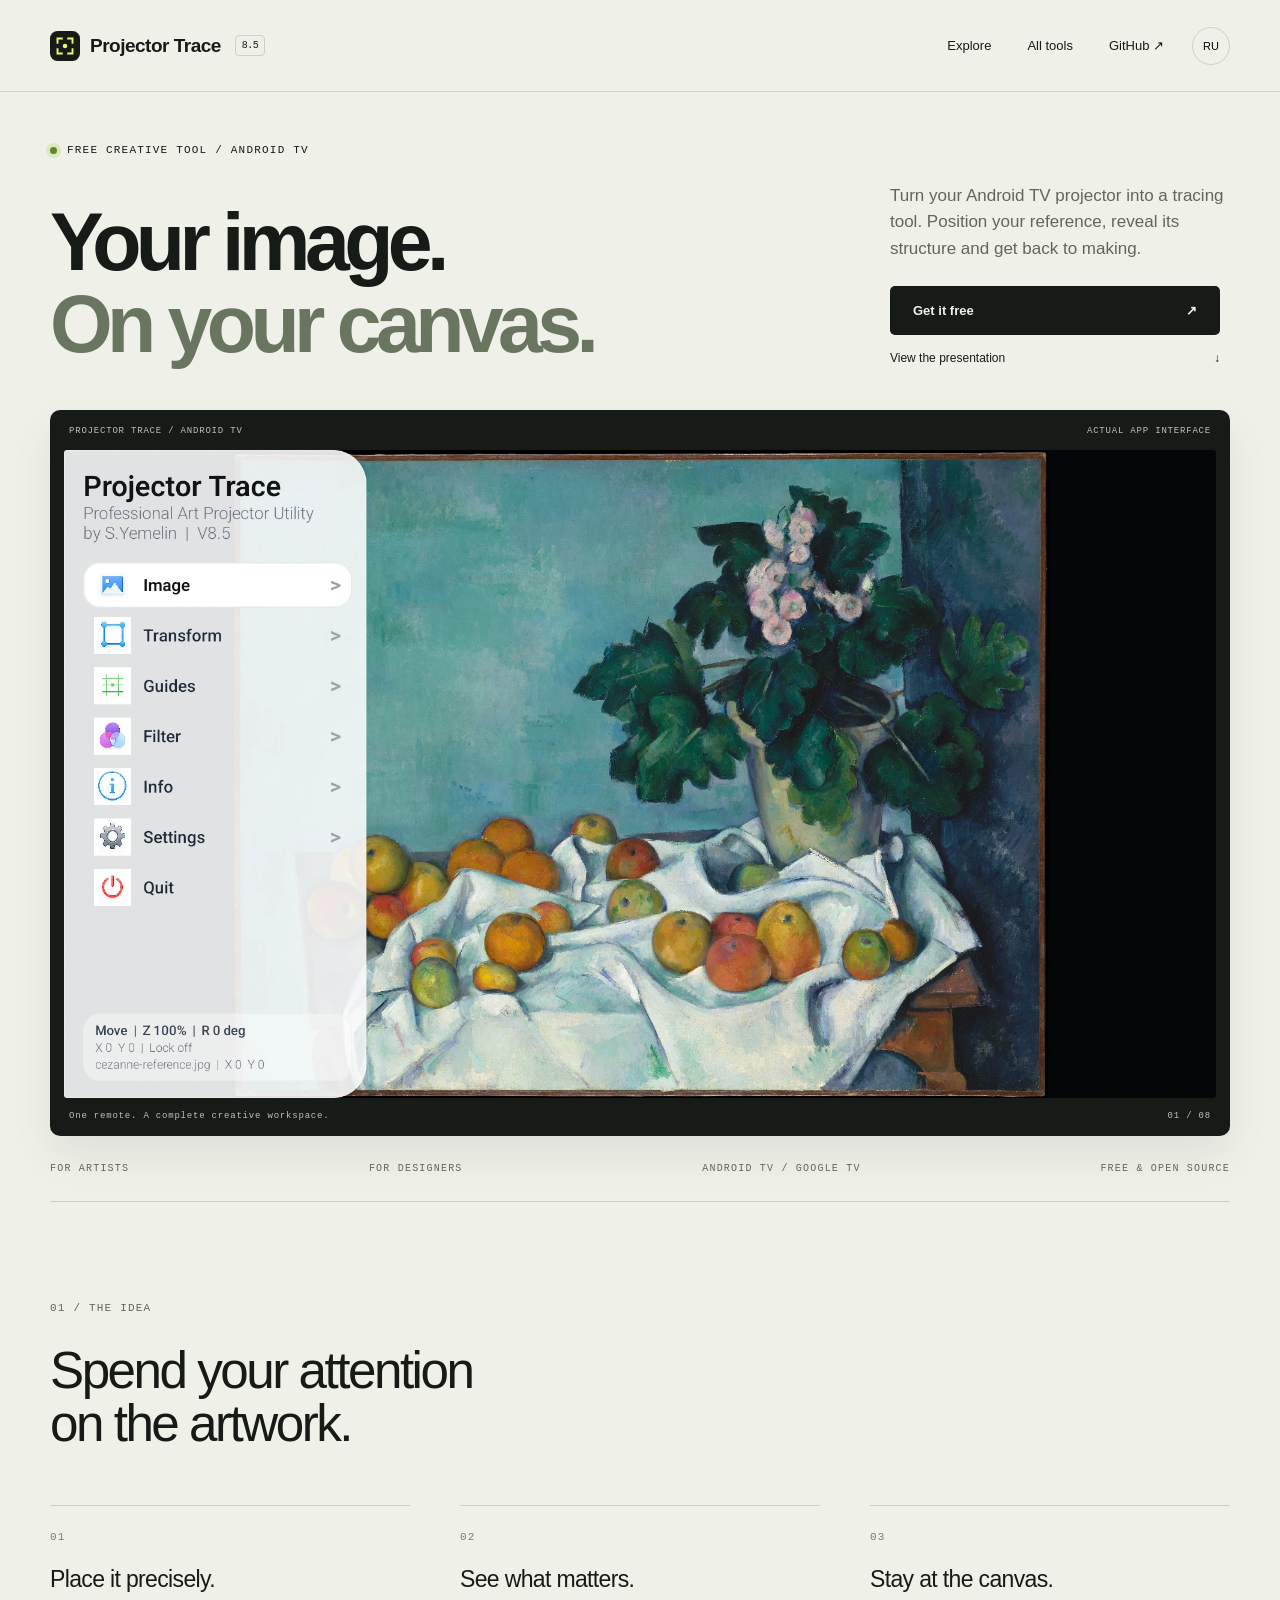
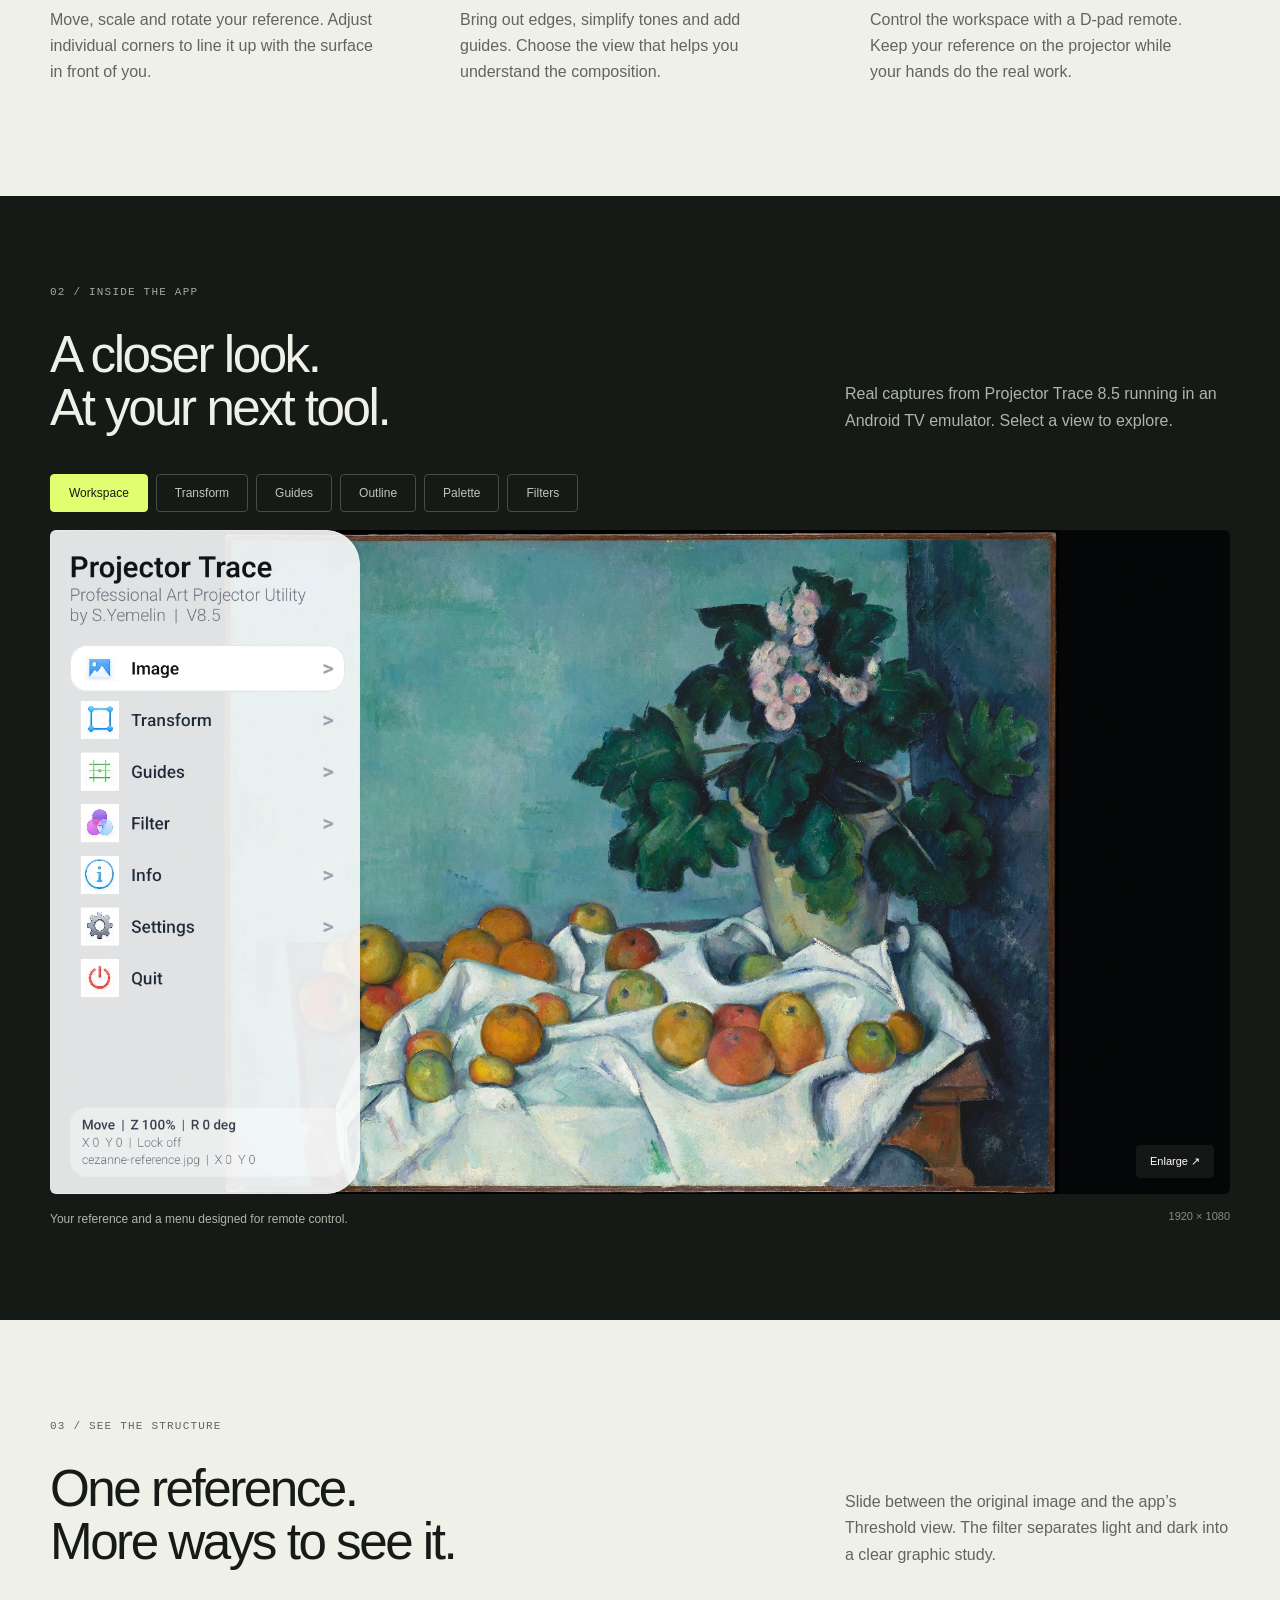
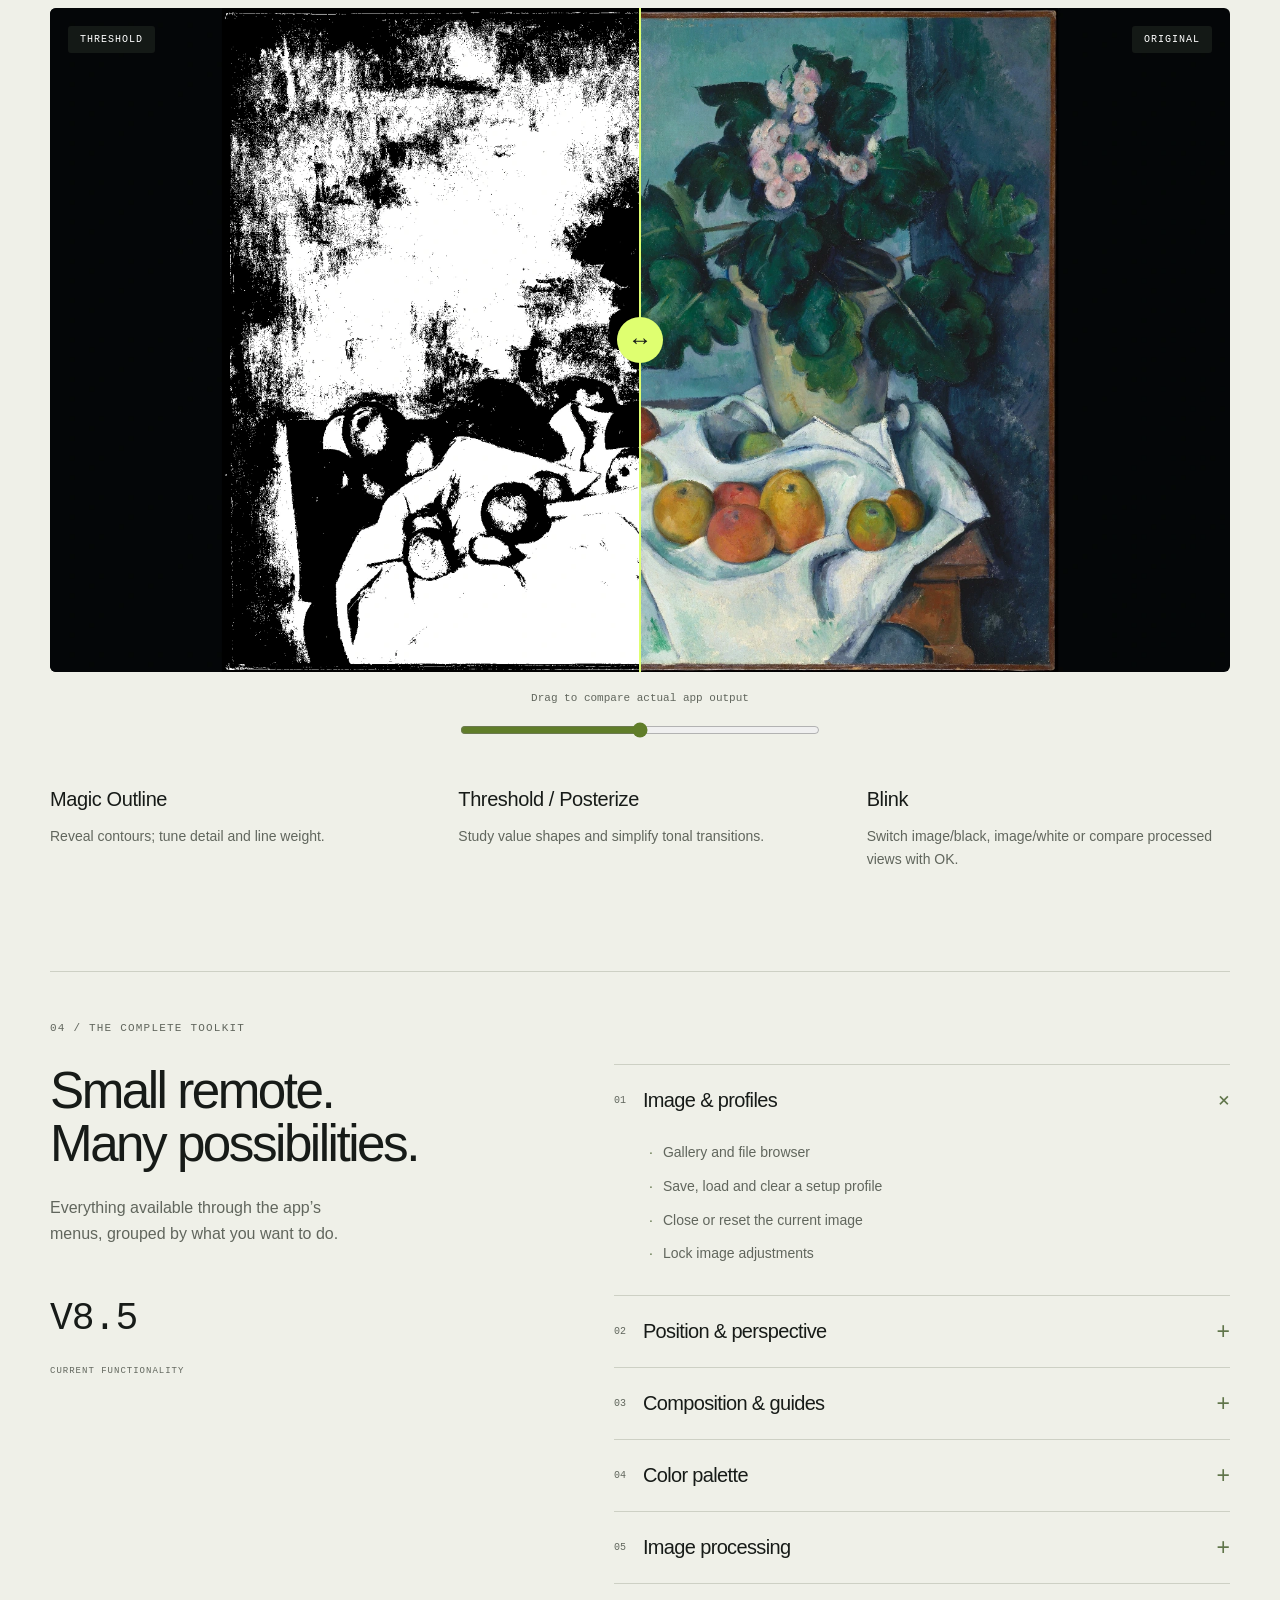
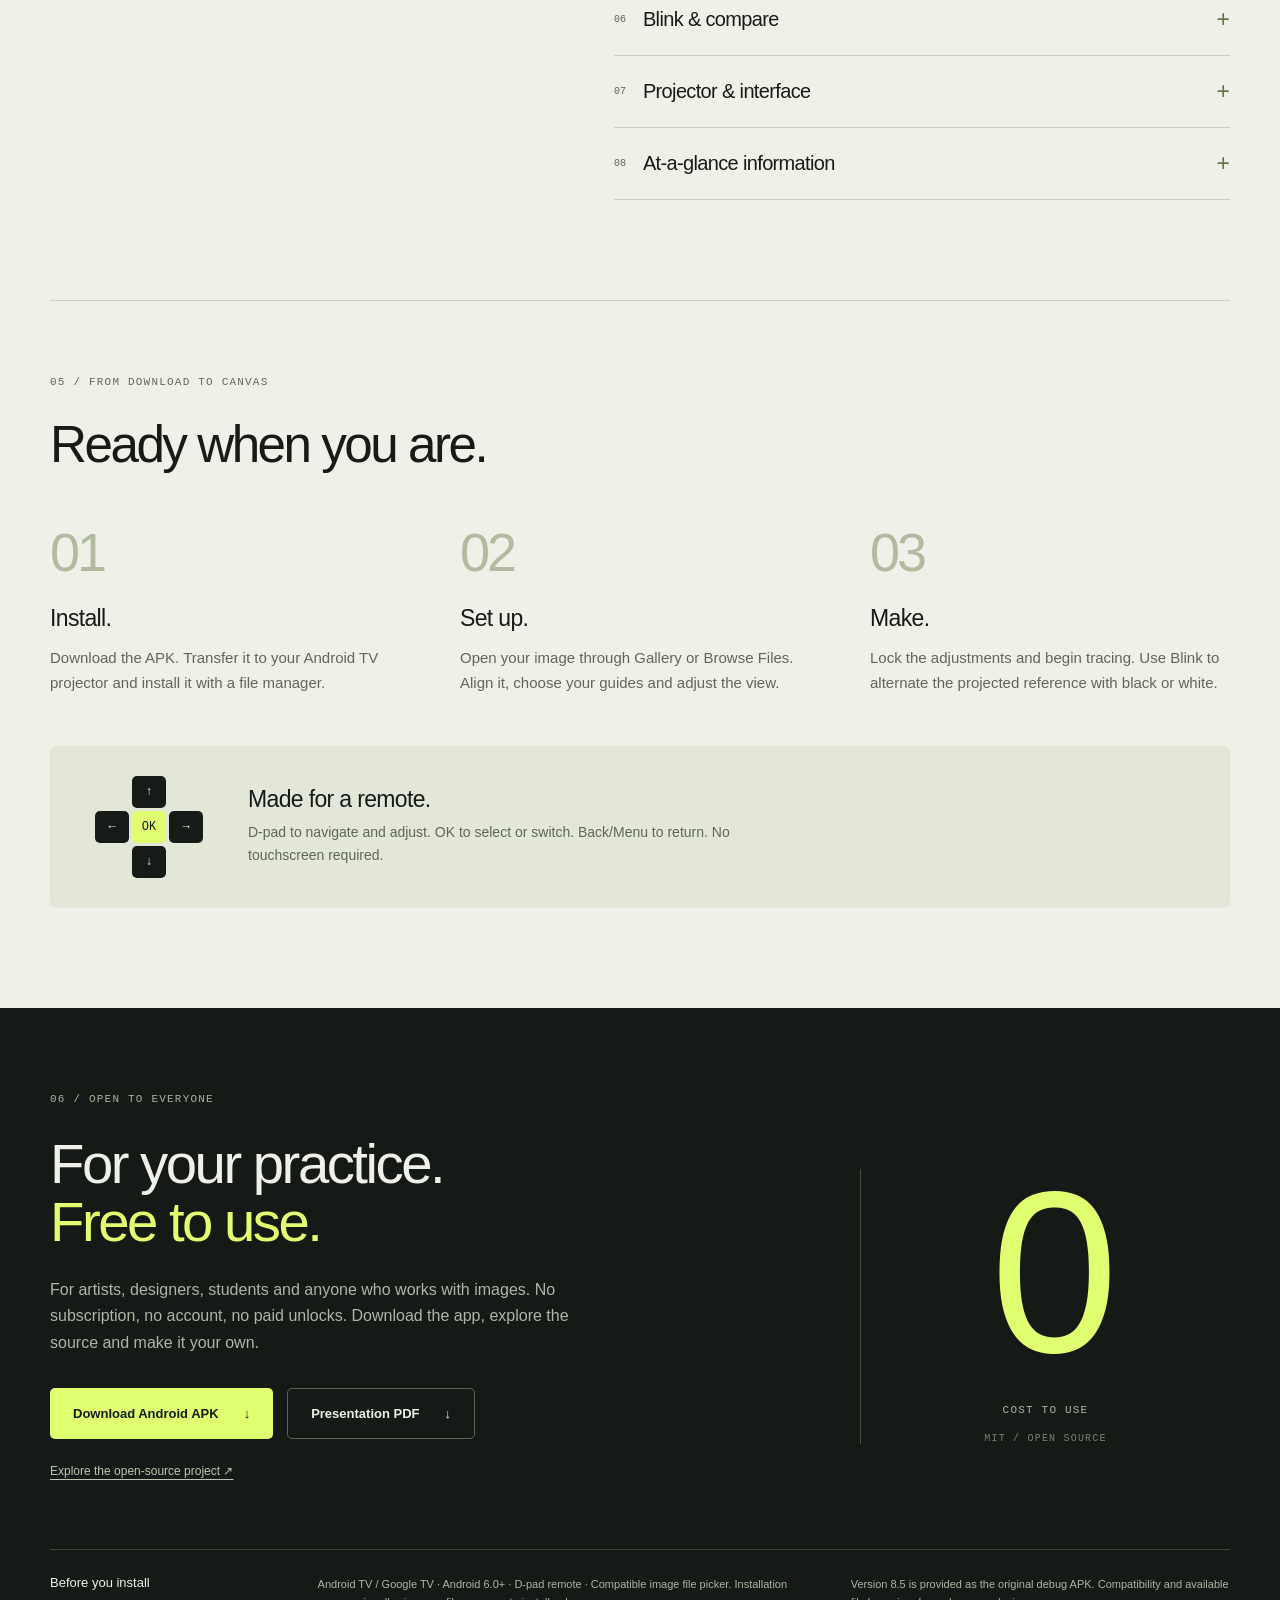
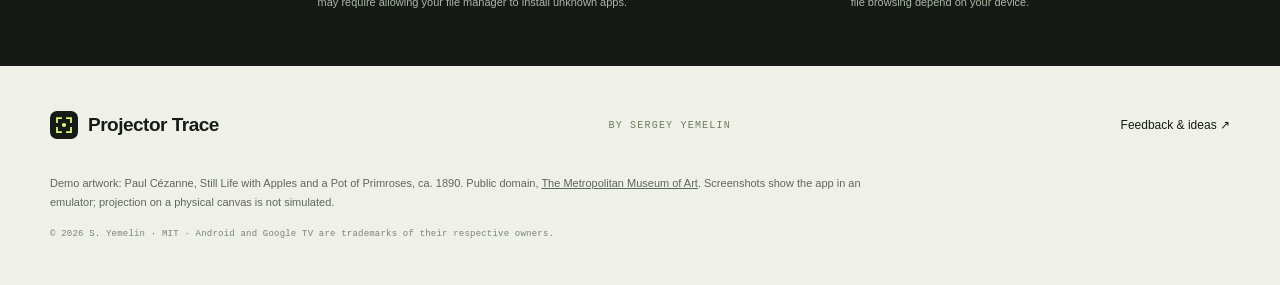
==== site/index.html @ f3d41a53 "Add bilingual visual website and 12-page presentation with real app screenshots" ====
<!doctype html><html lang="en"><head><meta charset="utf-8"><meta name="viewport" content="width=device-width,initial-scale=1"><title>Projector Trace — Your image. On your canvas.</title><meta name="description" content="A free, open-source Android TV projector app for artists and designers. Align images, reveal outlines and trace onto your canvas using a remote."><meta property="og:title" content="Projector Trace — Your image. On your canvas."><meta property="og:description" content="Free creative tools for your Android TV projector. Made for artists and designers."><meta property="og:image" content="https://yemelinart.github.io/ProjectorTrace/assets/social-cover.png"><meta property="og:type" content="website"><meta name="theme-color" content="#eff0e8"><link rel="icon" href="assets/mark.svg" type="image/svg+xml"><link rel="stylesheet" href="style.css"></head><body>
<a class="skip" href="#main">Skip to content</a>
<header class="nav"><a class="brand" href="#"><img src="assets/mark.svg" width="30" height="30" alt="">Projector Trace<span class="version">8.5</span></a><nav><a href="#workspace"><span lang="en">Explore</span><span lang="ru">Обзор</span></a><a href="#toolkit"><span lang="en">All tools</span><span lang="ru">Все функции</span></a><a href="https://github.com/yemelinart/ProjectorTrace">GitHub ↗</a></nav><button id="language" aria-label="Switch to Russian">RU</button></header>
<main id="main"><section class="hero wrap"><div class="eyebrow"><span class="dot"></span><span lang="en">FREE CREATIVE TOOL / ANDROID TV</span><span lang="ru">БЕСПЛАТНЫЙ ИНСТРУМЕНТ / ANDROID TV</span></div><div class="hero-copy"><h1><span lang="en">Your image.<br><em>On your canvas.</em></span><span lang="ru">Ваш референс.<br><em>На вашем холсте.</em></span></h1><div class="hero-side"><p><span lang="en">Turn your Android TV projector into a tracing tool. Position your reference, reveal its structure and get back to making.</span><span lang="ru">Превратите Android TV проектор в инструмент для переноса рисунка. Настройте референс, выделите его структуру и приступайте к работе.</span></p><a class="button primary" href="#download"><span lang="en">Get it free</span><span lang="ru">Скачать бесплатно</span> <span>↗</span></a><a class="text-link" href="Projector-Trace-Presentation.pdf"><span lang="en">View the presentation</span><span lang="ru">Смотреть презентацию</span> <span>↓</span></a></div></div><div class="hero-stage"><div class="stage-label"><span>PROJECTOR TRACE / ANDROID TV</span><span><span lang="en">ACTUAL APP INTERFACE</span><span lang="ru">НАСТОЯЩИЙ ИНТЕРФЕЙС</span></span></div><img class="hero-screen" src="assets/interface.webp" width="1920" height="1080" alt="Projector Trace interface showing a Cézanne reference painting and its remote-controlled menu"><div class="stage-foot"><span><span lang="en">One remote. A complete creative workspace.</span><span lang="ru">Один пульт. Все инструменты под рукой.</span></span><span>01 / 08</span></div></div><div class="strap"><span><span lang="en">FOR ARTISTS</span><span lang="ru">ДЛЯ ХУДОЖНИКОВ</span></span><span><span lang="en">FOR DESIGNERS</span><span lang="ru">ДЛЯ ДИЗАЙНЕРОВ</span></span><span>ANDROID TV / GOOGLE TV</span><span><span lang="en">FREE & OPEN SOURCE</span><span lang="ru">БЕСПЛАТНО И С ОТКРЫТЫМ КОДОМ</span></span></div></section>
<section class="manifesto wrap"><div class="section-label">01 / <span lang="en">THE IDEA</span><span lang="ru">ИДЕЯ</span></div><h2><span lang="en">Spend your attention<br>on the artwork.</span><span lang="ru">Больше внимания<br>вашей работе.</span></h2><div class="value-grid"><article><span class="small-index">01</span><h3><span lang="en">Place it precisely.</span><span lang="ru">Точное положение.</span></h3><p><span lang="en">Move, scale and rotate your reference. Adjust individual corners to line it up with the surface in front of you.</span><span lang="ru">Перемещайте, масштабируйте и поворачивайте референс. Настраивайте каждый угол, совмещая изображение с рабочей поверхностью.</span></p></article><article><span class="small-index">02</span><h3><span lang="en">See what matters.</span><span lang="ru">Видеть главное.</span></h3><p><span lang="en">Bring out edges, simplify tones and add guides. Choose the view that helps you understand the composition.</span><span lang="ru">Выделяйте контуры, упрощайте тона, добавляйте направляющие. Выбирайте вид, который помогает разобрать композицию.</span></p></article><article><span class="small-index">03</span><h3><span lang="en">Stay at the canvas.</span><span lang="ru">Оставайтесь у холста.</span></h3><p><span lang="en">Control the workspace with a D-pad remote. Keep your reference on the projector while your hands do the real work.</span><span lang="ru">Управляйте приложением обычным пультом. Референс остаётся на проекторе, а ваши руки создают работу.</span></p></article></div></section>
<section id="workspace" class="dark-section"><div class="wrap"><div class="section-label">02 / <span lang="en">INSIDE THE APP</span><span lang="ru">ВНУТРИ ПРИЛОЖЕНИЯ</span></div><div class="section-heading"><h2><span lang="en">A closer look.<br>At your next tool.</span><span lang="ru">Ваш новый инструмент.<br>Крупным планом.</span></h2><p><span lang="en">Real captures from Projector Trace 8.5 running in an Android TV emulator. Select a view to explore.</span><span lang="ru">Настоящие экраны Projector Trace 8.5 в Android TV эмуляторе. Выберите режим для просмотра.</span></p></div><div class="screen-tabs" role="group" aria-label="Application screenshots"><button data-screen="interface" class="active"><span lang="en">Workspace</span><span lang="ru">Интерфейс</span></button><button data-screen="transform-menu"><span lang="en">Transform</span><span lang="ru">Трансформация</span></button><button data-screen="guides"><span lang="en">Guides</span><span lang="ru">Направляющие</span></button><button data-screen="outline"><span lang="en">Outline</span><span lang="ru">Контуры</span></button><button data-screen="palette"><span lang="en">Palette</span><span lang="ru">Палитра</span></button><button data-screen="filter-menu"><span lang="en">Filters</span><span lang="ru">Фильтры</span></button></div><button class="screen-expand" aria-label="Enlarge application screenshot"><img id="workspace-screen" src="assets/interface.webp" width="1920" height="1080" loading="lazy" alt="Projector Trace main interface"><span class="expand-label"><span lang="en">Enlarge</span><span lang="ru">Увеличить</span> ↗</span></button><div class="screen-caption"><p id="screen-description"><span lang="en">Your reference and a menu designed for remote control.</span><span lang="ru">Референс и меню для управления пультом.</span></p><span>1920 × 1080</span></div></div></section>
<section class="compare-section wrap"><div class="section-label">03 / <span lang="en">SEE THE STRUCTURE</span><span lang="ru">УВИДЕТЬ СТРУКТУРУ</span></div><div class="section-heading"><h2><span lang="en">One reference.<br>More ways to see it.</span><span lang="ru">Один референс.<br>Больше способов увидеть.</span></h2><p><span lang="en">Slide between the original image and the app’s Threshold view. The filter separates light and dark into a clear graphic study.</span><span lang="ru">Сравните оригинал и режим Threshold. Фильтр разделяет светлое и тёмное, превращая референс в графическую основу.</span></p></div><div class="comparison" id="comparison"><img src="assets/original.webp" width="1920" height="1080" loading="lazy" alt="Original reference in Projector Trace"><div class="comparison-overlay"><img src="assets/threshold.webp" width="1920" height="1080" loading="lazy" alt="The same reference with the app's threshold filter"></div><div class="comparison-line"><span>↔</span></div><div class="compare-label left">THRESHOLD</div><div class="compare-label right"><span lang="en">ORIGINAL</span><span lang="ru">ОРИГИНАЛ</span></div></div><label class="slider-label" for="compare-range"><span lang="en">Drag to compare actual app output</span><span lang="ru">Передвиньте ползунок, чтобы сравнить результат в приложении</span></label><input id="compare-range" type="range" min="0" max="100" value="50" aria-label="Compare threshold and original image"><div class="compare-notes"><p><strong>Magic Outline</strong><br><span lang="en">Reveal contours; tune detail and line weight.</span><span lang="ru">Выделяйте контуры, регулируйте детализацию и толщину.</span></p><p><strong>Threshold / Posterize</strong><br><span lang="en">Study value shapes and simplify tonal transitions.</span><span lang="ru">Изучайте тональные пятна и упрощайте переходы.</span></p><p><strong>Blink</strong><br><span lang="en">Switch image/black, image/white or compare processed views with OK.</span><span lang="ru">Переключайте изображение/чёрный, изображение/белый или варианты обработки кнопкой OK.</span></p></div></section>
<section id="toolkit" class="toolkit wrap"><div class="section-label">04 / <span lang="en">THE COMPLETE TOOLKIT</span><span lang="ru">ПОЛНЫЙ НАБОР ИНСТРУМЕНТОВ</span></div><div class="toolkit-layout"><div class="toolkit-intro"><h2><span lang="en">Small remote.<br>Many possibilities.</span><span lang="ru">Небольшой пульт.<br>Много возможностей.</span></h2><p><span lang="en">Everything available through the app’s menus, grouped by what you want to do.</span><span lang="ru">Все функции, доступные через меню приложения, сгруппированы по задачам.</span></p><div class="edition">V8.5<br><span><span lang="en">CURRENT FUNCTIONALITY</span><span lang="ru">ВОЗМОЖНОСТИ ТЕКУЩЕЙ ВЕРСИИ</span></span></div></div><div class="feature-list"><details class="feature-group" open><summary><span class="num">01</span><h3><span lang="en">Image & profiles</span><span lang="ru">Изображения и профили</span></h3><span class="plus" aria-hidden="true">+</span></summary><ul><li><span lang="en">Gallery and file browser</span><span lang="ru">Галерея и файловый браузер</span></li><li><span lang="en">Save, load and clear a setup profile</span><span lang="ru">Сохранение, загрузка и удаление профиля</span></li><li><span lang="en">Close or reset the current image</span><span lang="ru">Закрытие и сброс изображения</span></li><li><span lang="en">Lock image adjustments</span><span lang="ru">Блокировка настроек изображения</span></li></ul></details><details class="feature-group" ><summary><span class="num">02</span><h3><span lang="en">Position & perspective</span><span lang="ru">Положение и перспектива</span></h3><span class="plus" aria-hidden="true">+</span></summary><ul><li><span lang="en">Move and zoom</span><span lang="ru">Перемещение и масштаб</span></li><li><span lang="en">Rotate with adjustable rotation step</span><span lang="ru">Поворот с настраиваемым шагом</span></li><li><span lang="en">Fit image to the projection area</span><span lang="ru">Вписывание изображения в область проекции</span></li><li><span lang="en">Distort: adjust individual image corners</span><span lang="ru">Перспектива: отдельная настройка углов</span></li><li><span lang="en">Flip horizontally or vertically</span><span lang="ru">Отражение по горизонтали и вертикали</span></li><li><span lang="en">Reset transformations</span><span lang="ru">Сброс трансформаций</span></li></ul></details><details class="feature-group" ><summary><span class="num">03</span><h3><span lang="en">Composition & guides</span><span lang="ru">Композиция и направляющие</span></h3><span class="plus" aria-hidden="true">+</span></summary><ul><li><span lang="en">Grid with adjustable size and color</span><span lang="ru">Сетка с настройкой размера и цвета</span></li><li><span lang="en">Rulers and center cross</span><span lang="ru">Линейки и перекрестие центра</span></li><li><span lang="en">Canvas frame: presets, custom ratio and color</span><span lang="ru">Рамка холста: форматы, пропорции и цвет</span></li><li><span lang="en">Crop with individually adjustable edges</span><span lang="ru">Обрезка с настройкой каждой стороны</span></li><li><span lang="en">Guide shapes with color and rotation</span><span lang="ru">Фигуры с настройкой цвета и поворота</span></li><li><span lang="en">Corner guides: position and color</span><span lang="ru">Угловые направляющие: положение и цвет</span></li><li><span lang="en">Reset guides or crop independently</span><span lang="ru">Отдельный сброс направляющих и обрезки</span></li></ul></details><details class="feature-group" ><summary><span class="num">04</span><h3><span lang="en">Color palette</span><span lang="ru">Цветовая палитра</span></h3><span class="plus" aria-hidden="true">+</span></summary><ul><li><span lang="en">Extract a palette from the reference</span><span lang="ru">Палитра по цветам референса</span></li><li><span lang="en">Adjust color count and palette mode</span><span lang="ru">Настройка числа цветов и режима</span></li><li><span lang="en">Move and resize the palette</span><span lang="ru">Перемещение и масштаб палитры</span></li><li><span lang="en">Show or hide the palette</span><span lang="ru">Включение и скрытие палитры</span></li></ul></details><details class="feature-group" ><summary><span class="num">05</span><h3><span lang="en">Image processing</span><span lang="ru">Обработка изображения</span></h3><span class="plus" aria-hidden="true">+</span></summary><ul><li><span lang="en">Paint with adjustable detail</span><span lang="ru">Paint: упрощение с настройкой деталей</span></li><li><span lang="en">Magic Outline: detail and line weight</span><span lang="ru">Magic Outline: детализация и толщина линий</span></li><li><span lang="en">Threshold with adjustable level</span><span lang="ru">Threshold: порог чёрного и белого</span></li><li><span lang="en">Channel Mixer</span><span lang="ru">Микшер цветовых каналов</span></li><li><span lang="en">Posterize with adjustable level</span><span lang="ru">Постеризация с настройкой уровня</span></li><li><span lang="en">Opacity and blending mode</span><span lang="ru">Прозрачность и режим наложения</span></li><li><span lang="en">Brightness and contrast</span><span lang="ru">Яркость и контраст</span></li><li><span lang="en">Edge / Outline: strength, thickness, detail, smoothing</span><span lang="ru">Edge / Outline: сила, толщина, детали, сглаживание</span></li><li><span lang="en">Sharpness and noise reduction</span><span lang="ru">Резкость и подавление шума</span></li><li><span lang="en">Lines with adjustable strength</span><span lang="ru">Линии с настройкой интенсивности</span></li><li><span lang="en">Invert and adjustable blur</span><span lang="ru">Инверсия и настраиваемое размытие</span></li><li><span lang="en">Reset all filters</span><span lang="ru">Сброс всех фильтров</span></li></ul></details><details class="feature-group" ><summary><span class="num">06</span><h3><span lang="en">Blink & compare</span><span lang="ru">Blink и сравнение</span></h3><span class="plus" aria-hidden="true">+</span></summary><ul><li><span lang="en">Image / Black</span><span lang="ru">Изображение / чёрный экран</span></li><li><span lang="en">Image / White</span><span lang="ru">Изображение / белый экран</span></li><li><span lang="en">Compare filtered, original, outline and black-and-white views</span><span lang="ru">Сравнение обработки, оригинала, контуров и чёрно-белого вида</span></li><li><span lang="en">Switch with OK when menus and tools are closed</span><span lang="ru">Переключение кнопкой OK при закрытых меню и инструментах</span></li></ul></details><details class="feature-group" ><summary><span class="num">07</span><h3><span lang="en">Projector & interface</span><span lang="ru">Проектор и интерфейс</span></h3><span class="plus" aria-hidden="true">+</span></summary><ul><li><span lang="en">Projector orientation modes</span><span lang="ru">Режимы ориентации проектора</span></li><li><span lang="en">Menu size and screen position</span><span lang="ru">Размер и положение меню</span></li><li><span lang="en">Menu auto-hide or always visible</span><span lang="ru">Автоскрытие или постоянное отображение меню</span></li><li><span lang="en">Keep screen awake</span><span lang="ru">Поддержание активного экрана</span></li><li><span lang="en">D-pad, OK and Back/Menu control</span><span lang="ru">Управление D-pad, OK и Back/Menu</span></li></ul></details><details class="feature-group" ><summary><span class="num">08</span><h3><span lang="en">At-a-glance information</span><span lang="ru">Информация о работе</span></h3><span class="plus" aria-hidden="true">+</span></summary><ul><li><span lang="en">File name and image dimensions</span><span lang="ru">Имя файла и размер изображения</span></li><li><span lang="en">Current scale and active filters</span><span lang="ru">Масштаб и активные фильтры</span></li><li><span lang="en">Current mode and lock status</span><span lang="ru">Текущий режим и статус блокировки</span></li><li><span lang="en">App version and author information</span><span lang="ru">Версия приложения и информация об авторе</span></li></ul></details></div></div></section>
<section class="workflow wrap"><div class="section-label">05 / <span lang="en">FROM DOWNLOAD TO CANVAS</span><span lang="ru">ОТ УСТАНОВКИ К ХОЛСТУ</span></div><h2><span lang="en">Ready when you are.</span><span lang="ru">Начните с вашего изображения.</span></h2><div class="steps"><article><span>01</span><h3><span lang="en">Install.</span><span lang="ru">Установите.</span></h3><p><span lang="en">Download the APK. Transfer it to your Android TV projector and install it with a file manager.</span><span lang="ru">Скачайте APK, перенесите на Android TV проектор и установите через файловый менеджер.</span></p></article><article><span>02</span><h3><span lang="en">Set up.</span><span lang="ru">Настройте.</span></h3><p><span lang="en">Open your image through Gallery or Browse Files. Align it, choose your guides and adjust the view.</span><span lang="ru">Откройте изображение через Gallery или Browse Files. Совместите его с холстом, выберите направляющие и обработку.</span></p></article><article><span>03</span><h3><span lang="en">Make.</span><span lang="ru">Создавайте.</span></h3><p><span lang="en">Lock the adjustments and begin tracing. Use Blink to alternate the projected reference with black or white.</span><span lang="ru">Заблокируйте настройки и переносите рисунок. Через Blink чередуйте референс с чёрным или белым экраном.</span></p></article></div><div class="remote-strip"><div class="dpad" aria-hidden="true"><i>↑</i><i>←</i><i>OK</i><i>→</i><i>↓</i></div><div><h3><span lang="en">Made for a remote.</span><span lang="ru">Создано для пульта.</span></h3><p><span lang="en">D-pad to navigate and adjust. OK to select or switch. Back/Menu to return. No touchscreen required.</span><span lang="ru">Стрелки — навигация и настройка. OK — выбор и переключение. Back/Menu — возврат. Сенсорный экран не нужен.</span></p></div></div></section>
<section id="download" class="download-section"><div class="wrap"><div class="section-label">06 / <span lang="en">OPEN TO EVERYONE</span><span lang="ru">ДОСТУПНО КАЖДОМУ</span></div><div class="download-grid"><div><h2><span lang="en">For your practice.<br><em>Free to use.</em></span><span lang="ru">Для вашего творчества.<br><em>Бесплатно.</em></span></h2><p><span lang="en">For artists, designers, students and anyone who works with images. No subscription, no account, no paid unlocks. Download the app, explore the source and make it your own.</span><span lang="ru">Для художников, дизайнеров, студентов и всех, кто работает с изображениями. Без подписки, аккаунта и платной разблокировки. Скачивайте приложение, изучайте код и адаптируйте под себя.</span></p><div class="download-actions"><a class="button lime" href="https://github.com/yemelinart/ProjectorTrace/releases/download/v8.5/ProjectorTrace-V8.5.apk"><span lang="en">Download Android APK</span><span lang="ru">Скачать Android APK</span> <span>↓</span></a><a class="button outline" href="Projector-Trace-Presentation.pdf"><span lang="en">Presentation PDF</span><span lang="ru">Презентация PDF</span> <span>↓</span></a></div><a class="source-link" href="https://github.com/yemelinart/ProjectorTrace"><span lang="en">Explore the open-source project</span><span lang="ru">Открыть исходный код</span> ↗</a></div><div class="zero"><span>0</span><p><span lang="en">COST TO USE</span><span lang="ru">СТОИМОСТЬ ИСПОЛЬЗОВАНИЯ</span></p><div>MIT / OPEN SOURCE</div></div></div><div class="install-note"><strong><span lang="en">Before you install</span><span lang="ru">Перед установкой</span></strong><p><span lang="en">Android TV / Google TV · Android 6.0+ · D-pad remote · Compatible image file picker. Installation may require allowing your file manager to install unknown apps.</span><span lang="ru">Android TV / Google TV · Android 6.0+ · D-pad пульт · Совместимый файловый браузер. Для установки может потребоваться разрешение на установку неизвестных приложений.</span></p><p><span lang="en">Version 8.5 is provided as the original debug APK. Compatibility and available file browsing depend on your device.</span><span lang="ru">Версия 8.5 доступна как оригинальный debug APK. Совместимость и возможности выбора файлов зависят от устройства.</span></p></div></div></section>
</main><footer class="wrap"><div class="footer-top"><a class="brand" href="#"><img src="assets/mark.svg" width="28" height="28" alt="">Projector Trace</a><span>BY SERGEY YEMELIN</span><a href="https://github.com/yemelinart/ProjectorTrace/issues"><span lang="en">Feedback & ideas</span><span lang="ru">Отзывы и идеи</span> ↗</a></div><p><span lang="en">Demo artwork: Paul Cézanne, Still Life with Apples and a Pot of Primroses, ca. 1890. Public domain,</span><span lang="ru">Картина в демонстрации: Поль Сезанн, «Натюрморт с яблоками и горшком примул», около 1890. Общественное достояние,</span> <a href="https://www.metmuseum.org/art/collection/search/435882">The Metropolitan Museum of Art</a>. <span lang="en">Screenshots show the app in an emulator; projection on a physical canvas is not simulated.</span><span lang="ru">Скриншоты сняты в эмуляторе; проекция на физический холст не имитируется.</span></p><p class="tiny">© 2026 S. Yemelin · MIT · Android and Google TV are trademarks of their respective owners.</p></footer>
<dialog id="lightbox"><button id="close-lightbox" aria-label="Close enlarged screenshot">×</button><img src="assets/interface.webp" alt="Enlarged Projector Trace screenshot"></dialog><script src="app.js"></script></body></html>
---- site/style.css ----
:root{--paper:#eff0e8;--ink:#171b18;--muted:#61665d;--line:#cdd0c4;--acid:#dfff70;--dark:#151a17}*{box-sizing:border-box}html{scroll-behavior:smooth;scroll-padding-top:95px}body{margin:0;background:var(--paper);color:var(--ink);font-family:Arial,Helvetica,sans-serif;-webkit-font-smoothing:antialiased}html[lang=en] [lang=ru],html[lang=ru] [lang=en]{display:none}a{color:inherit;text-decoration:none}button,input{font:inherit}button,a,input{ -webkit-tap-highlight-color:transparent}button{cursor:pointer}img{display:block;max-width:100%}button:focus-visible,a:focus-visible,summary:focus-visible,input:focus-visible{outline:3px solid #4e7214;outline-offset:5px}.wrap{width:min(1320px,calc(100% - 100px));margin:auto}.nav{height:92px;display:flex;align-items:center;justify-content:space-between;padding:0 50px;border-bottom:1px solid var(--line);gap:28px;background:var(--paper)}.brand{font-size:19px;font-weight:700;display:flex;align-items:center;gap:10px;letter-spacing:-.5px}.version{font:10px monospace;border:1px solid var(--line);padding:4px 6px;border-radius:4px;margin-left:4px}.nav nav{display:flex;gap:36px;margin-left:auto;font-size:13px}.nav nav a:hover,.text-link:hover{text-decoration:underline;text-underline-offset:5px}#language{background:none;border:1px solid var(--line);border-radius:50%;width:38px;height:38px;font-size:11px}.eyebrow,.section-label,.stage-label,.stage-foot,.strap,.small-index,.edition,.zero p,.zero div,.footer-top>span,.tiny{font-family:monospace;font-size:11px;letter-spacing:1.2px}.eyebrow{display:flex;align-items:center;gap:10px;padding:52px 0 27px}.dot{height:7px;width:7px;background:#63852c;border-radius:50%;box-shadow:0 0 0 4px #dce8bf}.hero-copy{display:grid;grid-template-columns:1.65fr 1fr;gap:55px;align-items:end;margin-bottom:45px}h1{font-size:clamp(48px,6.3vw,94px);line-height:1.01;letter-spacing:-5.6px;margin:0;font-weight:600}h1 em,h2 em{font-style:normal;color:#69755f}.hero-side{max-width:340px;justify-self:end}.hero-side p{font-size:17px;line-height:1.55;margin:0 0 24px}.button{display:inline-flex;gap:25px;align-items:center;justify-content:space-between;padding:17px 23px;font-weight:600;font-size:13px;border-radius:5px;transition:transform .2s,background .2s}.button:hover{transform:translateY(-2px)}.primary{background:var(--ink);color:var(--paper);width:100%;max-width:330px}.text-link{display:flex;align-items:center;justify-content:space-between;padding:16px 0 0;font-size:12px;max-width:330px}.hero-stage{background:var(--ink);padding:14px;border-radius:10px;box-shadow:0 20px 40px #171b1812}.stage-label,.stage-foot{color:#bcc3b9;display:flex;justify-content:space-between;align-items:center;padding:2px 5px 14px;font-size:9px;letter-spacing:.8px}.stage-foot{padding:13px 5px 1px}.hero-screen{width:100%;height:auto;border-radius:3px}.strap{display:flex;justify-content:space-between;gap:20px;border-bottom:1px solid var(--line);padding:27px 0;color:var(--muted);font-size:10px}.manifesto{padding:100px 0 110px}.section-label{color:var(--muted);margin-bottom:30px}.manifesto h2,h2{font-size:clamp(36px,4vw,59px);line-height:1.04;letter-spacing:-2.5px;font-weight:500;margin:0}.value-grid{display:grid;grid-template-columns:repeat(3,1fr);gap:50px;margin-top:54px}.value-grid article{border-top:1px solid var(--line);padding-top:20px}.small-index{color:#758366}h3{font-size:23px;font-weight:500;letter-spacing:-.65px;margin:22px 0 14px}p{font-size:16px;line-height:1.65;color:var(--muted);margin:0}.value-grid p{max-width:335px}.dark-section{background:var(--dark);color:var(--paper);padding:90px 0}.dark-section .section-label{color:#a1ac9c}.section-heading{display:grid;grid-template-columns:1.3fr 1fr;gap:70px;align-items:end;margin-bottom:40px}.section-heading p{max-width:385px;justify-self:end}.dark-section p{color:#adb7a8}.screen-tabs{display:flex;gap:8px;flex-wrap:wrap;margin-bottom:18px}.screen-tabs button{padding:11px 18px;border:1px solid #455043;color:#bfc7bb;background:transparent;border-radius:4px;font-size:12px}.screen-tabs button.active{background:var(--acid);color:var(--ink);border-color:var(--acid)}.screen-expand{padding:0;border:0;background:#090c0a;width:100%;position:relative;border-radius:6px;overflow:hidden;display:block}.screen-expand img{width:100%;height:auto}.expand-label{position:absolute;bottom:16px;right:16px;color:white;background:#171b18d9;font-size:11px;padding:10px 14px;border-radius:4px}.screen-caption{display:flex;justify-content:space-between;gap:20px;margin-top:16px;font-size:11px;color:#84917d}.screen-caption p{font-size:12px}.compare-section{padding:100px 0}.comparison{position:relative;width:100%;overflow:hidden;border-radius:6px;background:#080b09;--split:50%}.comparison>img{width:100%;height:auto}.comparison-overlay{position:absolute;inset:0;clip-path:inset(0 calc(100% - var(--split)) 0 0)}.comparison-overlay img{width:100%;height:100%}.comparison-line{position:absolute;top:0;bottom:0;left:var(--split);width:2px;background:var(--acid);transform:translateX(-1px);pointer-events:none}.comparison-line span{position:absolute;left:50%;top:50%;transform:translate(-50%,-50%);background:var(--acid);color:var(--ink);width:46px;height:46px;border-radius:50%;display:grid;place-items:center;font-size:24px}.compare-label{position:absolute;top:18px;padding:8px 12px;font:10px monospace;letter-spacing:1px;background:#171b18e8;color:#fff;border-radius:3px}.compare-label.left{left:18px}.compare-label.right{right:18px}.slider-label{display:block;font:11px monospace;text-align:center;margin-top:20px;color:var(--muted)}#compare-range{display:block;width:min(360px,100%);margin:18px auto 0;accent-color:#607d29;cursor:ew-resize}.compare-notes{display:grid;grid-template-columns:repeat(3,1fr);gap:45px;margin-top:45px}.compare-notes p{font-size:14px}.compare-notes strong{display:inline-block;color:var(--ink);margin-bottom:9px;font-weight:500;font-size:20px;letter-spacing:-.4px}.toolkit{padding:50px 0 100px;border-top:1px solid var(--line)}.toolkit-layout{display:grid;grid-template-columns:1fr 1.3fr;gap:90px}.toolkit-intro p{margin-top:24px;max-width:300px}.edition{margin-top:50px;font-size:38px;letter-spacing:-1px}.edition span{display:inline-block;font-size:9px;letter-spacing:1px;color:var(--muted);margin-top:13px}.feature-group{border-top:1px solid var(--line)}.feature-group:last-child{border-bottom:1px solid var(--line)}summary{display:flex;align-items:center;gap:17px;list-style:none;padding:22px 0;cursor:pointer}summary::-webkit-details-marker{display:none}summary .num{font:10px monospace;color:var(--muted)}summary h3{margin:0;font-size:20px}.plus{margin-left:auto;font-size:23px;font-weight:300;color:#60754a}details[open] .plus{transform:rotate(45deg)}.feature-group ul{list-style:none;margin:0;padding:0 0 24px 35px;columns:1}.feature-group li{font-size:14px;color:var(--muted);line-height:1.55;padding:6px 0 6px 14px;position:relative}.feature-group li:before{content:'·';position:absolute;left:0;color:#60754a}.workflow{padding:75px 0 100px;border-top:1px solid var(--line)}.steps{display:grid;grid-template-columns:repeat(3,1fr);gap:50px;margin:50px 0}.steps article>span{font-size:54px;color:#b2bb9f;letter-spacing:-3px}.steps p{font-size:15px}.remote-strip{background:#e3e7d7;border-radius:7px;padding:30px 45px;display:flex;align-items:center;gap:45px}.remote-strip h3{margin:0 0 8px}.remote-strip p{font-size:14px;max-width:550px}.dpad{display:grid;grid-template-columns:repeat(3,34px);grid-template-rows:repeat(3,32px);flex-shrink:0;gap:3px}.dpad i{font:12px monospace;background:var(--ink);color:var(--paper);border-radius:5px;display:grid;place-items:center}.dpad i:nth-child(1){grid-column:2}.dpad i:nth-child(2){grid-column:1;grid-row:2}.dpad i:nth-child(3){grid-column:2;grid-row:2;background:var(--acid);color:var(--ink)}.dpad i:nth-child(4){grid-column:3;grid-row:2}.dpad i:nth-child(5){grid-column:2;grid-row:3}.download-section{padding:85px 0 55px;background:var(--dark);color:var(--paper)}.download-section .section-label{color:#a6b49b}.download-grid{display:grid;grid-template-columns:2fr 1fr;gap:70px;align-items:center}.download-grid h2{font-size:clamp(40px,4.4vw,65px)}.download-grid h2 em{color:var(--acid)}.download-grid p{margin-top:25px;max-width:550px;color:#acb7a6}.download-actions{display:flex;gap:14px;flex-wrap:wrap;margin:32px 0 22px}.lime{background:var(--acid);color:var(--ink)}.outline{border:1px solid #58674f;color:var(--paper)}.source-link{font-size:12px;color:#b9c6b0;text-decoration:underline;text-underline-offset:4px}.zero{text-align:center;border-left:1px solid #40503c}.zero>span{font-size:230px;line-height:.9;letter-spacing:-18px;color:var(--acid);font-weight:400}.zero p{margin:25px 0 14px;font-size:11px}.zero div{font-size:10px;color:#748469}.install-note{display:grid;grid-template-columns:.6fr 1.3fr 1fr;gap:40px;margin-top:70px;padding-top:25px;border-top:1px solid #374333}.install-note strong{font-size:13px;font-weight:500}.install-note p{font-size:11px;color:#abb6a5;line-height:1.65}footer{padding:45px 0 35px!important}.footer-top{display:flex;align-items:center;justify-content:space-between;gap:20px;margin-bottom:35px}.footer-top>span{color:#6f7b62;font-size:10px}.footer-top>a:last-child{font-size:12px}footer p{font-size:11px;max-width:850px;line-height:1.7}footer p a{text-decoration:underline}.tiny{font-size:9px;margin-top:15px;letter-spacing:.2px;color:#7b8473}dialog{border:1px solid #495644;background:#121713;padding:8px;max-width:94vw;width:1500px;border-radius:8px}dialog::backdrop{background:#050905e8}dialog img{width:100%}#close-lightbox{position:absolute;top:16px;right:16px;width:38px;height:38px;border:1px solid #fff5;background:#151a17e6;color:#fff;font-size:24px;border-radius:50%}.skip{position:absolute;top:-60px;left:20px;background:var(--acid);padding:10px;z-index:100}.skip:focus{top:10px}html[lang=ru] h1{font-size:clamp(43px,5.4vw,79px);letter-spacing:-3px}html[lang=ru] .download-grid h2{font-size:clamp(36px,4vw,57px)}@media(min-width:1500px){.nav{padding:0 calc((100% - 1320px)/2)}}@media(max-width:1000px){.wrap{width:calc(100% - 56px)}.nav{padding:0 28px}.hero-copy{gap:30px;grid-template-columns:1.5fr 1fr}h1{letter-spacing:-3px}.hero-side p{font-size:15px}.value-grid,.steps{gap:25px}.toolkit-layout{gap:40px}.section-heading{gap:30px}.strap{font-size:8px;letter-spacing:.5px}.download-grid{gap:25px}.zero>span{font-size:190px}.install-note{gap:25px}.nav nav{gap:20px}}@media(max-width:700px){.wrap{width:calc(100% - 36px)}.nav{height:72px;padding:0 18px;gap:10px}.brand{font-size:16px;gap:7px}.version{display:none}.nav nav{gap:15px;font-size:11px}.nav nav a:first-child,.nav nav a:nth-child(2){display:none}#language{width:33px;height:33px}.eyebrow{padding:35px 0 24px;font-size:9px;letter-spacing:.8px}.hero-copy{grid-template-columns:1fr;gap:26px;margin-bottom:30px}h1{font-size:clamp(40px,10vw,65px);letter-spacing:-2.7px}html[lang=ru] h1{font-size:clamp(35px,9vw,59px);letter-spacing:-2px}.hero-side{max-width:100%;justify-self:start}.hero-side p{font-size:15px;margin-bottom:20px;max-width:440px}.primary{max-width:none}.text-link{max-width:none}.hero-stage{padding:7px;border-radius:6px}.stage-label,.stage-foot{font-size:6px;letter-spacing:.3px;padding:3px 2px 8px}.stage-foot{padding:8px 2px 3px}.strap{display:grid;grid-template-columns:1fr 1fr;gap:12px;padding:20px 0;font-size:8px}.strap>span:nth-child(even){text-align:right}.manifesto{padding:60px 0}.section-label{font-size:9px;margin-bottom:23px}h2{font-size:37px;letter-spacing:-1.7px}.value-grid{grid-template-columns:1fr;gap:26px;margin-top:35px}.value-grid article{padding-top:15px}.value-grid h3{font-size:21px;margin:13px 0 9px}.value-grid p{font-size:14px;max-width:100%}.dark-section{padding:55px 0}.section-heading{grid-template-columns:1fr;gap:20px;margin-bottom:25px}.section-heading p{max-width:100%;justify-self:start;font-size:14px}.screen-tabs{gap:6px}.screen-tabs button{font-size:11px;padding:9px 12px}.expand-label{font-size:8px;bottom:8px;right:8px;padding:6px 9px}.screen-caption{margin-top:12px}.screen-caption p{font-size:10px}.screen-caption>span{display:none}.compare-section{padding:60px 0}.compare-label{font-size:7px;top:8px;padding:5px 7px}.compare-label.left{left:8px}.compare-label.right{right:8px}.comparison-line span{width:30px;height:30px;font-size:19px}.slider-label{font-size:9px;line-height:1.6}.compare-notes{grid-template-columns:1fr;gap:20px;margin-top:28px}.compare-notes p{font-size:13px}.compare-notes strong{font-size:18px;margin-bottom:5px}.toolkit{padding:40px 0 60px}.toolkit-layout{grid-template-columns:1fr;gap:30px}.edition{display:none}.toolkit-intro p{max-width:none;font-size:14px;margin-top:17px}summary h3{font-size:18px}summary{padding:19px 0}.feature-group li{font-size:13px}.workflow{padding:50px 0 60px}.steps{grid-template-columns:1fr;gap:28px;margin:35px 0}.steps article{display:grid;grid-template-columns:50px 1fr;column-gap:18px}.steps article>span{font-size:34px;grid-row:1/3;letter-spacing:-2px}.steps h3{margin:0 0 8px;font-size:21px}.steps p{font-size:14px}.remote-strip{padding:24px 18px;gap:22px;align-items:start}.dpad{transform:scale(.8);transform-origin:top left;width:88px;margin-right:-15px}.remote-strip h3{font-size:19px}.remote-strip p{font-size:12px}.download-section{padding:55px 0 35px}.download-grid{grid-template-columns:1fr}.download-grid h2,html[lang=ru] .download-grid h2{font-size:37px;letter-spacing:-1.8px}.download-grid p{font-size:14px;margin-top:20px}.zero{display:none}.download-actions{gap:10px;margin:25px 0 22px}.download-actions .button{font-size:12px;padding:15px 18px;flex:1;white-space:nowrap}.install-note{grid-template-columns:1fr;gap:12px;margin-top:40px}.install-note p{font-size:11px}.footer-top{flex-wrap:wrap;gap:18px;margin-bottom:25px}.footer-top>span{font-size:8px}.footer-top>a:last-child{width:100%}footer p{font-size:10px}footer .tiny{font-size:8px}dialog{max-width:98vw;padding:4px}}@media(prefers-reduced-motion:reduce){html{scroll-behavior:auto}*{transition:none!important}}
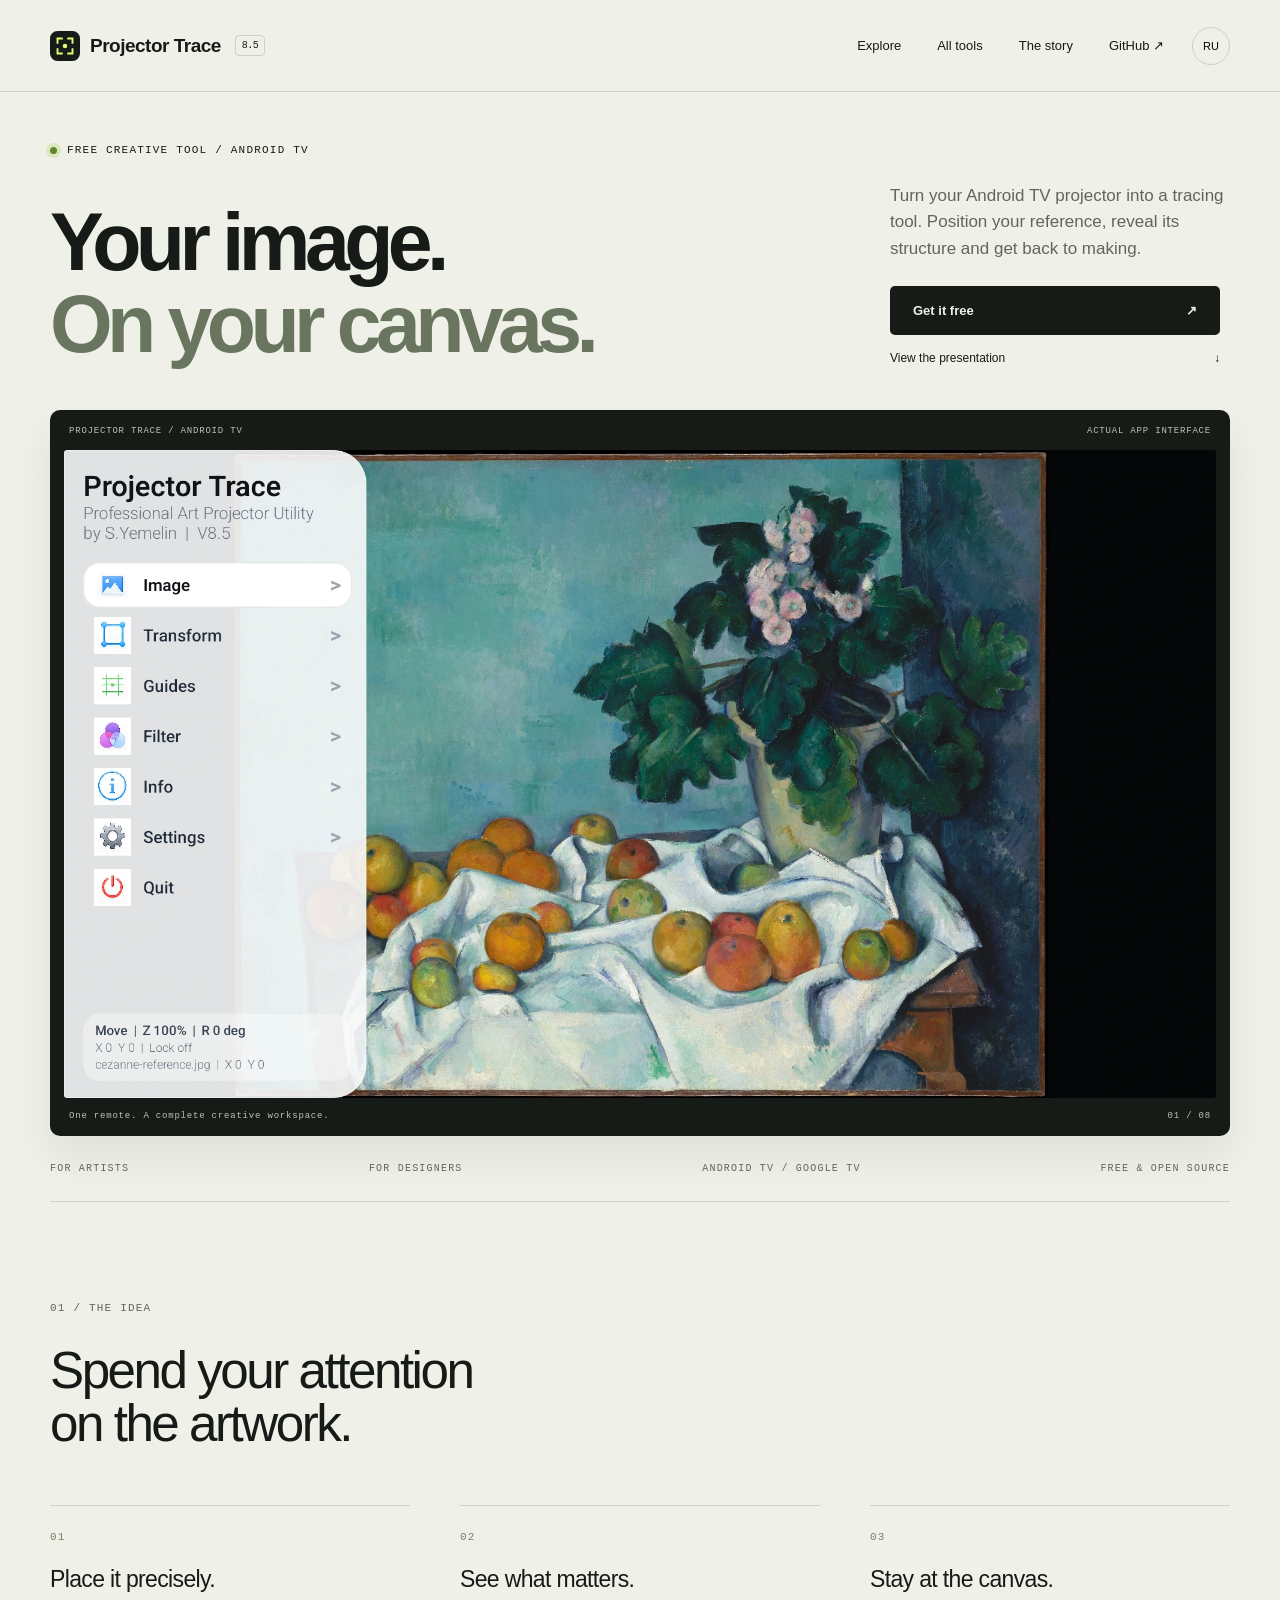
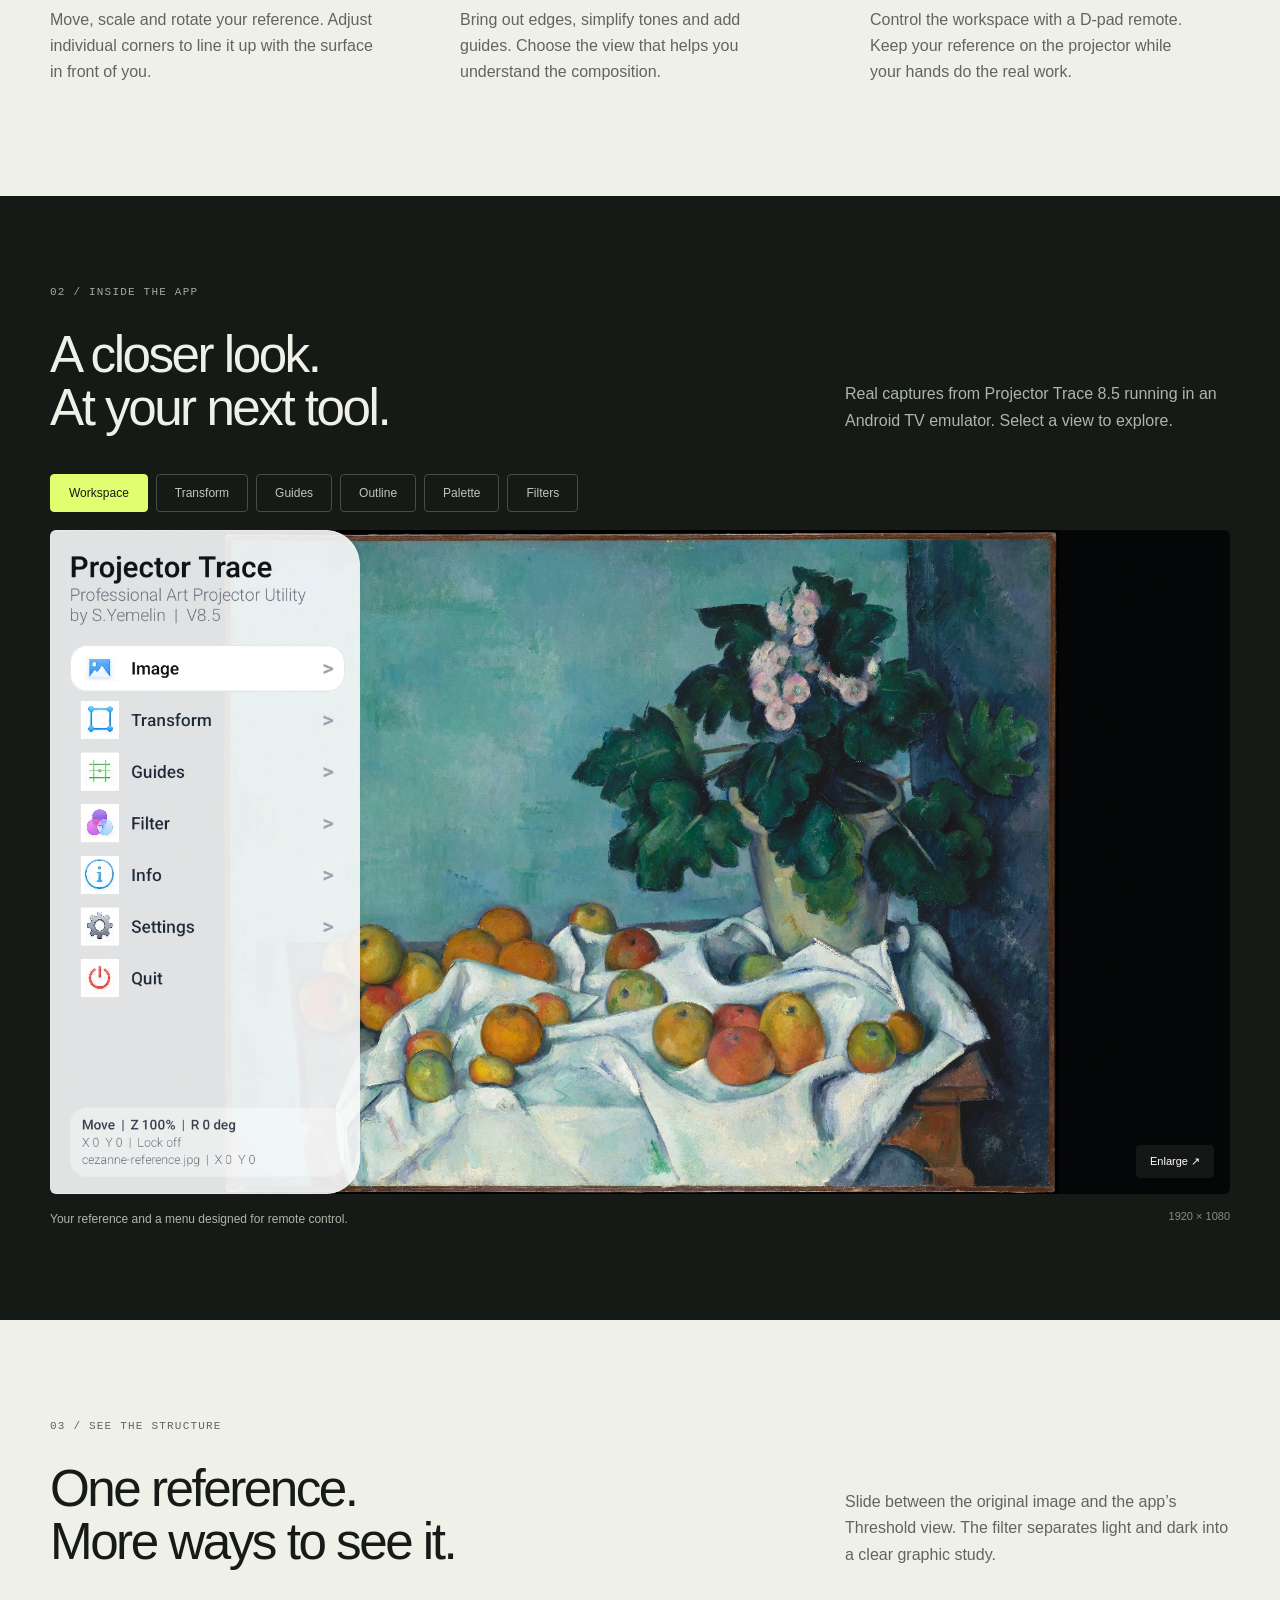
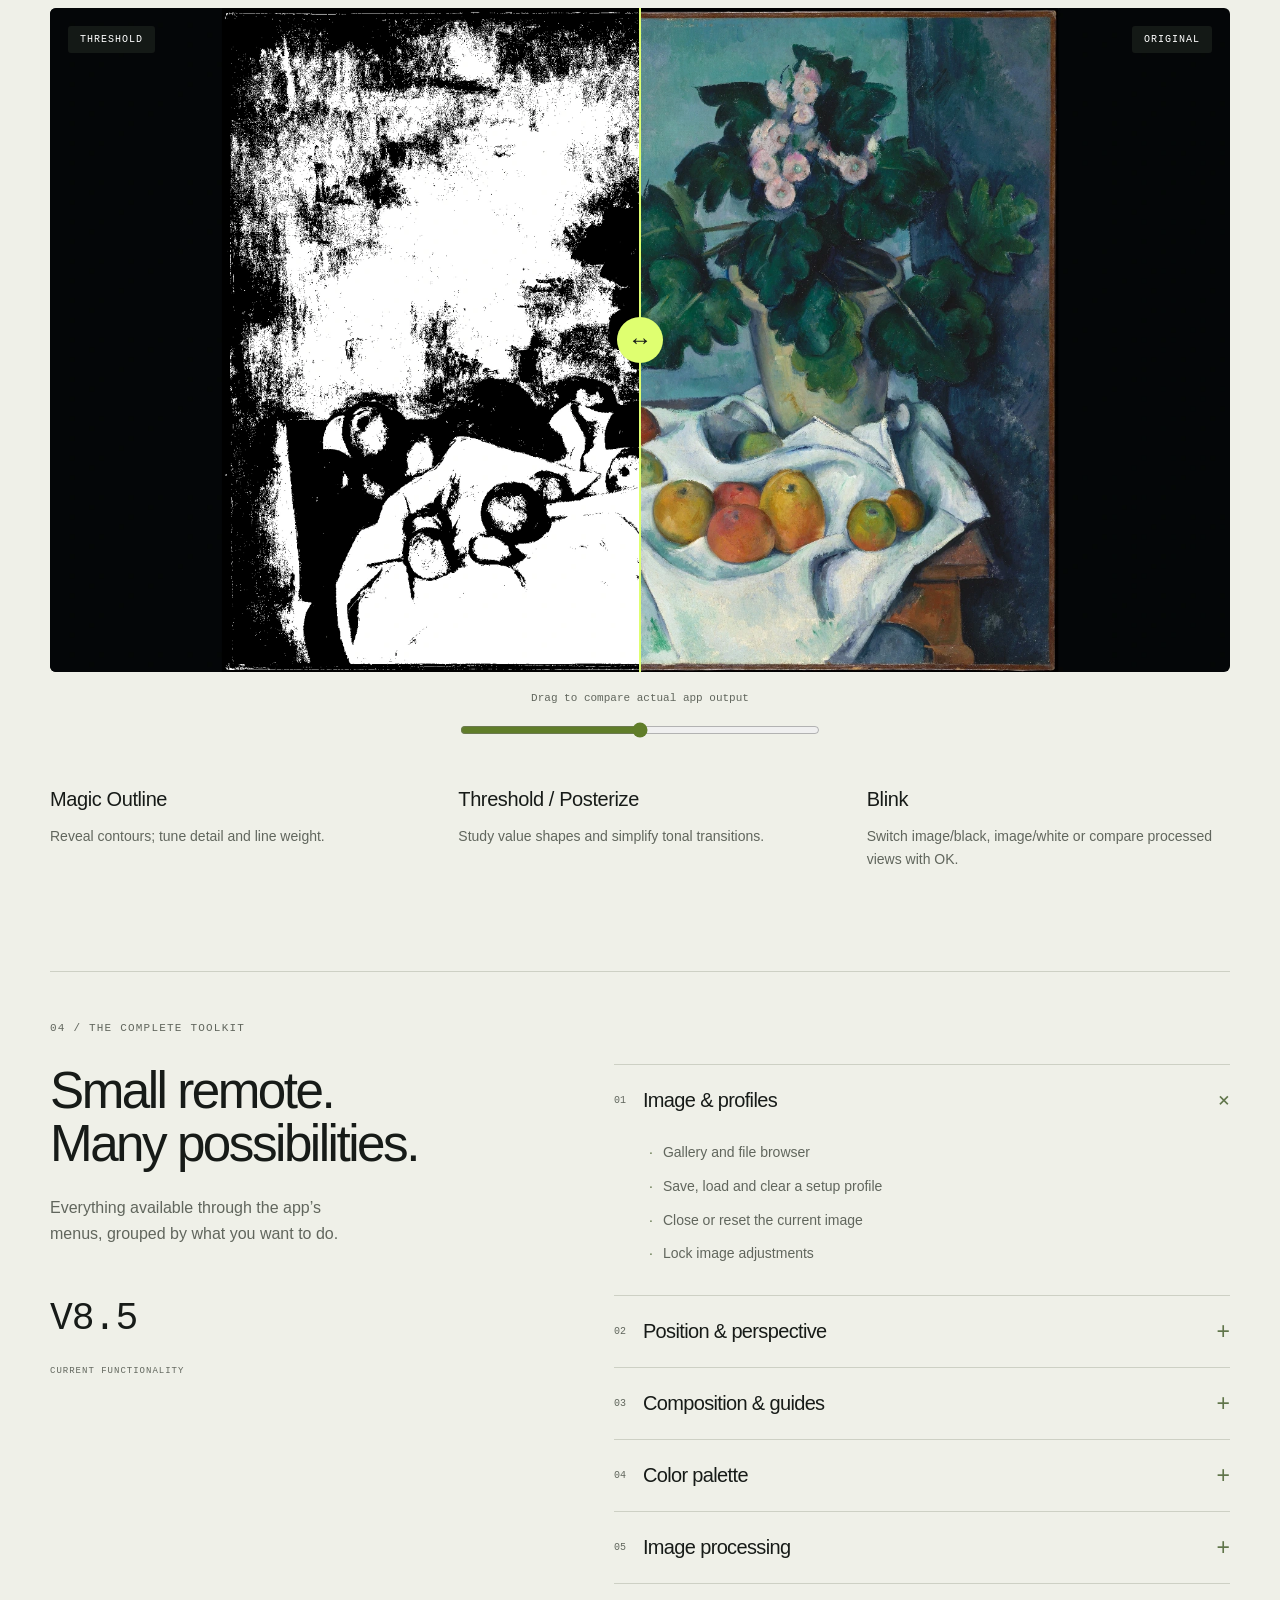
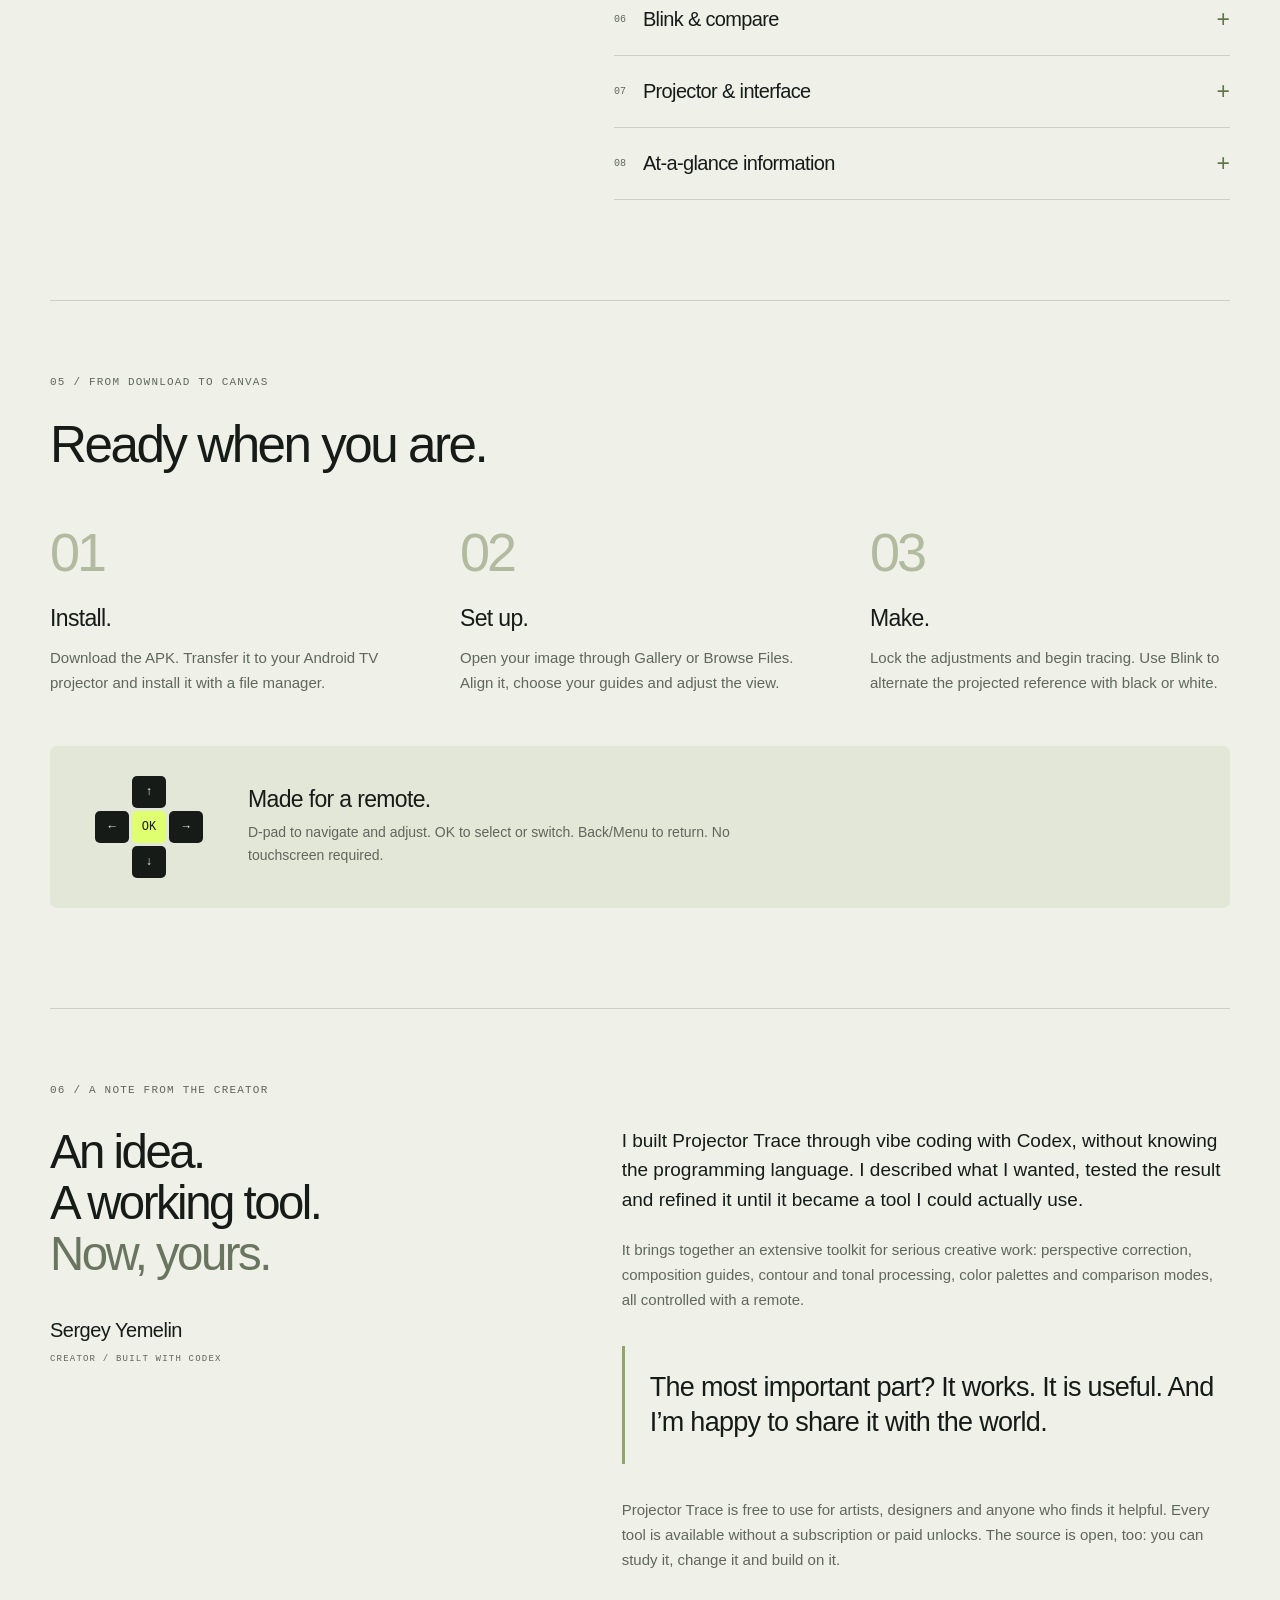
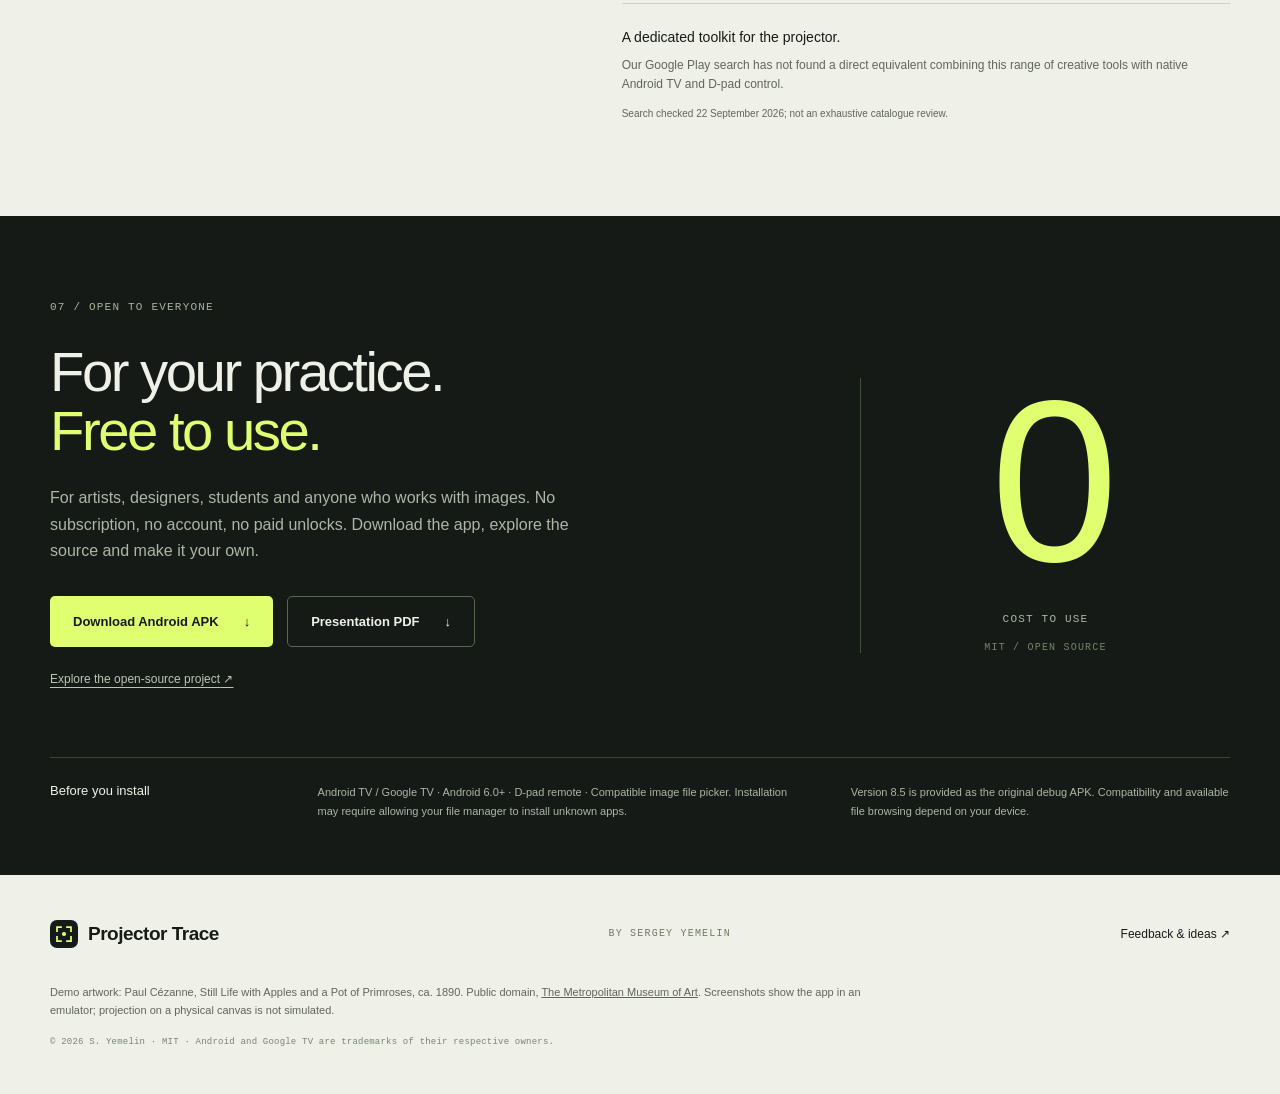
==== commit 3037f0ef: "Add creator story and free-use positioning in English and Russian" ====
--- a/site/index.html
+++ b/site/index.html
@@ -1,12 +1,13 @@
 <!doctype html><html lang="en"><head><meta charset="utf-8"><meta name="viewport" content="width=device-width,initial-scale=1"><title>Projector Trace — Your image. On your canvas.</title><meta name="description" content="A free, open-source Android TV projector app for artists and designers. Align images, reveal outlines and trace onto your canvas using a remote."><meta property="og:title" content="Projector Trace — Your image. On your canvas."><meta property="og:description" content="Free creative tools for your Android TV projector. Made for artists and designers."><meta property="og:image" content="https://yemelinart.github.io/ProjectorTrace/assets/social-cover.png"><meta property="og:type" content="website"><meta name="theme-color" content="#eff0e8"><link rel="icon" href="assets/mark.svg" type="image/svg+xml"><link rel="stylesheet" href="style.css"></head><body>
 <a class="skip" href="#main">Skip to content</a>
-<header class="nav"><a class="brand" href="#"><img src="assets/mark.svg" width="30" height="30" alt="">Projector Trace<span class="version">8.5</span></a><nav><a href="#workspace"><span lang="en">Explore</span><span lang="ru">Обзор</span></a><a href="#toolkit"><span lang="en">All tools</span><span lang="ru">Все функции</span></a><a href="https://github.com/yemelinart/ProjectorTrace">GitHub ↗</a></nav><button id="language" aria-label="Switch to Russian">RU</button></header>
+<header class="nav"><a class="brand" href="#"><img src="assets/mark.svg" width="30" height="30" alt="">Projector Trace<span class="version">8.5</span></a><nav><a href="#workspace"><span lang="en">Explore</span><span lang="ru">Обзор</span></a><a href="#toolkit"><span lang="en">All tools</span><span lang="ru">Все функции</span></a><a class="story-nav" href="#story"><span lang="en">The story</span><span lang="ru">От автора</span></a><a href="https://github.com/yemelinart/ProjectorTrace">GitHub ↗</a></nav><button id="language" aria-label="Switch to Russian">RU</button></header>
 <main id="main"><section class="hero wrap"><div class="eyebrow"><span class="dot"></span><span lang="en">FREE CREATIVE TOOL / ANDROID TV</span><span lang="ru">БЕСПЛАТНЫЙ ИНСТРУМЕНТ / ANDROID TV</span></div><div class="hero-copy"><h1><span lang="en">Your image.<br><em>On your canvas.</em></span><span lang="ru">Ваш референс.<br><em>На вашем холсте.</em></span></h1><div class="hero-side"><p><span lang="en">Turn your Android TV projector into a tracing tool. Position your reference, reveal its structure and get back to making.</span><span lang="ru">Превратите Android TV проектор в инструмент для переноса рисунка. Настройте референс, выделите его структуру и приступайте к работе.</span></p><a class="button primary" href="#download"><span lang="en">Get it free</span><span lang="ru">Скачать бесплатно</span> <span>↗</span></a><a class="text-link" href="Projector-Trace-Presentation.pdf"><span lang="en">View the presentation</span><span lang="ru">Смотреть презентацию</span> <span>↓</span></a></div></div><div class="hero-stage"><div class="stage-label"><span>PROJECTOR TRACE / ANDROID TV</span><span><span lang="en">ACTUAL APP INTERFACE</span><span lang="ru">НАСТОЯЩИЙ ИНТЕРФЕЙС</span></span></div><img class="hero-screen" src="assets/interface.webp" width="1920" height="1080" alt="Projector Trace interface showing a Cézanne reference painting and its remote-controlled menu"><div class="stage-foot"><span><span lang="en">One remote. A complete creative workspace.</span><span lang="ru">Один пульт. Все инструменты под рукой.</span></span><span>01 / 08</span></div></div><div class="strap"><span><span lang="en">FOR ARTISTS</span><span lang="ru">ДЛЯ ХУДОЖНИКОВ</span></span><span><span lang="en">FOR DESIGNERS</span><span lang="ru">ДЛЯ ДИЗАЙНЕРОВ</span></span><span>ANDROID TV / GOOGLE TV</span><span><span lang="en">FREE & OPEN SOURCE</span><span lang="ru">БЕСПЛАТНО И С ОТКРЫТЫМ КОДОМ</span></span></div></section>
 <section class="manifesto wrap"><div class="section-label">01 / <span lang="en">THE IDEA</span><span lang="ru">ИДЕЯ</span></div><h2><span lang="en">Spend your attention<br>on the artwork.</span><span lang="ru">Больше внимания<br>вашей работе.</span></h2><div class="value-grid"><article><span class="small-index">01</span><h3><span lang="en">Place it precisely.</span><span lang="ru">Точное положение.</span></h3><p><span lang="en">Move, scale and rotate your reference. Adjust individual corners to line it up with the surface in front of you.</span><span lang="ru">Перемещайте, масштабируйте и поворачивайте референс. Настраивайте каждый угол, совмещая изображение с рабочей поверхностью.</span></p></article><article><span class="small-index">02</span><h3><span lang="en">See what matters.</span><span lang="ru">Видеть главное.</span></h3><p><span lang="en">Bring out edges, simplify tones and add guides. Choose the view that helps you understand the composition.</span><span lang="ru">Выделяйте контуры, упрощайте тона, добавляйте направляющие. Выбирайте вид, который помогает разобрать композицию.</span></p></article><article><span class="small-index">03</span><h3><span lang="en">Stay at the canvas.</span><span lang="ru">Оставайтесь у холста.</span></h3><p><span lang="en">Control the workspace with a D-pad remote. Keep your reference on the projector while your hands do the real work.</span><span lang="ru">Управляйте приложением обычным пультом. Референс остаётся на проекторе, а ваши руки создают работу.</span></p></article></div></section>
 <section id="workspace" class="dark-section"><div class="wrap"><div class="section-label">02 / <span lang="en">INSIDE THE APP</span><span lang="ru">ВНУТРИ ПРИЛОЖЕНИЯ</span></div><div class="section-heading"><h2><span lang="en">A closer look.<br>At your next tool.</span><span lang="ru">Ваш новый инструмент.<br>Крупным планом.</span></h2><p><span lang="en">Real captures from Projector Trace 8.5 running in an Android TV emulator. Select a view to explore.</span><span lang="ru">Настоящие экраны Projector Trace 8.5 в Android TV эмуляторе. Выберите режим для просмотра.</span></p></div><div class="screen-tabs" role="group" aria-label="Application screenshots"><button data-screen="interface" class="active"><span lang="en">Workspace</span><span lang="ru">Интерфейс</span></button><button data-screen="transform-menu"><span lang="en">Transform</span><span lang="ru">Трансформация</span></button><button data-screen="guides"><span lang="en">Guides</span><span lang="ru">Направляющие</span></button><button data-screen="outline"><span lang="en">Outline</span><span lang="ru">Контуры</span></button><button data-screen="palette"><span lang="en">Palette</span><span lang="ru">Палитра</span></button><button data-screen="filter-menu"><span lang="en">Filters</span><span lang="ru">Фильтры</span></button></div><button class="screen-expand" aria-label="Enlarge application screenshot"><img id="workspace-screen" src="assets/interface.webp" width="1920" height="1080" loading="lazy" alt="Projector Trace main interface"><span class="expand-label"><span lang="en">Enlarge</span><span lang="ru">Увеличить</span> ↗</span></button><div class="screen-caption"><p id="screen-description"><span lang="en">Your reference and a menu designed for remote control.</span><span lang="ru">Референс и меню для управления пультом.</span></p><span>1920 × 1080</span></div></div></section>
 <section class="compare-section wrap"><div class="section-label">03 / <span lang="en">SEE THE STRUCTURE</span><span lang="ru">УВИДЕТЬ СТРУКТУРУ</span></div><div class="section-heading"><h2><span lang="en">One reference.<br>More ways to see it.</span><span lang="ru">Один референс.<br>Больше способов увидеть.</span></h2><p><span lang="en">Slide between the original image and the app’s Threshold view. The filter separates light and dark into a clear graphic study.</span><span lang="ru">Сравните оригинал и режим Threshold. Фильтр разделяет светлое и тёмное, превращая референс в графическую основу.</span></p></div><div class="comparison" id="comparison"><img src="assets/original.webp" width="1920" height="1080" loading="lazy" alt="Original reference in Projector Trace"><div class="comparison-overlay"><img src="assets/threshold.webp" width="1920" height="1080" loading="lazy" alt="The same reference with the app's threshold filter"></div><div class="comparison-line"><span>↔</span></div><div class="compare-label left">THRESHOLD</div><div class="compare-label right"><span lang="en">ORIGINAL</span><span lang="ru">ОРИГИНАЛ</span></div></div><label class="slider-label" for="compare-range"><span lang="en">Drag to compare actual app output</span><span lang="ru">Передвиньте ползунок, чтобы сравнить результат в приложении</span></label><input id="compare-range" type="range" min="0" max="100" value="50" aria-label="Compare threshold and original image"><div class="compare-notes"><p><strong>Magic Outline</strong><br><span lang="en">Reveal contours; tune detail and line weight.</span><span lang="ru">Выделяйте контуры, регулируйте детализацию и толщину.</span></p><p><strong>Threshold / Posterize</strong><br><span lang="en">Study value shapes and simplify tonal transitions.</span><span lang="ru">Изучайте тональные пятна и упрощайте переходы.</span></p><p><strong>Blink</strong><br><span lang="en">Switch image/black, image/white or compare processed views with OK.</span><span lang="ru">Переключайте изображение/чёрный, изображение/белый или варианты обработки кнопкой OK.</span></p></div></section>
 <section id="toolkit" class="toolkit wrap"><div class="section-label">04 / <span lang="en">THE COMPLETE TOOLKIT</span><span lang="ru">ПОЛНЫЙ НАБОР ИНСТРУМЕНТОВ</span></div><div class="toolkit-layout"><div class="toolkit-intro"><h2><span lang="en">Small remote.<br>Many possibilities.</span><span lang="ru">Небольшой пульт.<br>Много возможностей.</span></h2><p><span lang="en">Everything available through the app’s menus, grouped by what you want to do.</span><span lang="ru">Все функции, доступные через меню приложения, сгруппированы по задачам.</span></p><div class="edition">V8.5<br><span><span lang="en">CURRENT FUNCTIONALITY</span><span lang="ru">ВОЗМОЖНОСТИ ТЕКУЩЕЙ ВЕРСИИ</span></span></div></div><div class="feature-list"><details class="feature-group" open><summary><span class="num">01</span><h3><span lang="en">Image & profiles</span><span lang="ru">Изображения и профили</span></h3><span class="plus" aria-hidden="true">+</span></summary><ul><li><span lang="en">Gallery and file browser</span><span lang="ru">Галерея и файловый браузер</span></li><li><span lang="en">Save, load and clear a setup profile</span><span lang="ru">Сохранение, загрузка и удаление профиля</span></li><li><span lang="en">Close or reset the current image</span><span lang="ru">Закрытие и сброс изображения</span></li><li><span lang="en">Lock image adjustments</span><span lang="ru">Блокировка настроек изображения</span></li></ul></details><details class="feature-group" ><summary><span class="num">02</span><h3><span lang="en">Position & perspective</span><span lang="ru">Положение и перспектива</span></h3><span class="plus" aria-hidden="true">+</span></summary><ul><li><span lang="en">Move and zoom</span><span lang="ru">Перемещение и масштаб</span></li><li><span lang="en">Rotate with adjustable rotation step</span><span lang="ru">Поворот с настраиваемым шагом</span></li><li><span lang="en">Fit image to the projection area</span><span lang="ru">Вписывание изображения в область проекции</span></li><li><span lang="en">Distort: adjust individual image corners</span><span lang="ru">Перспектива: отдельная настройка углов</span></li><li><span lang="en">Flip horizontally or vertically</span><span lang="ru">Отражение по горизонтали и вертикали</span></li><li><span lang="en">Reset transformations</span><span lang="ru">Сброс трансформаций</span></li></ul></details><details class="feature-group" ><summary><span class="num">03</span><h3><span lang="en">Composition & guides</span><span lang="ru">Композиция и направляющие</span></h3><span class="plus" aria-hidden="true">+</span></summary><ul><li><span lang="en">Grid with adjustable size and color</span><span lang="ru">Сетка с настройкой размера и цвета</span></li><li><span lang="en">Rulers and center cross</span><span lang="ru">Линейки и перекрестие центра</span></li><li><span lang="en">Canvas frame: presets, custom ratio and color</span><span lang="ru">Рамка холста: форматы, пропорции и цвет</span></li><li><span lang="en">Crop with individually adjustable edges</span><span lang="ru">Обрезка с настройкой каждой стороны</span></li><li><span lang="en">Guide shapes with color and rotation</span><span lang="ru">Фигуры с настройкой цвета и поворота</span></li><li><span lang="en">Corner guides: position and color</span><span lang="ru">Угловые направляющие: положение и цвет</span></li><li><span lang="en">Reset guides or crop independently</span><span lang="ru">Отдельный сброс направляющих и обрезки</span></li></ul></details><details class="feature-group" ><summary><span class="num">04</span><h3><span lang="en">Color palette</span><span lang="ru">Цветовая палитра</span></h3><span class="plus" aria-hidden="true">+</span></summary><ul><li><span lang="en">Extract a palette from the reference</span><span lang="ru">Палитра по цветам референса</span></li><li><span lang="en">Adjust color count and palette mode</span><span lang="ru">Настройка числа цветов и режима</span></li><li><span lang="en">Move and resize the palette</span><span lang="ru">Перемещение и масштаб палитры</span></li><li><span lang="en">Show or hide the palette</span><span lang="ru">Включение и скрытие палитры</span></li></ul></details><details class="feature-group" ><summary><span class="num">05</span><h3><span lang="en">Image processing</span><span lang="ru">Обработка изображения</span></h3><span class="plus" aria-hidden="true">+</span></summary><ul><li><span lang="en">Paint with adjustable detail</span><span lang="ru">Paint: упрощение с настройкой деталей</span></li><li><span lang="en">Magic Outline: detail and line weight</span><span lang="ru">Magic Outline: детализация и толщина линий</span></li><li><span lang="en">Threshold with adjustable level</span><span lang="ru">Threshold: порог чёрного и белого</span></li><li><span lang="en">Channel Mixer</span><span lang="ru">Микшер цветовых каналов</span></li><li><span lang="en">Posterize with adjustable level</span><span lang="ru">Постеризация с настройкой уровня</span></li><li><span lang="en">Opacity and blending mode</span><span lang="ru">Прозрачность и режим наложения</span></li><li><span lang="en">Brightness and contrast</span><span lang="ru">Яркость и контраст</span></li><li><span lang="en">Edge / Outline: strength, thickness, detail, smoothing</span><span lang="ru">Edge / Outline: сила, толщина, детали, сглаживание</span></li><li><span lang="en">Sharpness and noise reduction</span><span lang="ru">Резкость и подавление шума</span></li><li><span lang="en">Lines with adjustable strength</span><span lang="ru">Линии с настройкой интенсивности</span></li><li><span lang="en">Invert and adjustable blur</span><span lang="ru">Инверсия и настраиваемое размытие</span></li><li><span lang="en">Reset all filters</span><span lang="ru">Сброс всех фильтров</span></li></ul></details><details class="feature-group" ><summary><span class="num">06</span><h3><span lang="en">Blink & compare</span><span lang="ru">Blink и сравнение</span></h3><span class="plus" aria-hidden="true">+</span></summary><ul><li><span lang="en">Image / Black</span><span lang="ru">Изображение / чёрный экран</span></li><li><span lang="en">Image / White</span><span lang="ru">Изображение / белый экран</span></li><li><span lang="en">Compare filtered, original, outline and black-and-white views</span><span lang="ru">Сравнение обработки, оригинала, контуров и чёрно-белого вида</span></li><li><span lang="en">Switch with OK when menus and tools are closed</span><span lang="ru">Переключение кнопкой OK при закрытых меню и инструментах</span></li></ul></details><details class="feature-group" ><summary><span class="num">07</span><h3><span lang="en">Projector & interface</span><span lang="ru">Проектор и интерфейс</span></h3><span class="plus" aria-hidden="true">+</span></summary><ul><li><span lang="en">Projector orientation modes</span><span lang="ru">Режимы ориентации проектора</span></li><li><span lang="en">Menu size and screen position</span><span lang="ru">Размер и положение меню</span></li><li><span lang="en">Menu auto-hide or always visible</span><span lang="ru">Автоскрытие или постоянное отображение меню</span></li><li><span lang="en">Keep screen awake</span><span lang="ru">Поддержание активного экрана</span></li><li><span lang="en">D-pad, OK and Back/Menu control</span><span lang="ru">Управление D-pad, OK и Back/Menu</span></li></ul></details><details class="feature-group" ><summary><span class="num">08</span><h3><span lang="en">At-a-glance information</span><span lang="ru">Информация о работе</span></h3><span class="plus" aria-hidden="true">+</span></summary><ul><li><span lang="en">File name and image dimensions</span><span lang="ru">Имя файла и размер изображения</span></li><li><span lang="en">Current scale and active filters</span><span lang="ru">Масштаб и активные фильтры</span></li><li><span lang="en">Current mode and lock status</span><span lang="ru">Текущий режим и статус блокировки</span></li><li><span lang="en">App version and author information</span><span lang="ru">Версия приложения и информация об авторе</span></li></ul></details></div></div></section>
 <section class="workflow wrap"><div class="section-label">05 / <span lang="en">FROM DOWNLOAD TO CANVAS</span><span lang="ru">ОТ УСТАНОВКИ К ХОЛСТУ</span></div><h2><span lang="en">Ready when you are.</span><span lang="ru">Начните с вашего изображения.</span></h2><div class="steps"><article><span>01</span><h3><span lang="en">Install.</span><span lang="ru">Установите.</span></h3><p><span lang="en">Download the APK. Transfer it to your Android TV projector and install it with a file manager.</span><span lang="ru">Скачайте APK, перенесите на Android TV проектор и установите через файловый менеджер.</span></p></article><article><span>02</span><h3><span lang="en">Set up.</span><span lang="ru">Настройте.</span></h3><p><span lang="en">Open your image through Gallery or Browse Files. Align it, choose your guides and adjust the view.</span><span lang="ru">Откройте изображение через Gallery или Browse Files. Совместите его с холстом, выберите направляющие и обработку.</span></p></article><article><span>03</span><h3><span lang="en">Make.</span><span lang="ru">Создавайте.</span></h3><p><span lang="en">Lock the adjustments and begin tracing. Use Blink to alternate the projected reference with black or white.</span><span lang="ru">Заблокируйте настройки и переносите рисунок. Через Blink чередуйте референс с чёрным или белым экраном.</span></p></article></div><div class="remote-strip"><div class="dpad" aria-hidden="true"><i>↑</i><i>←</i><i>OK</i><i>→</i><i>↓</i></div><div><h3><span lang="en">Made for a remote.</span><span lang="ru">Создано для пульта.</span></h3><p><span lang="en">D-pad to navigate and adjust. OK to select or switch. Back/Menu to return. No touchscreen required.</span><span lang="ru">Стрелки — навигация и настройка. OK — выбор и переключение. Back/Menu — возврат. Сенсорный экран не нужен.</span></p></div></div></section>
-<section id="download" class="download-section"><div class="wrap"><div class="section-label">06 / <span lang="en">OPEN TO EVERYONE</span><span lang="ru">ДОСТУПНО КАЖДОМУ</span></div><div class="download-grid"><div><h2><span lang="en">For your practice.<br><em>Free to use.</em></span><span lang="ru">Для вашего творчества.<br><em>Бесплатно.</em></span></h2><p><span lang="en">For artists, designers, students and anyone who works with images. No subscription, no account, no paid unlocks. Download the app, explore the source and make it your own.</span><span lang="ru">Для художников, дизайнеров, студентов и всех, кто работает с изображениями. Без подписки, аккаунта и платной разблокировки. Скачивайте приложение, изучайте код и адаптируйте под себя.</span></p><div class="download-actions"><a class="button lime" href="https://github.com/yemelinart/ProjectorTrace/releases/download/v8.5/ProjectorTrace-V8.5.apk"><span lang="en">Download Android APK</span><span lang="ru">Скачать Android APK</span> <span>↓</span></a><a class="button outline" href="Projector-Trace-Presentation.pdf"><span lang="en">Presentation PDF</span><span lang="ru">Презентация PDF</span> <span>↓</span></a></div><a class="source-link" href="https://github.com/yemelinart/ProjectorTrace"><span lang="en">Explore the open-source project</span><span lang="ru">Открыть исходный код</span> ↗</a></div><div class="zero"><span>0</span><p><span lang="en">COST TO USE</span><span lang="ru">СТОИМОСТЬ ИСПОЛЬЗОВАНИЯ</span></p><div>MIT / OPEN SOURCE</div></div></div><div class="install-note"><strong><span lang="en">Before you install</span><span lang="ru">Перед установкой</span></strong><p><span lang="en">Android TV / Google TV · Android 6.0+ · D-pad remote · Compatible image file picker. Installation may require allowing your file manager to install unknown apps.</span><span lang="ru">Android TV / Google TV · Android 6.0+ · D-pad пульт · Совместимый файловый браузер. Для установки может потребоваться разрешение на установку неизвестных приложений.</span></p><p><span lang="en">Version 8.5 is provided as the original debug APK. Compatibility and available file browsing depend on your device.</span><span lang="ru">Версия 8.5 доступна как оригинальный debug APK. Совместимость и возможности выбора файлов зависят от устройства.</span></p></div></div></section>
+<section id="story" class="creator-section wrap"><div class="section-label">06 / <span lang="en">A NOTE FROM THE CREATOR</span><span lang="ru">ОТ АВТОРА</span></div><div class="creator-grid"><div class="creator-heading"><h2><span lang="en">An idea.<br>A working tool.<br><em>Now, yours.</em></span><span lang="ru">Идея.<br>Рабочий инструмент.<br><em>Теперь — для всех.</em></span></h2><div class="creator-signature"><strong>Sergey Yemelin</strong><span><span lang="en">CREATOR / BUILT WITH CODEX</span><span lang="ru">АВТОР / СОЗДАНО С CODEX</span></span></div></div><div class="creator-copy"><p class="creator-lead"><span lang="en">I built Projector Trace through vibe coding with Codex, without knowing the programming language. I described what I wanted, tested the result and refined it until it became a tool I could actually use.</span><span lang="ru">Я создал Projector Trace через вайб-кодинг с Codex, не зная языка программирования. Описывал, что хочу получить, проверял результат и дорабатывал его, пока идея не стала инструментом, которым можно пользоваться.</span></p><p><span lang="en">It brings together an extensive toolkit for serious creative work: perspective correction, composition guides, contour and tonal processing, color palettes and comparison modes, all controlled with a remote.</span><span lang="ru">В нём собран обширный инструментарий для профессиональной творческой работы: коррекция перспективы, композиционные направляющие, обработка контуров и тонов, цветовые палитры и режимы сравнения. Всё это управляется пультом.</span></p><blockquote><span lang="en">The most important part? It works. It is useful. And I’m happy to share it with the world.</span><span lang="ru">Главное — оно работает. Оно полезно. И я рад поделиться им с миром.</span></blockquote><p><span lang="en">Projector Trace is free to use for artists, designers and anyone who finds it helpful. Every tool is available without a subscription or paid unlocks. The source is open, too: you can study it, change it and build on it.</span><span lang="ru">Projector Trace доступен для бесплатного пользования художникам, дизайнерам и всем, кому он пригодится. Все инструменты доступны без подписки и платной разблокировки. Исходный код тоже открыт: его можно изучать, изменять и развивать.</span></p><div class="distinctive-note"><strong><span lang="en">A dedicated toolkit for the projector.</span><span lang="ru">Специализированный инструмент для проектора.</span></strong><p><span lang="en">Our Google Play search has not found a direct equivalent combining this range of creative tools with native Android TV and D-pad control.</span><span lang="ru">В ходе поиска в Google Play прямого аналога с таким сочетанием творческих инструментов, поддержкой Android TV и управлением D-pad пультом пока не найдено.</span></p><small><span lang="en">Search checked 22 September 2026; not an exhaustive catalogue review.</span><span lang="ru">Поиск проверен 22 сентября 2026 года; это не полный аудит каталога.</span></small></div></div></div></section>
+<section id="download" class="download-section"><div class="wrap"><div class="section-label">07 / <span lang="en">OPEN TO EVERYONE</span><span lang="ru">ДОСТУПНО КАЖДОМУ</span></div><div class="download-grid"><div><h2><span lang="en">For your practice.<br><em>Free to use.</em></span><span lang="ru">Для вашего творчества.<br><em>Бесплатно.</em></span></h2><p><span lang="en">For artists, designers, students and anyone who works with images. No subscription, no account, no paid unlocks. Download the app, explore the source and make it your own.</span><span lang="ru">Для художников, дизайнеров, студентов и всех, кто работает с изображениями. Без подписки, аккаунта и платной разблокировки. Скачивайте приложение, изучайте код и адаптируйте под себя.</span></p><div class="download-actions"><a class="button lime" href="https://github.com/yemelinart/ProjectorTrace/releases/download/v8.5/ProjectorTrace-V8.5.apk"><span lang="en">Download Android APK</span><span lang="ru">Скачать Android APK</span> <span>↓</span></a><a class="button outline" href="Projector-Trace-Presentation.pdf"><span lang="en">Presentation PDF</span><span lang="ru">Презентация PDF</span> <span>↓</span></a></div><a class="source-link" href="https://github.com/yemelinart/ProjectorTrace"><span lang="en">Explore the open-source project</span><span lang="ru">Открыть исходный код</span> ↗</a></div><div class="zero"><span>0</span><p><span lang="en">COST TO USE</span><span lang="ru">СТОИМОСТЬ ИСПОЛЬЗОВАНИЯ</span></p><div>MIT / OPEN SOURCE</div></div></div><div class="install-note"><strong><span lang="en">Before you install</span><span lang="ru">Перед установкой</span></strong><p><span lang="en">Android TV / Google TV · Android 6.0+ · D-pad remote · Compatible image file picker. Installation may require allowing your file manager to install unknown apps.</span><span lang="ru">Android TV / Google TV · Android 6.0+ · D-pad пульт · Совместимый файловый браузер. Для установки может потребоваться разрешение на установку неизвестных приложений.</span></p><p><span lang="en">Version 8.5 is provided as the original debug APK. Compatibility and available file browsing depend on your device.</span><span lang="ru">Версия 8.5 доступна как оригинальный debug APK. Совместимость и возможности выбора файлов зависят от устройства.</span></p></div></div></section>
 </main><footer class="wrap"><div class="footer-top"><a class="brand" href="#"><img src="assets/mark.svg" width="28" height="28" alt="">Projector Trace</a><span>BY SERGEY YEMELIN</span><a href="https://github.com/yemelinart/ProjectorTrace/issues"><span lang="en">Feedback & ideas</span><span lang="ru">Отзывы и идеи</span> ↗</a></div><p><span lang="en">Demo artwork: Paul Cézanne, Still Life with Apples and a Pot of Primroses, ca. 1890. Public domain,</span><span lang="ru">Картина в демонстрации: Поль Сезанн, «Натюрморт с яблоками и горшком примул», около 1890. Общественное достояние,</span> <a href="https://www.metmuseum.org/art/collection/search/435882">The Metropolitan Museum of Art</a>. <span lang="en">Screenshots show the app in an emulator; projection on a physical canvas is not simulated.</span><span lang="ru">Скриншоты сняты в эмуляторе; проекция на физический холст не имитируется.</span></p><p class="tiny">© 2026 S. Yemelin · MIT · Android and Google TV are trademarks of their respective owners.</p></footer>
 <dialog id="lightbox"><button id="close-lightbox" aria-label="Close enlarged screenshot">×</button><img src="assets/interface.webp" alt="Enlarged Projector Trace screenshot"></dialog><script src="app.js"></script></body></html>
--- a/site/style.css
+++ b/site/style.css
@@ -1 +1,3 @@
 :root{--paper:#eff0e8;--ink:#171b18;--muted:#61665d;--line:#cdd0c4;--acid:#dfff70;--dark:#151a17}*{box-sizing:border-box}html{scroll-behavior:smooth;scroll-padding-top:95px}body{margin:0;background:var(--paper);color:var(--ink);font-family:Arial,Helvetica,sans-serif;-webkit-font-smoothing:antialiased}html[lang=en] [lang=ru],html[lang=ru] [lang=en]{display:none}a{color:inherit;text-decoration:none}button,input{font:inherit}button,a,input{ -webkit-tap-highlight-color:transparent}button{cursor:pointer}img{display:block;max-width:100%}button:focus-visible,a:focus-visible,summary:focus-visible,input:focus-visible{outline:3px solid #4e7214;outline-offset:5px}.wrap{width:min(1320px,calc(100% - 100px));margin:auto}.nav{height:92px;display:flex;align-items:center;justify-content:space-between;padding:0 50px;border-bottom:1px solid var(--line);gap:28px;background:var(--paper)}.brand{font-size:19px;font-weight:700;display:flex;align-items:center;gap:10px;letter-spacing:-.5px}.version{font:10px monospace;border:1px solid var(--line);padding:4px 6px;border-radius:4px;margin-left:4px}.nav nav{display:flex;gap:36px;margin-left:auto;font-size:13px}.nav nav a:hover,.text-link:hover{text-decoration:underline;text-underline-offset:5px}#language{background:none;border:1px solid var(--line);border-radius:50%;width:38px;height:38px;font-size:11px}.eyebrow,.section-label,.stage-label,.stage-foot,.strap,.small-index,.edition,.zero p,.zero div,.footer-top>span,.tiny{font-family:monospace;font-size:11px;letter-spacing:1.2px}.eyebrow{display:flex;align-items:center;gap:10px;padding:52px 0 27px}.dot{height:7px;width:7px;background:#63852c;border-radius:50%;box-shadow:0 0 0 4px #dce8bf}.hero-copy{display:grid;grid-template-columns:1.65fr 1fr;gap:55px;align-items:end;margin-bottom:45px}h1{font-size:clamp(48px,6.3vw,94px);line-height:1.01;letter-spacing:-5.6px;margin:0;font-weight:600}h1 em,h2 em{font-style:normal;color:#69755f}.hero-side{max-width:340px;justify-self:end}.hero-side p{font-size:17px;line-height:1.55;margin:0 0 24px}.button{display:inline-flex;gap:25px;align-items:center;justify-content:space-between;padding:17px 23px;font-weight:600;font-size:13px;border-radius:5px;transition:transform .2s,background .2s}.button:hover{transform:translateY(-2px)}.primary{background:var(--ink);color:var(--paper);width:100%;max-width:330px}.text-link{display:flex;align-items:center;justify-content:space-between;padding:16px 0 0;font-size:12px;max-width:330px}.hero-stage{background:var(--ink);padding:14px;border-radius:10px;box-shadow:0 20px 40px #171b1812}.stage-label,.stage-foot{color:#bcc3b9;display:flex;justify-content:space-between;align-items:center;padding:2px 5px 14px;font-size:9px;letter-spacing:.8px}.stage-foot{padding:13px 5px 1px}.hero-screen{width:100%;height:auto;border-radius:3px}.strap{display:flex;justify-content:space-between;gap:20px;border-bottom:1px solid var(--line);padding:27px 0;color:var(--muted);font-size:10px}.manifesto{padding:100px 0 110px}.section-label{color:var(--muted);margin-bottom:30px}.manifesto h2,h2{font-size:clamp(36px,4vw,59px);line-height:1.04;letter-spacing:-2.5px;font-weight:500;margin:0}.value-grid{display:grid;grid-template-columns:repeat(3,1fr);gap:50px;margin-top:54px}.value-grid article{border-top:1px solid var(--line);padding-top:20px}.small-index{color:#758366}h3{font-size:23px;font-weight:500;letter-spacing:-.65px;margin:22px 0 14px}p{font-size:16px;line-height:1.65;color:var(--muted);margin:0}.value-grid p{max-width:335px}.dark-section{background:var(--dark);color:var(--paper);padding:90px 0}.dark-section .section-label{color:#a1ac9c}.section-heading{display:grid;grid-template-columns:1.3fr 1fr;gap:70px;align-items:end;margin-bottom:40px}.section-heading p{max-width:385px;justify-self:end}.dark-section p{color:#adb7a8}.screen-tabs{display:flex;gap:8px;flex-wrap:wrap;margin-bottom:18px}.screen-tabs button{padding:11px 18px;border:1px solid #455043;color:#bfc7bb;background:transparent;border-radius:4px;font-size:12px}.screen-tabs button.active{background:var(--acid);color:var(--ink);border-color:var(--acid)}.screen-expand{padding:0;border:0;background:#090c0a;width:100%;position:relative;border-radius:6px;overflow:hidden;display:block}.screen-expand img{width:100%;height:auto}.expand-label{position:absolute;bottom:16px;right:16px;color:white;background:#171b18d9;font-size:11px;padding:10px 14px;border-radius:4px}.screen-caption{display:flex;justify-content:space-between;gap:20px;margin-top:16px;font-size:11px;color:#84917d}.screen-caption p{font-size:12px}.compare-section{padding:100px 0}.comparison{position:relative;width:100%;overflow:hidden;border-radius:6px;background:#080b09;--split:50%}.comparison>img{width:100%;height:auto}.comparison-overlay{position:absolute;inset:0;clip-path:inset(0 calc(100% - var(--split)) 0 0)}.comparison-overlay img{width:100%;height:100%}.comparison-line{position:absolute;top:0;bottom:0;left:var(--split);width:2px;background:var(--acid);transform:translateX(-1px);pointer-events:none}.comparison-line span{position:absolute;left:50%;top:50%;transform:translate(-50%,-50%);background:var(--acid);color:var(--ink);width:46px;height:46px;border-radius:50%;display:grid;place-items:center;font-size:24px}.compare-label{position:absolute;top:18px;padding:8px 12px;font:10px monospace;letter-spacing:1px;background:#171b18e8;color:#fff;border-radius:3px}.compare-label.left{left:18px}.compare-label.right{right:18px}.slider-label{display:block;font:11px monospace;text-align:center;margin-top:20px;color:var(--muted)}#compare-range{display:block;width:min(360px,100%);margin:18px auto 0;accent-color:#607d29;cursor:ew-resize}.compare-notes{display:grid;grid-template-columns:repeat(3,1fr);gap:45px;margin-top:45px}.compare-notes p{font-size:14px}.compare-notes strong{display:inline-block;color:var(--ink);margin-bottom:9px;font-weight:500;font-size:20px;letter-spacing:-.4px}.toolkit{padding:50px 0 100px;border-top:1px solid var(--line)}.toolkit-layout{display:grid;grid-template-columns:1fr 1.3fr;gap:90px}.toolkit-intro p{margin-top:24px;max-width:300px}.edition{margin-top:50px;font-size:38px;letter-spacing:-1px}.edition span{display:inline-block;font-size:9px;letter-spacing:1px;color:var(--muted);margin-top:13px}.feature-group{border-top:1px solid var(--line)}.feature-group:last-child{border-bottom:1px solid var(--line)}summary{display:flex;align-items:center;gap:17px;list-style:none;padding:22px 0;cursor:pointer}summary::-webkit-details-marker{display:none}summary .num{font:10px monospace;color:var(--muted)}summary h3{margin:0;font-size:20px}.plus{margin-left:auto;font-size:23px;font-weight:300;color:#60754a}details[open] .plus{transform:rotate(45deg)}.feature-group ul{list-style:none;margin:0;padding:0 0 24px 35px;columns:1}.feature-group li{font-size:14px;color:var(--muted);line-height:1.55;padding:6px 0 6px 14px;position:relative}.feature-group li:before{content:'·';position:absolute;left:0;color:#60754a}.workflow{padding:75px 0 100px;border-top:1px solid var(--line)}.steps{display:grid;grid-template-columns:repeat(3,1fr);gap:50px;margin:50px 0}.steps article>span{font-size:54px;color:#b2bb9f;letter-spacing:-3px}.steps p{font-size:15px}.remote-strip{background:#e3e7d7;border-radius:7px;padding:30px 45px;display:flex;align-items:center;gap:45px}.remote-strip h3{margin:0 0 8px}.remote-strip p{font-size:14px;max-width:550px}.dpad{display:grid;grid-template-columns:repeat(3,34px);grid-template-rows:repeat(3,32px);flex-shrink:0;gap:3px}.dpad i{font:12px monospace;background:var(--ink);color:var(--paper);border-radius:5px;display:grid;place-items:center}.dpad i:nth-child(1){grid-column:2}.dpad i:nth-child(2){grid-column:1;grid-row:2}.dpad i:nth-child(3){grid-column:2;grid-row:2;background:var(--acid);color:var(--ink)}.dpad i:nth-child(4){grid-column:3;grid-row:2}.dpad i:nth-child(5){grid-column:2;grid-row:3}.download-section{padding:85px 0 55px;background:var(--dark);color:var(--paper)}.download-section .section-label{color:#a6b49b}.download-grid{display:grid;grid-template-columns:2fr 1fr;gap:70px;align-items:center}.download-grid h2{font-size:clamp(40px,4.4vw,65px)}.download-grid h2 em{color:var(--acid)}.download-grid p{margin-top:25px;max-width:550px;color:#acb7a6}.download-actions{display:flex;gap:14px;flex-wrap:wrap;margin:32px 0 22px}.lime{background:var(--acid);color:var(--ink)}.outline{border:1px solid #58674f;color:var(--paper)}.source-link{font-size:12px;color:#b9c6b0;text-decoration:underline;text-underline-offset:4px}.zero{text-align:center;border-left:1px solid #40503c}.zero>span{font-size:230px;line-height:.9;letter-spacing:-18px;color:var(--acid);font-weight:400}.zero p{margin:25px 0 14px;font-size:11px}.zero div{font-size:10px;color:#748469}.install-note{display:grid;grid-template-columns:.6fr 1.3fr 1fr;gap:40px;margin-top:70px;padding-top:25px;border-top:1px solid #374333}.install-note strong{font-size:13px;font-weight:500}.install-note p{font-size:11px;color:#abb6a5;line-height:1.65}footer{padding:45px 0 35px!important}.footer-top{display:flex;align-items:center;justify-content:space-between;gap:20px;margin-bottom:35px}.footer-top>span{color:#6f7b62;font-size:10px}.footer-top>a:last-child{font-size:12px}footer p{font-size:11px;max-width:850px;line-height:1.7}footer p a{text-decoration:underline}.tiny{font-size:9px;margin-top:15px;letter-spacing:.2px;color:#7b8473}dialog{border:1px solid #495644;background:#121713;padding:8px;max-width:94vw;width:1500px;border-radius:8px}dialog::backdrop{background:#050905e8}dialog img{width:100%}#close-lightbox{position:absolute;top:16px;right:16px;width:38px;height:38px;border:1px solid #fff5;background:#151a17e6;color:#fff;font-size:24px;border-radius:50%}.skip{position:absolute;top:-60px;left:20px;background:var(--acid);padding:10px;z-index:100}.skip:focus{top:10px}html[lang=ru] h1{font-size:clamp(43px,5.4vw,79px);letter-spacing:-3px}html[lang=ru] .download-grid h2{font-size:clamp(36px,4vw,57px)}@media(min-width:1500px){.nav{padding:0 calc((100% - 1320px)/2)}}@media(max-width:1000px){.wrap{width:calc(100% - 56px)}.nav{padding:0 28px}.hero-copy{gap:30px;grid-template-columns:1.5fr 1fr}h1{letter-spacing:-3px}.hero-side p{font-size:15px}.value-grid,.steps{gap:25px}.toolkit-layout{gap:40px}.section-heading{gap:30px}.strap{font-size:8px;letter-spacing:.5px}.download-grid{gap:25px}.zero>span{font-size:190px}.install-note{gap:25px}.nav nav{gap:20px}}@media(max-width:700px){.wrap{width:calc(100% - 36px)}.nav{height:72px;padding:0 18px;gap:10px}.brand{font-size:16px;gap:7px}.version{display:none}.nav nav{gap:15px;font-size:11px}.nav nav a:first-child,.nav nav a:nth-child(2){display:none}#language{width:33px;height:33px}.eyebrow{padding:35px 0 24px;font-size:9px;letter-spacing:.8px}.hero-copy{grid-template-columns:1fr;gap:26px;margin-bottom:30px}h1{font-size:clamp(40px,10vw,65px);letter-spacing:-2.7px}html[lang=ru] h1{font-size:clamp(35px,9vw,59px);letter-spacing:-2px}.hero-side{max-width:100%;justify-self:start}.hero-side p{font-size:15px;margin-bottom:20px;max-width:440px}.primary{max-width:none}.text-link{max-width:none}.hero-stage{padding:7px;border-radius:6px}.stage-label,.stage-foot{font-size:6px;letter-spacing:.3px;padding:3px 2px 8px}.stage-foot{padding:8px 2px 3px}.strap{display:grid;grid-template-columns:1fr 1fr;gap:12px;padding:20px 0;font-size:8px}.strap>span:nth-child(even){text-align:right}.manifesto{padding:60px 0}.section-label{font-size:9px;margin-bottom:23px}h2{font-size:37px;letter-spacing:-1.7px}.value-grid{grid-template-columns:1fr;gap:26px;margin-top:35px}.value-grid article{padding-top:15px}.value-grid h3{font-size:21px;margin:13px 0 9px}.value-grid p{font-size:14px;max-width:100%}.dark-section{padding:55px 0}.section-heading{grid-template-columns:1fr;gap:20px;margin-bottom:25px}.section-heading p{max-width:100%;justify-self:start;font-size:14px}.screen-tabs{gap:6px}.screen-tabs button{font-size:11px;padding:9px 12px}.expand-label{font-size:8px;bottom:8px;right:8px;padding:6px 9px}.screen-caption{margin-top:12px}.screen-caption p{font-size:10px}.screen-caption>span{display:none}.compare-section{padding:60px 0}.compare-label{font-size:7px;top:8px;padding:5px 7px}.compare-label.left{left:8px}.compare-label.right{right:8px}.comparison-line span{width:30px;height:30px;font-size:19px}.slider-label{font-size:9px;line-height:1.6}.compare-notes{grid-template-columns:1fr;gap:20px;margin-top:28px}.compare-notes p{font-size:13px}.compare-notes strong{font-size:18px;margin-bottom:5px}.toolkit{padding:40px 0 60px}.toolkit-layout{grid-template-columns:1fr;gap:30px}.edition{display:none}.toolkit-intro p{max-width:none;font-size:14px;margin-top:17px}summary h3{font-size:18px}summary{padding:19px 0}.feature-group li{font-size:13px}.workflow{padding:50px 0 60px}.steps{grid-template-columns:1fr;gap:28px;margin:35px 0}.steps article{display:grid;grid-template-columns:50px 1fr;column-gap:18px}.steps article>span{font-size:34px;grid-row:1/3;letter-spacing:-2px}.steps h3{margin:0 0 8px;font-size:21px}.steps p{font-size:14px}.remote-strip{padding:24px 18px;gap:22px;align-items:start}.dpad{transform:scale(.8);transform-origin:top left;width:88px;margin-right:-15px}.remote-strip h3{font-size:19px}.remote-strip p{font-size:12px}.download-section{padding:55px 0 35px}.download-grid{grid-template-columns:1fr}.download-grid h2,html[lang=ru] .download-grid h2{font-size:37px;letter-spacing:-1.8px}.download-grid p{font-size:14px;margin-top:20px}.zero{display:none}.download-actions{gap:10px;margin:25px 0 22px}.download-actions .button{font-size:12px;padding:15px 18px;flex:1;white-space:nowrap}.install-note{grid-template-columns:1fr;gap:12px;margin-top:40px}.install-note p{font-size:11px}.footer-top{flex-wrap:wrap;gap:18px;margin-bottom:25px}.footer-top>span{font-size:8px}.footer-top>a:last-child{width:100%}footer p{font-size:10px}footer .tiny{font-size:8px}dialog{max-width:98vw;padding:4px}}@media(prefers-reduced-motion:reduce){html{scroll-behavior:auto}*{transition:none!important}}
+
+.creator-section{padding:75px 0 95px;border-top:1px solid var(--line)}.creator-grid{display:grid;grid-template-columns:1fr 1.25fr;gap:85px}.creator-heading h2{font-size:clamp(36px,3.7vw,54px);line-height:1.08}.creator-signature{margin-top:40px;display:flex;flex-direction:column;gap:12px}.creator-signature strong{font-size:20px;font-weight:500;letter-spacing:-.5px}.creator-signature>span{font:9px monospace;letter-spacing:1.2px;color:var(--muted)}.creator-copy>p{margin-bottom:24px;font-size:15px}.creator-copy .creator-lead{color:var(--ink);font-size:19px;line-height:1.55}.creator-copy blockquote{margin:34px 0;padding:24px 0 24px 25px;border-left:3px solid #91a56b;font-size:27px;line-height:1.3;letter-spacing:-.7px}.distinctive-note{padding-top:24px;margin-top:30px;border-top:1px solid var(--line)}.distinctive-note strong{font-size:14px;font-weight:500}.distinctive-note p{font-size:12px;margin-top:10px;line-height:1.6}.distinctive-note small{display:block;font-size:10px;line-height:1.5;color:var(--muted);margin-top:12px}@media(max-width:1000px){.creator-grid{gap:40px}}@media(max-width:700px){.creator-section{padding:50px 0 60px}.creator-grid{grid-template-columns:1fr;gap:30px}.creator-heading h2{font-size:36px;letter-spacing:-1.6px}.creator-signature{margin-top:24px}.creator-copy .creator-lead{font-size:17px}.creator-copy>p{font-size:14px}.creator-copy blockquote{font-size:24px;padding-left:20px;margin:27px 0}.nav nav .story-nav{display:none}}
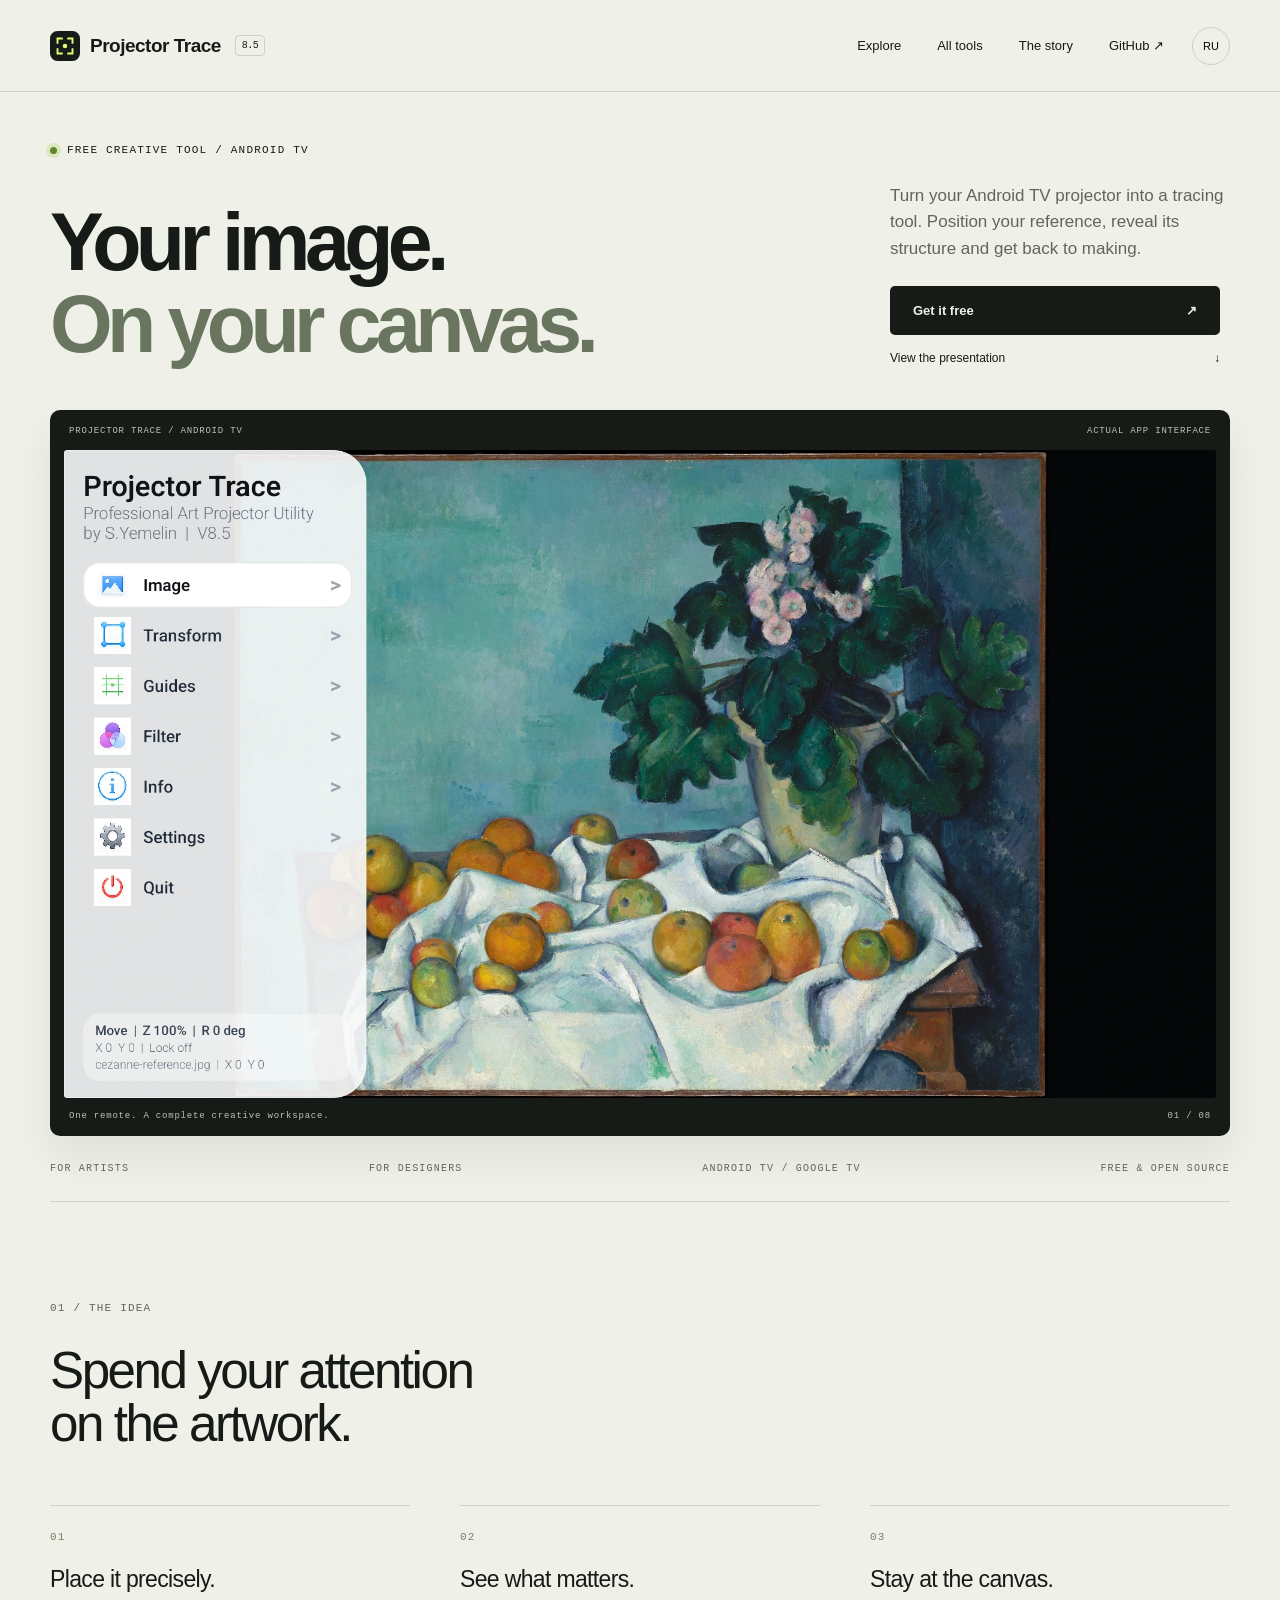
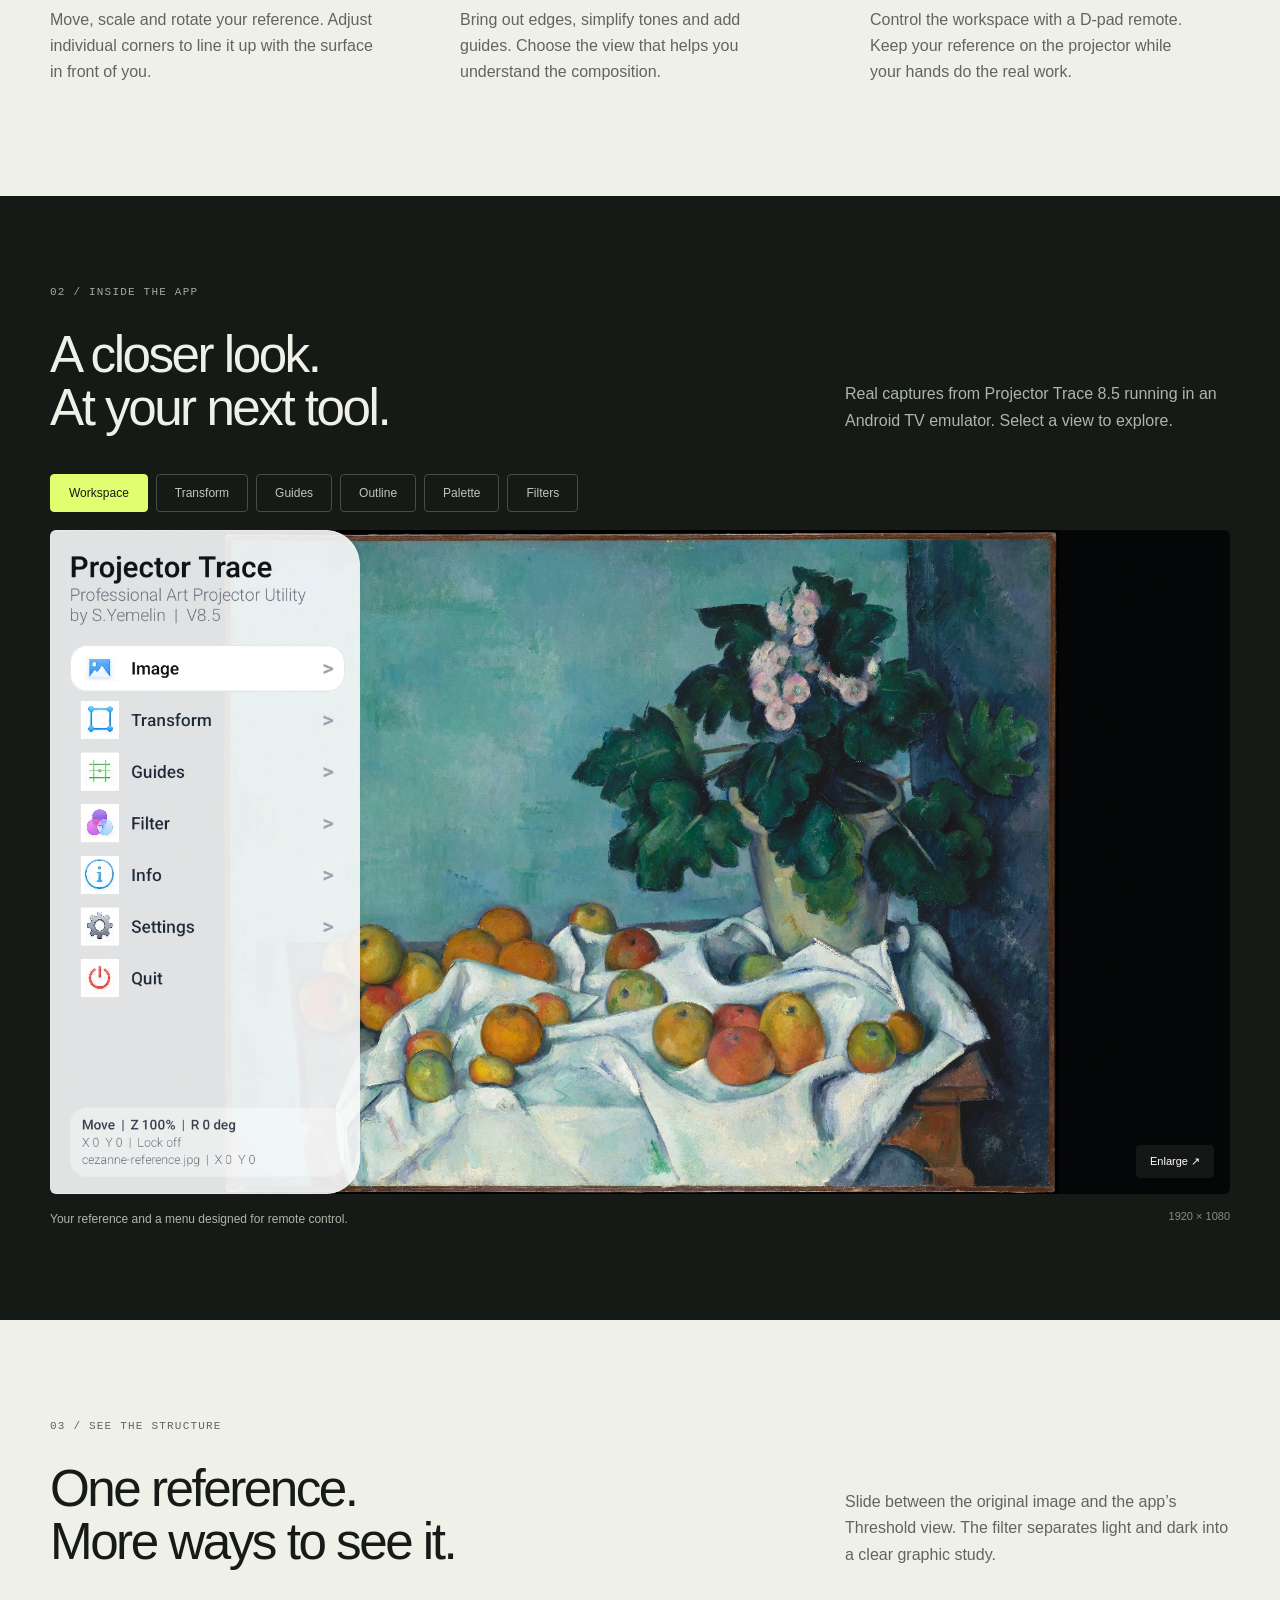
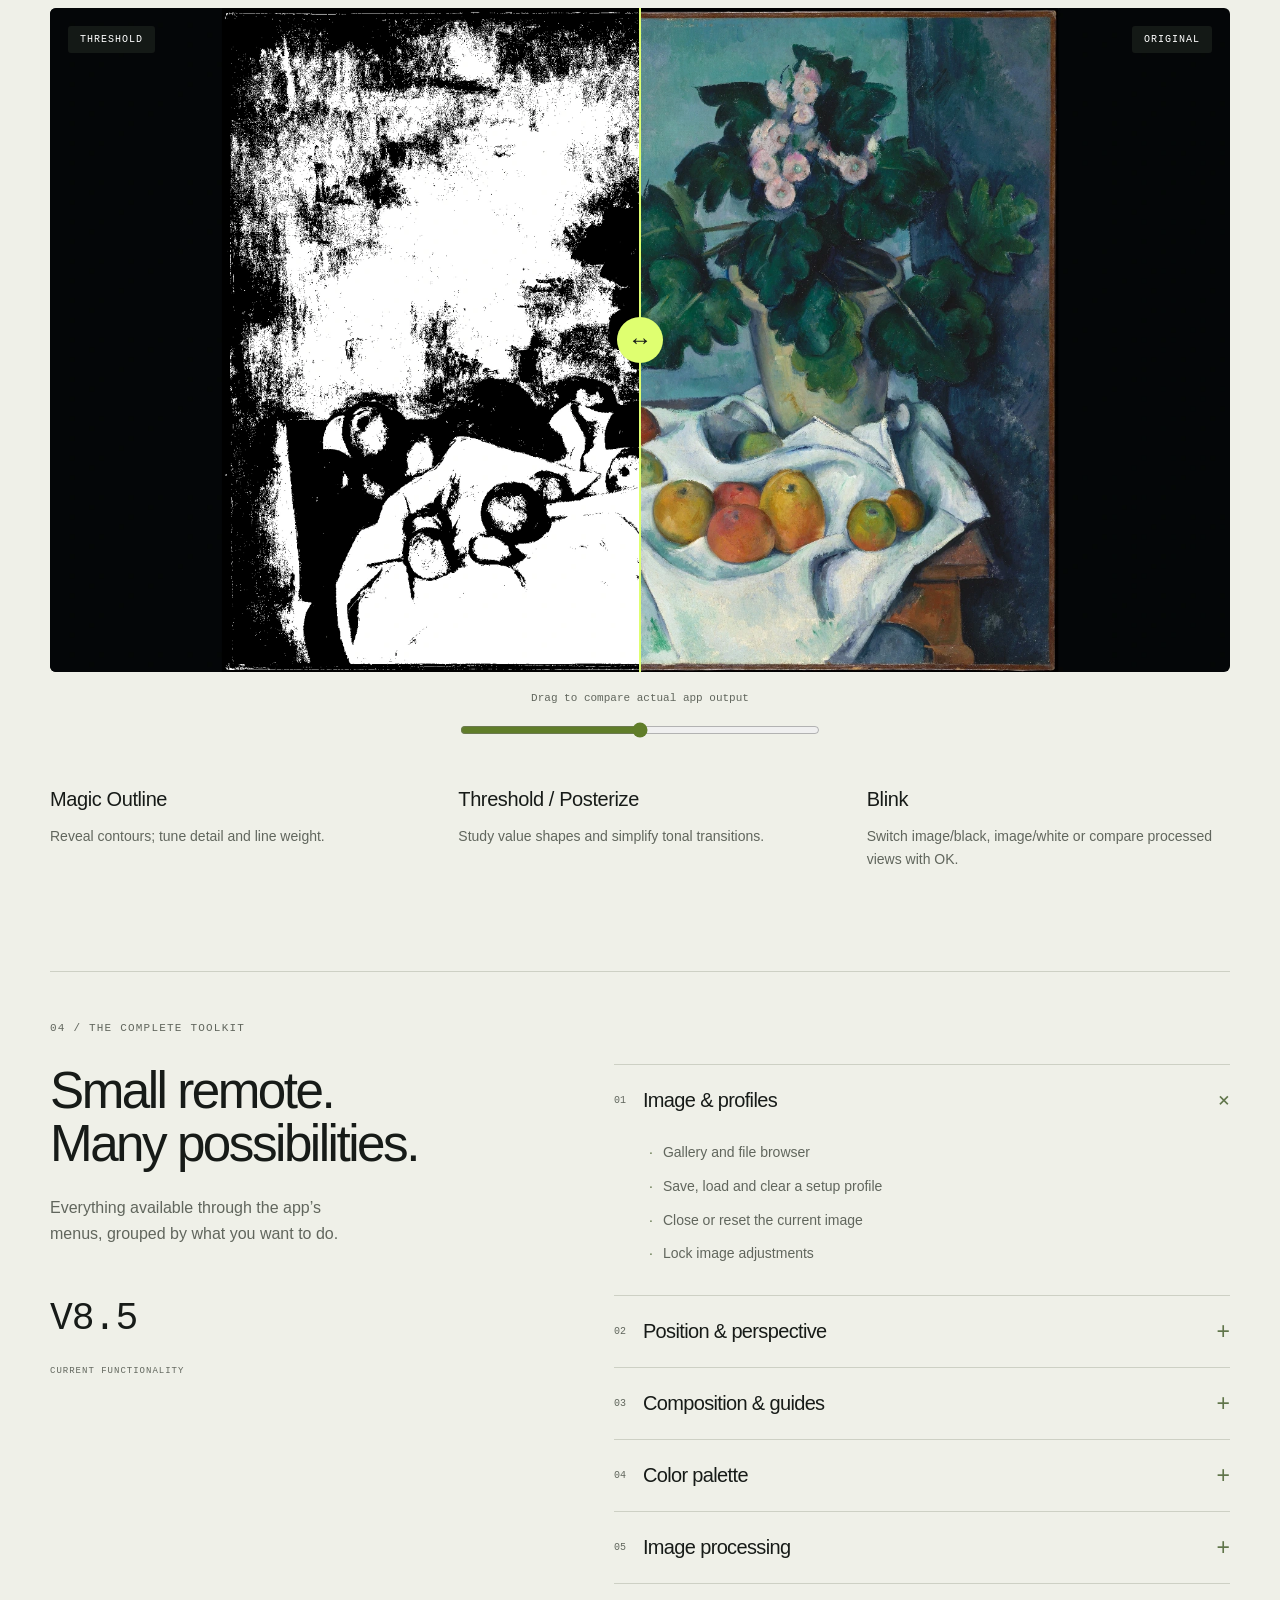
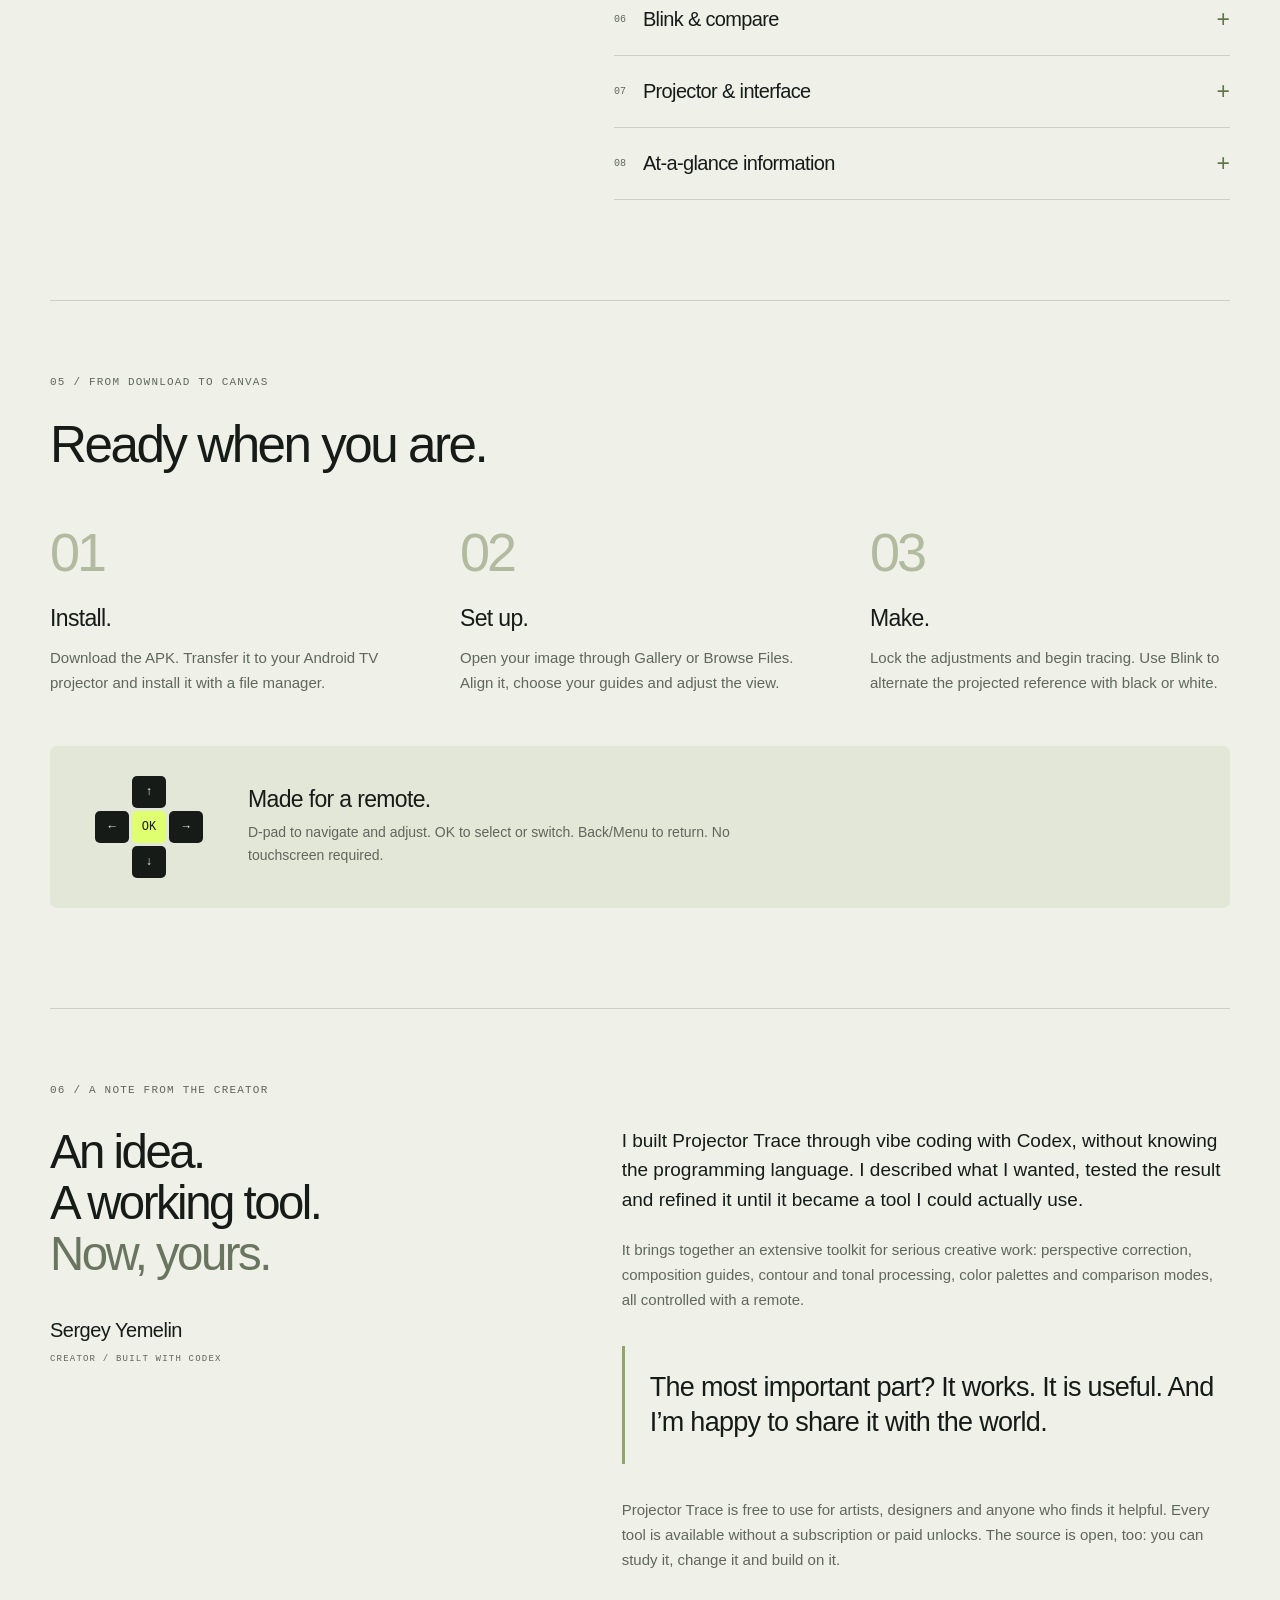
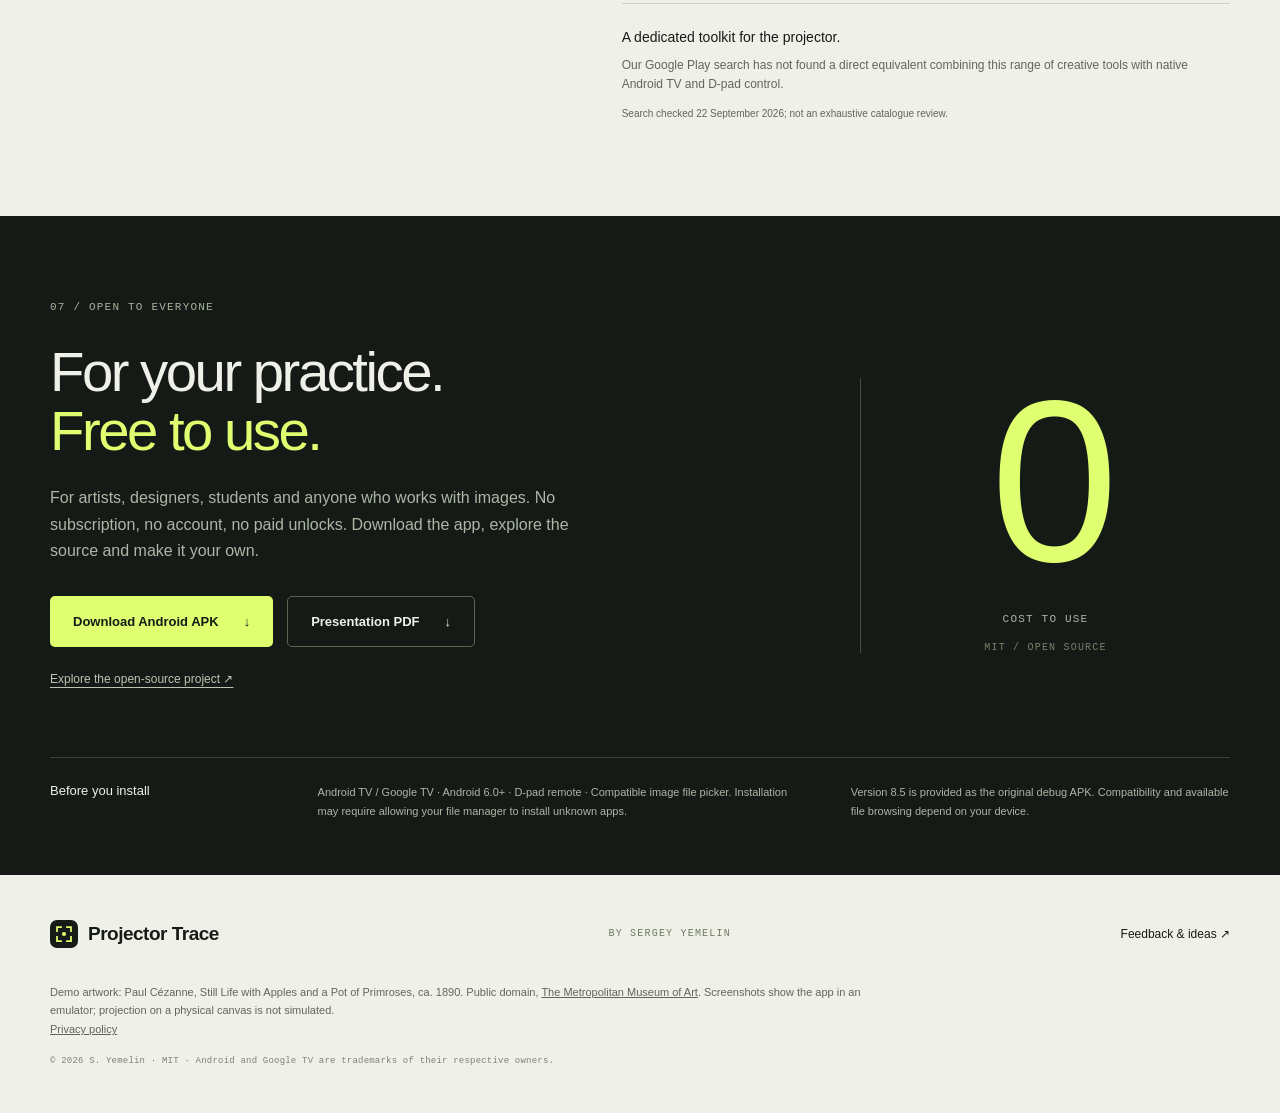
==== commit 996c92dd: "Harden image processing and TV navigation for 8.5.1 candidate" ====
--- a/site/index.html
+++ b/site/index.html
@@ -9,5 +9,5 @@
 <section class="workflow wrap"><div class="section-label">05 / <span lang="en">FROM DOWNLOAD TO CANVAS</span><span lang="ru">ОТ УСТАНОВКИ К ХОЛСТУ</span></div><h2><span lang="en">Ready when you are.</span><span lang="ru">Начните с вашего изображения.</span></h2><div class="steps"><article><span>01</span><h3><span lang="en">Install.</span><span lang="ru">Установите.</span></h3><p><span lang="en">Download the APK. Transfer it to your Android TV projector and install it with a file manager.</span><span lang="ru">Скачайте APK, перенесите на Android TV проектор и установите через файловый менеджер.</span></p></article><article><span>02</span><h3><span lang="en">Set up.</span><span lang="ru">Настройте.</span></h3><p><span lang="en">Open your image through Gallery or Browse Files. Align it, choose your guides and adjust the view.</span><span lang="ru">Откройте изображение через Gallery или Browse Files. Совместите его с холстом, выберите направляющие и обработку.</span></p></article><article><span>03</span><h3><span lang="en">Make.</span><span lang="ru">Создавайте.</span></h3><p><span lang="en">Lock the adjustments and begin tracing. Use Blink to alternate the projected reference with black or white.</span><span lang="ru">Заблокируйте настройки и переносите рисунок. Через Blink чередуйте референс с чёрным или белым экраном.</span></p></article></div><div class="remote-strip"><div class="dpad" aria-hidden="true"><i>↑</i><i>←</i><i>OK</i><i>→</i><i>↓</i></div><div><h3><span lang="en">Made for a remote.</span><span lang="ru">Создано для пульта.</span></h3><p><span lang="en">D-pad to navigate and adjust. OK to select or switch. Back/Menu to return. No touchscreen required.</span><span lang="ru">Стрелки — навигация и настройка. OK — выбор и переключение. Back/Menu — возврат. Сенсорный экран не нужен.</span></p></div></div></section>
 <section id="story" class="creator-section wrap"><div class="section-label">06 / <span lang="en">A NOTE FROM THE CREATOR</span><span lang="ru">ОТ АВТОРА</span></div><div class="creator-grid"><div class="creator-heading"><h2><span lang="en">An idea.<br>A working tool.<br><em>Now, yours.</em></span><span lang="ru">Идея.<br>Рабочий инструмент.<br><em>Теперь — для всех.</em></span></h2><div class="creator-signature"><strong>Sergey Yemelin</strong><span><span lang="en">CREATOR / BUILT WITH CODEX</span><span lang="ru">АВТОР / СОЗДАНО С CODEX</span></span></div></div><div class="creator-copy"><p class="creator-lead"><span lang="en">I built Projector Trace through vibe coding with Codex, without knowing the programming language. I described what I wanted, tested the result and refined it until it became a tool I could actually use.</span><span lang="ru">Я создал Projector Trace через вайб-кодинг с Codex, не зная языка программирования. Описывал, что хочу получить, проверял результат и дорабатывал его, пока идея не стала инструментом, которым можно пользоваться.</span></p><p><span lang="en">It brings together an extensive toolkit for serious creative work: perspective correction, composition guides, contour and tonal processing, color palettes and comparison modes, all controlled with a remote.</span><span lang="ru">В нём собран обширный инструментарий для профессиональной творческой работы: коррекция перспективы, композиционные направляющие, обработка контуров и тонов, цветовые палитры и режимы сравнения. Всё это управляется пультом.</span></p><blockquote><span lang="en">The most important part? It works. It is useful. And I’m happy to share it with the world.</span><span lang="ru">Главное — оно работает. Оно полезно. И я рад поделиться им с миром.</span></blockquote><p><span lang="en">Projector Trace is free to use for artists, designers and anyone who finds it helpful. Every tool is available without a subscription or paid unlocks. The source is open, too: you can study it, change it and build on it.</span><span lang="ru">Projector Trace доступен для бесплатного пользования художникам, дизайнерам и всем, кому он пригодится. Все инструменты доступны без подписки и платной разблокировки. Исходный код тоже открыт: его можно изучать, изменять и развивать.</span></p><div class="distinctive-note"><strong><span lang="en">A dedicated toolkit for the projector.</span><span lang="ru">Специализированный инструмент для проектора.</span></strong><p><span lang="en">Our Google Play search has not found a direct equivalent combining this range of creative tools with native Android TV and D-pad control.</span><span lang="ru">В ходе поиска в Google Play прямого аналога с таким сочетанием творческих инструментов, поддержкой Android TV и управлением D-pad пультом пока не найдено.</span></p><small><span lang="en">Search checked 22 September 2026; not an exhaustive catalogue review.</span><span lang="ru">Поиск проверен 22 сентября 2026 года; это не полный аудит каталога.</span></small></div></div></div></section>
 <section id="download" class="download-section"><div class="wrap"><div class="section-label">07 / <span lang="en">OPEN TO EVERYONE</span><span lang="ru">ДОСТУПНО КАЖДОМУ</span></div><div class="download-grid"><div><h2><span lang="en">For your practice.<br><em>Free to use.</em></span><span lang="ru">Для вашего творчества.<br><em>Бесплатно.</em></span></h2><p><span lang="en">For artists, designers, students and anyone who works with images. No subscription, no account, no paid unlocks. Download the app, explore the source and make it your own.</span><span lang="ru">Для художников, дизайнеров, студентов и всех, кто работает с изображениями. Без подписки, аккаунта и платной разблокировки. Скачивайте приложение, изучайте код и адаптируйте под себя.</span></p><div class="download-actions"><a class="button lime" href="https://github.com/yemelinart/ProjectorTrace/releases/download/v8.5/ProjectorTrace-V8.5.apk"><span lang="en">Download Android APK</span><span lang="ru">Скачать Android APK</span> <span>↓</span></a><a class="button outline" href="Projector-Trace-Presentation.pdf"><span lang="en">Presentation PDF</span><span lang="ru">Презентация PDF</span> <span>↓</span></a></div><a class="source-link" href="https://github.com/yemelinart/ProjectorTrace"><span lang="en">Explore the open-source project</span><span lang="ru">Открыть исходный код</span> ↗</a></div><div class="zero"><span>0</span><p><span lang="en">COST TO USE</span><span lang="ru">СТОИМОСТЬ ИСПОЛЬЗОВАНИЯ</span></p><div>MIT / OPEN SOURCE</div></div></div><div class="install-note"><strong><span lang="en">Before you install</span><span lang="ru">Перед установкой</span></strong><p><span lang="en">Android TV / Google TV · Android 6.0+ · D-pad remote · Compatible image file picker. Installation may require allowing your file manager to install unknown apps.</span><span lang="ru">Android TV / Google TV · Android 6.0+ · D-pad пульт · Совместимый файловый браузер. Для установки может потребоваться разрешение на установку неизвестных приложений.</span></p><p><span lang="en">Version 8.5 is provided as the original debug APK. Compatibility and available file browsing depend on your device.</span><span lang="ru">Версия 8.5 доступна как оригинальный debug APK. Совместимость и возможности выбора файлов зависят от устройства.</span></p></div></div></section>
-</main><footer class="wrap"><div class="footer-top"><a class="brand" href="#"><img src="assets/mark.svg" width="28" height="28" alt="">Projector Trace</a><span>BY SERGEY YEMELIN</span><a href="https://github.com/yemelinart/ProjectorTrace/issues"><span lang="en">Feedback & ideas</span><span lang="ru">Отзывы и идеи</span> ↗</a></div><p><span lang="en">Demo artwork: Paul Cézanne, Still Life with Apples and a Pot of Primroses, ca. 1890. Public domain,</span><span lang="ru">Картина в демонстрации: Поль Сезанн, «Натюрморт с яблоками и горшком примул», около 1890. Общественное достояние,</span> <a href="https://www.metmuseum.org/art/collection/search/435882">The Metropolitan Museum of Art</a>. <span lang="en">Screenshots show the app in an emulator; projection on a physical canvas is not simulated.</span><span lang="ru">Скриншоты сняты в эмуляторе; проекция на физический холст не имитируется.</span></p><p class="tiny">© 2026 S. Yemelin · MIT · Android and Google TV are trademarks of their respective owners.</p></footer>
+</main><footer class="wrap"><div class="footer-top"><a class="brand" href="#"><img src="assets/mark.svg" width="28" height="28" alt="">Projector Trace</a><span>BY SERGEY YEMELIN</span><a href="https://github.com/yemelinart/ProjectorTrace/issues"><span lang="en">Feedback & ideas</span><span lang="ru">Отзывы и идеи</span> ↗</a></div><p><span lang="en">Demo artwork: Paul Cézanne, Still Life with Apples and a Pot of Primroses, ca. 1890. Public domain,</span><span lang="ru">Картина в демонстрации: Поль Сезанн, «Натюрморт с яблоками и горшком примул», около 1890. Общественное достояние,</span> <a href="https://www.metmuseum.org/art/collection/search/435882">The Metropolitan Museum of Art</a>. <span lang="en">Screenshots show the app in an emulator; projection on a physical canvas is not simulated.</span><span lang="ru">Скриншоты сняты в эмуляторе; проекция на физический холст не имитируется.</span></p><p><a href="privacy.html"><span lang="en">Privacy policy</span><span lang="ru">Политика конфиденциальности</span></a></p><p class="tiny">© 2026 S. Yemelin · MIT · Android and Google TV are trademarks of their respective owners.</p></footer>
 <dialog id="lightbox"><button id="close-lightbox" aria-label="Close enlarged screenshot">×</button><img src="assets/interface.webp" alt="Enlarged Projector Trace screenshot"></dialog><script src="app.js"></script></body></html>
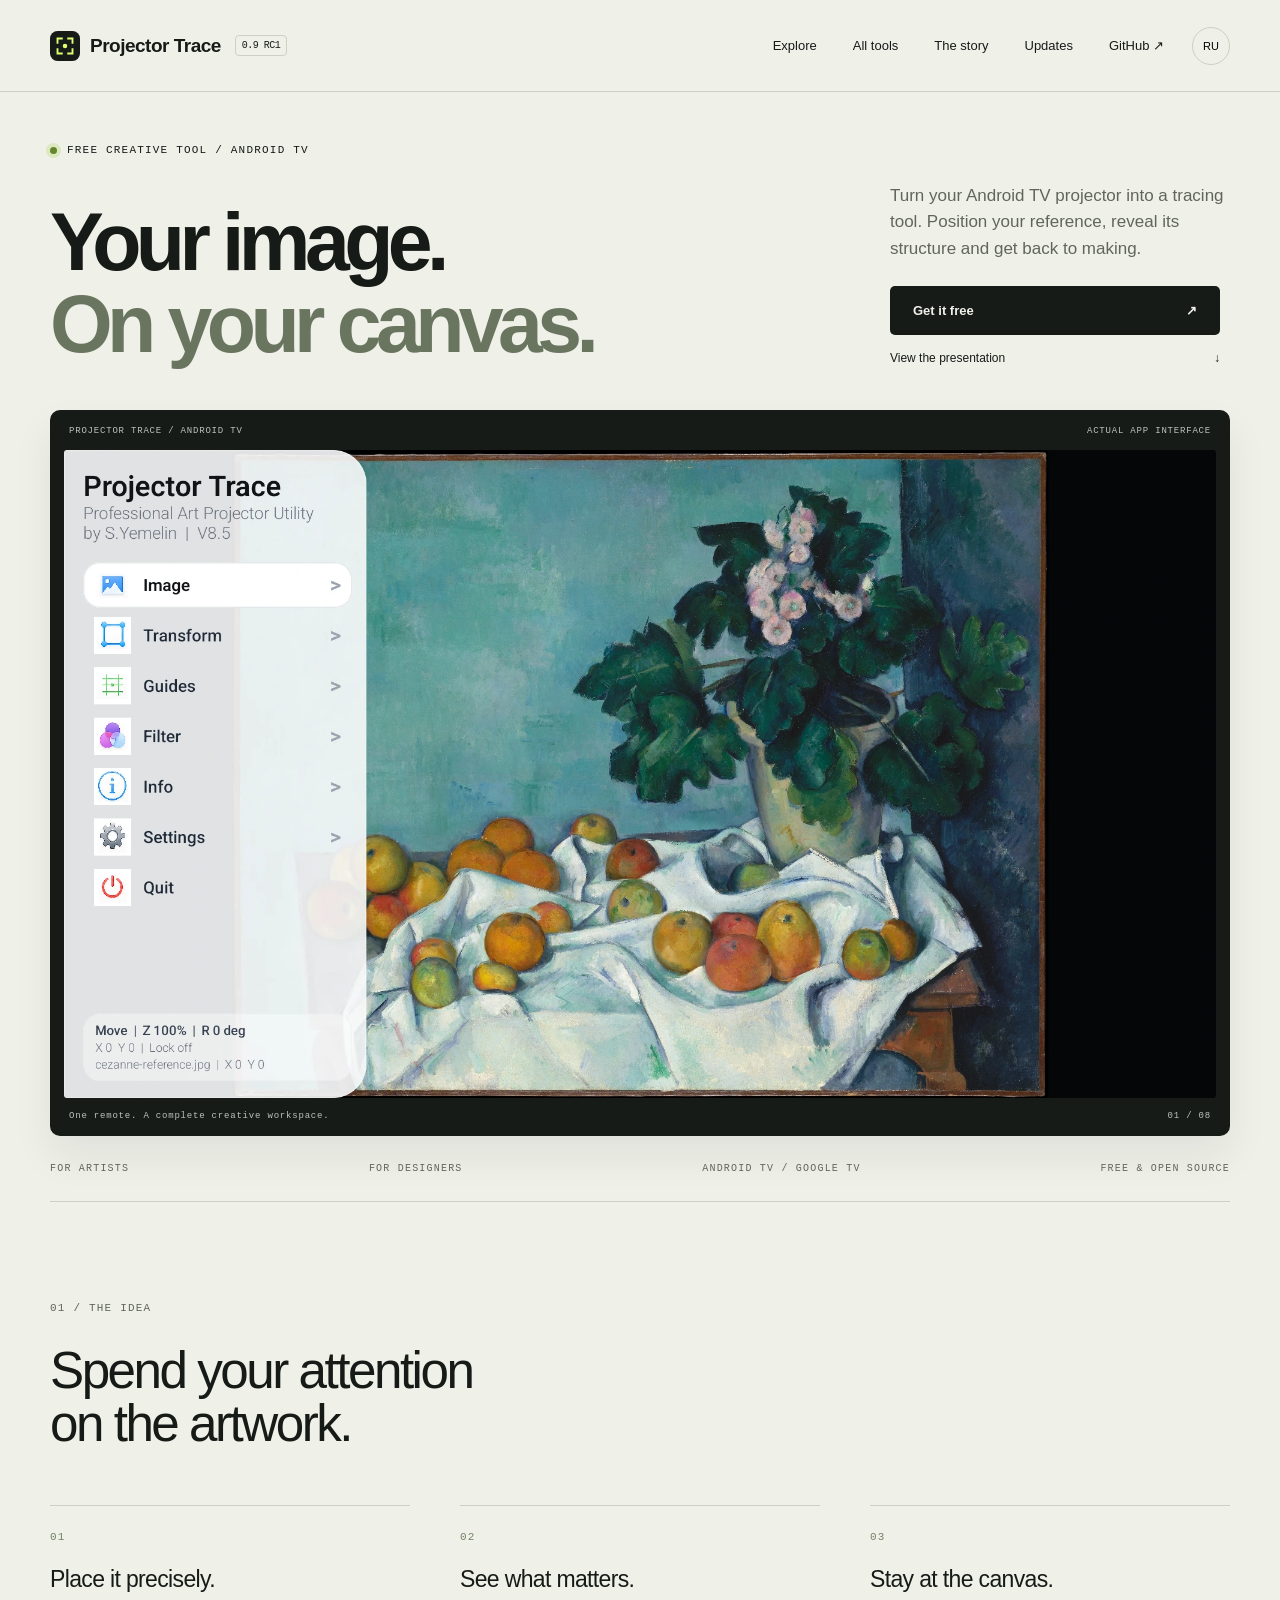
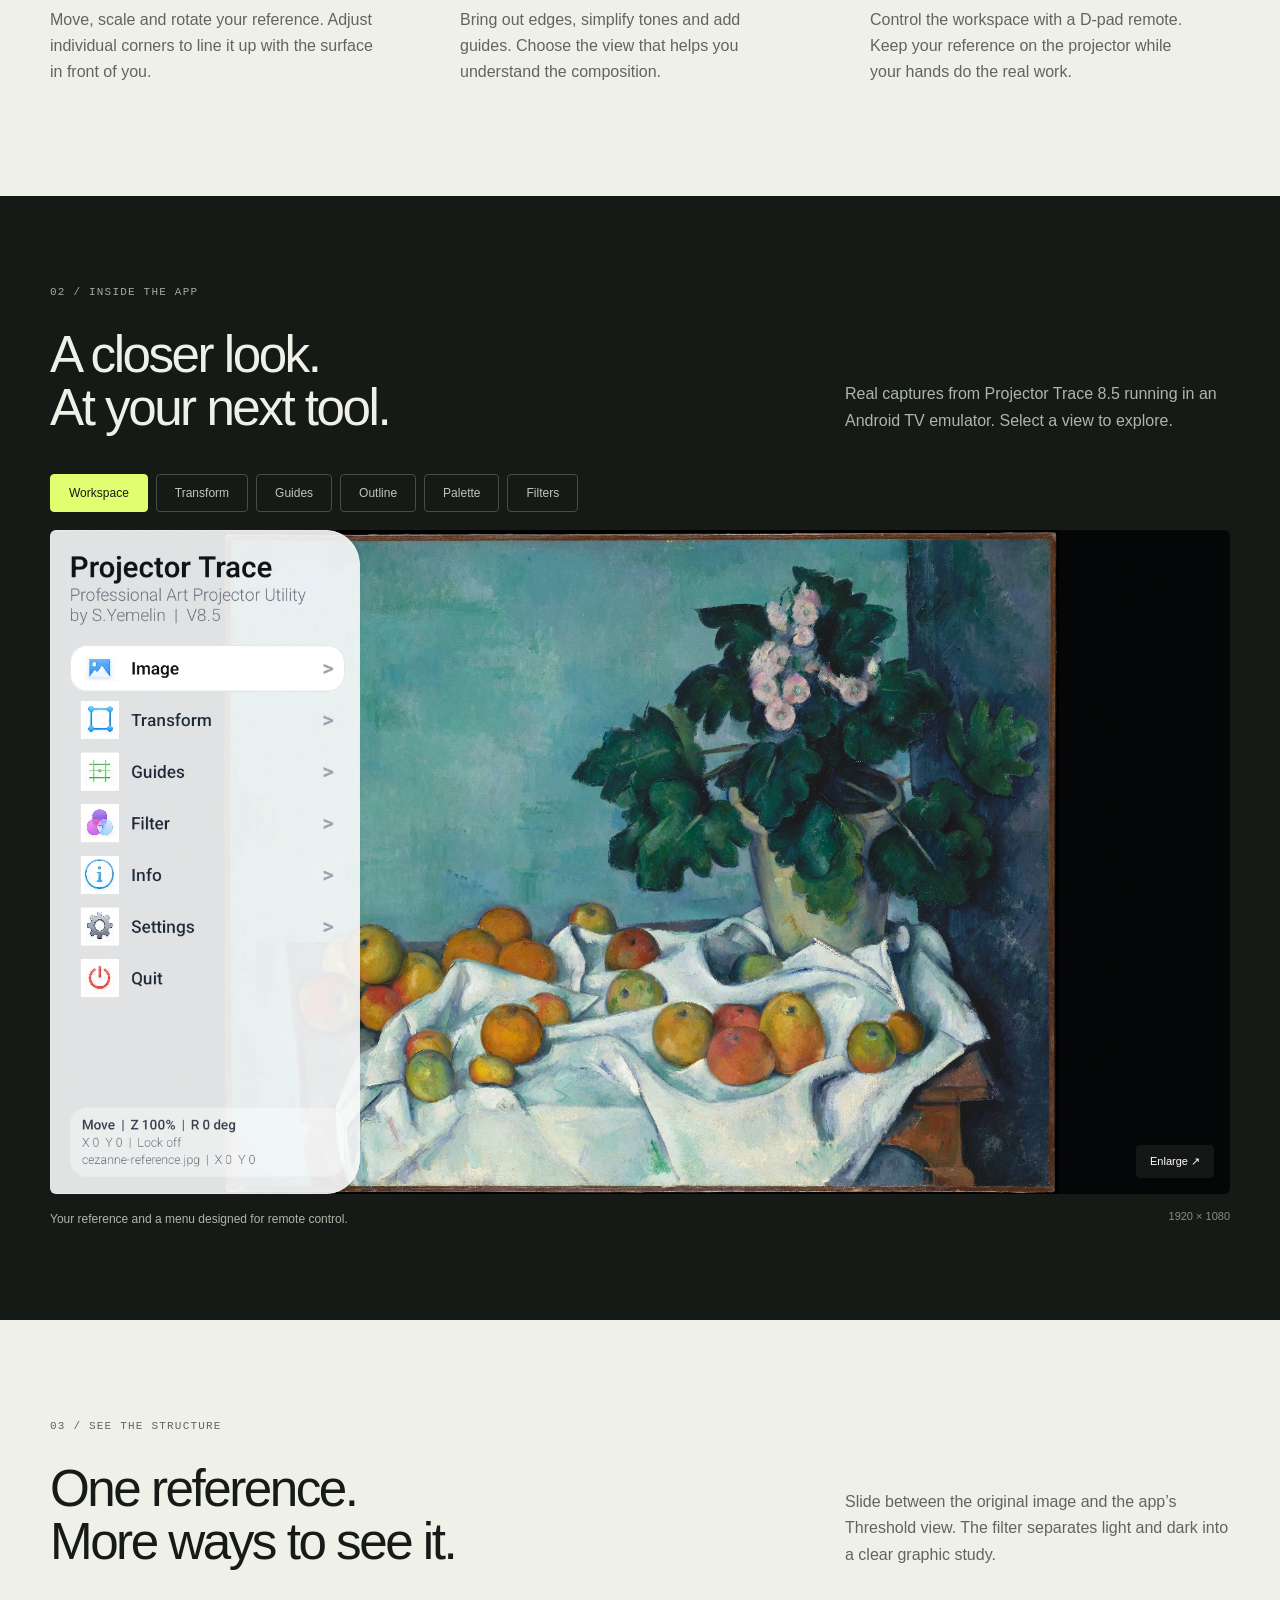
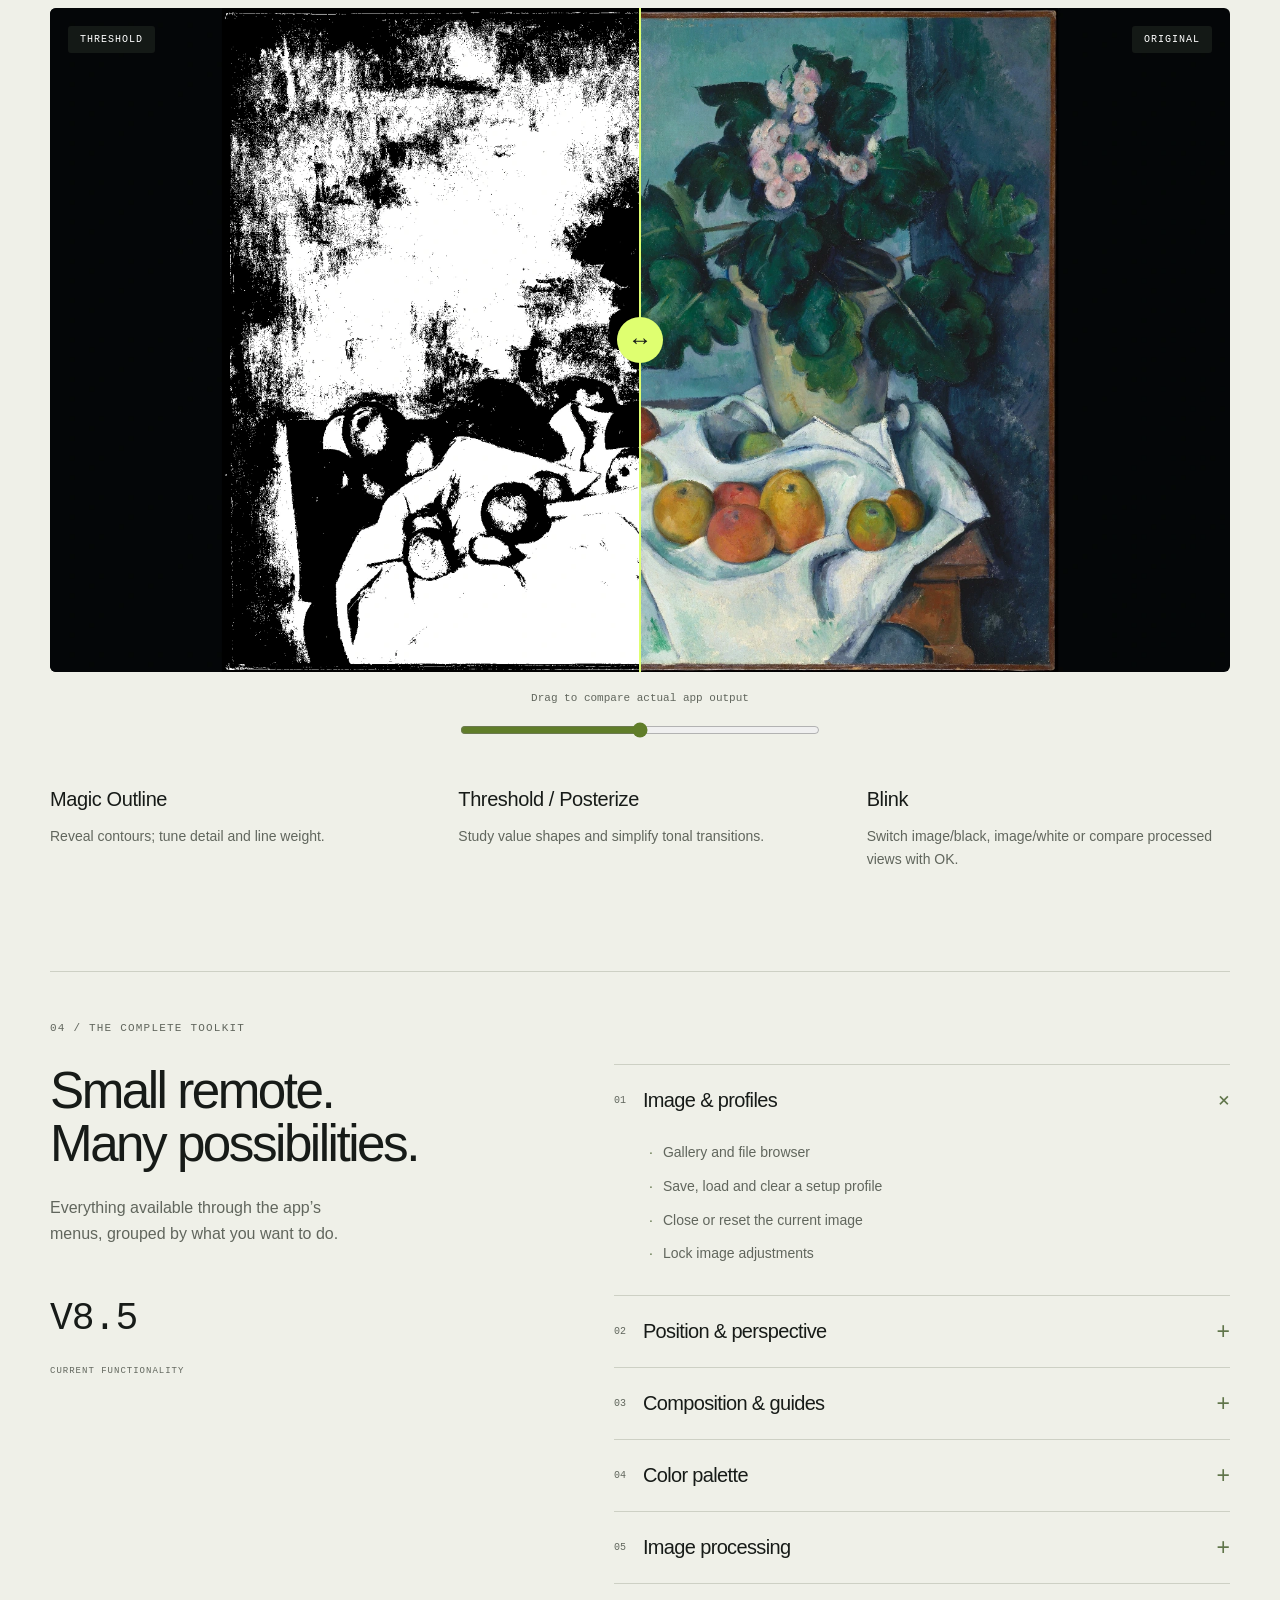
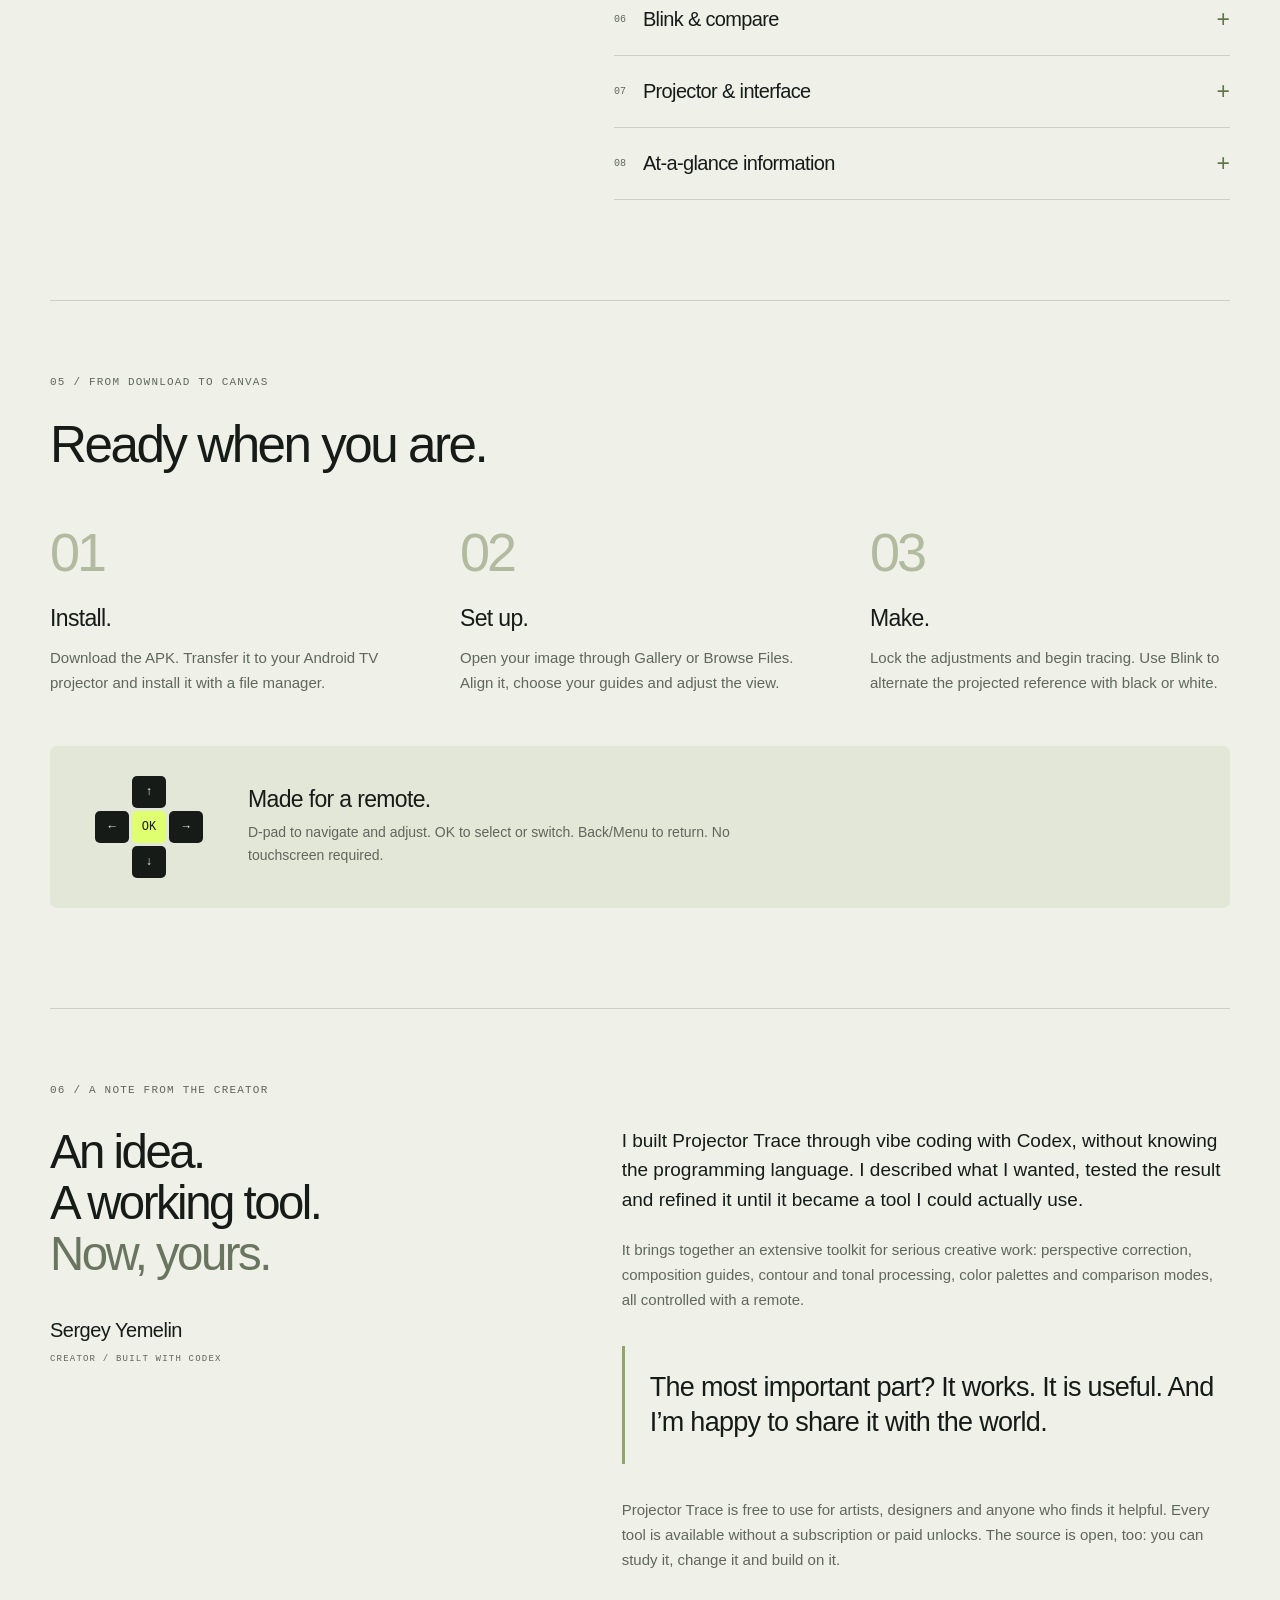
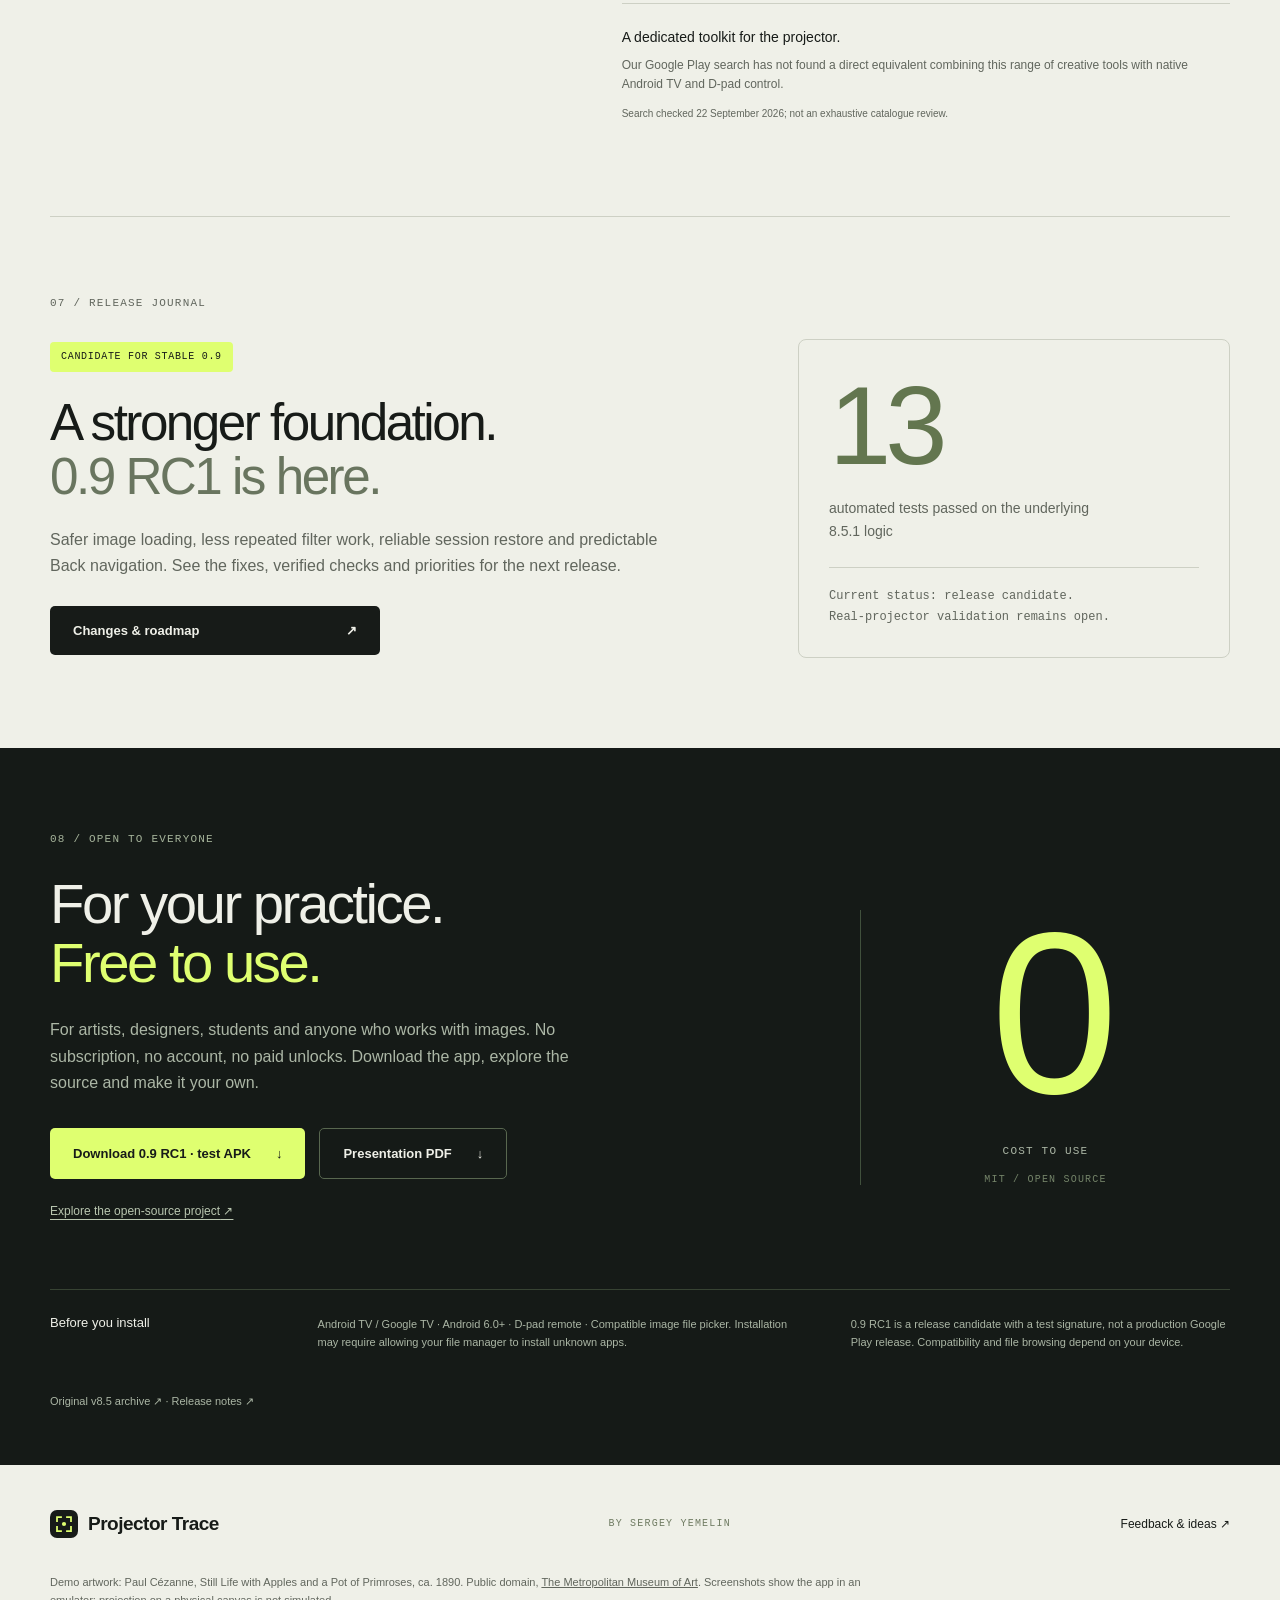
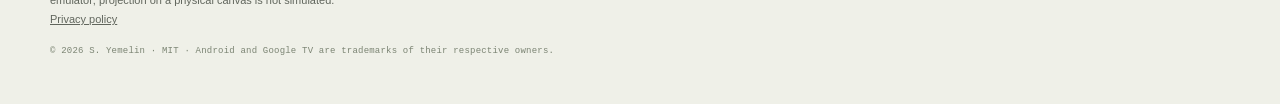
==== commit f22ef0de: "Prepare 0.9 RC1 and publish bilingual release journal and roadmap" ====
--- a/site/index.html
+++ b/site/index.html
@@ -1,6 +1,6 @@
-<!doctype html><html lang="en"><head><meta charset="utf-8"><meta name="viewport" content="width=device-width,initial-scale=1"><title>Projector Trace — Your image. On your canvas.</title><meta name="description" content="A free, open-source Android TV projector app for artists and designers. Align images, reveal outlines and trace onto your canvas using a remote."><meta property="og:title" content="Projector Trace — Your image. On your canvas."><meta property="og:description" content="Free creative tools for your Android TV projector. Made for artists and designers."><meta property="og:image" content="https://yemelinart.github.io/ProjectorTrace/assets/social-cover.png"><meta property="og:type" content="website"><meta name="theme-color" content="#eff0e8"><link rel="icon" href="assets/mark.svg" type="image/svg+xml"><link rel="stylesheet" href="style.css"></head><body>
+<!doctype html><html lang="en"><head><meta charset="utf-8"><meta name="viewport" content="width=device-width,initial-scale=1"><title>Projector Trace — Your image. On your canvas.</title><meta name="description" content="A free, open-source Android TV projector app for artists and designers. Align images, reveal outlines and trace onto your canvas using a remote."><meta property="og:title" content="Projector Trace — Your image. On your canvas."><meta property="og:description" content="Free creative tools for your Android TV projector. Made for artists and designers."><meta property="og:image" content="https://yemelinart.github.io/ProjectorTrace/assets/social-cover.png"><meta property="og:type" content="website"><meta name="theme-color" content="#eff0e8"><link rel="icon" href="assets/mark.svg" type="image/svg+xml"><link rel="stylesheet" href="style.css"><link rel="stylesheet" href="releases.css"></head><body>
 <a class="skip" href="#main">Skip to content</a>
-<header class="nav"><a class="brand" href="#"><img src="assets/mark.svg" width="30" height="30" alt="">Projector Trace<span class="version">8.5</span></a><nav><a href="#workspace"><span lang="en">Explore</span><span lang="ru">Обзор</span></a><a href="#toolkit"><span lang="en">All tools</span><span lang="ru">Все функции</span></a><a class="story-nav" href="#story"><span lang="en">The story</span><span lang="ru">От автора</span></a><a href="https://github.com/yemelinart/ProjectorTrace">GitHub ↗</a></nav><button id="language" aria-label="Switch to Russian">RU</button></header>
+<header class="nav"><a class="brand" href="#"><img src="assets/mark.svg" width="30" height="30" alt="">Projector Trace<span class="version">0.9 RC1</span></a><nav><a href="#workspace"><span lang="en">Explore</span><span lang="ru">Обзор</span></a><a href="#toolkit"><span lang="en">All tools</span><span lang="ru">Все функции</span></a><a class="story-nav" href="#story"><span lang="en">The story</span><span lang="ru">От автора</span></a><a href="releases.html"><span lang="en">Updates</span><span lang="ru">Обновления</span></a><a href="https://github.com/yemelinart/ProjectorTrace">GitHub ↗</a></nav><button id="language" aria-label="Switch to Russian">RU</button></header>
 <main id="main"><section class="hero wrap"><div class="eyebrow"><span class="dot"></span><span lang="en">FREE CREATIVE TOOL / ANDROID TV</span><span lang="ru">БЕСПЛАТНЫЙ ИНСТРУМЕНТ / ANDROID TV</span></div><div class="hero-copy"><h1><span lang="en">Your image.<br><em>On your canvas.</em></span><span lang="ru">Ваш референс.<br><em>На вашем холсте.</em></span></h1><div class="hero-side"><p><span lang="en">Turn your Android TV projector into a tracing tool. Position your reference, reveal its structure and get back to making.</span><span lang="ru">Превратите Android TV проектор в инструмент для переноса рисунка. Настройте референс, выделите его структуру и приступайте к работе.</span></p><a class="button primary" href="#download"><span lang="en">Get it free</span><span lang="ru">Скачать бесплатно</span> <span>↗</span></a><a class="text-link" href="Projector-Trace-Presentation.pdf"><span lang="en">View the presentation</span><span lang="ru">Смотреть презентацию</span> <span>↓</span></a></div></div><div class="hero-stage"><div class="stage-label"><span>PROJECTOR TRACE / ANDROID TV</span><span><span lang="en">ACTUAL APP INTERFACE</span><span lang="ru">НАСТОЯЩИЙ ИНТЕРФЕЙС</span></span></div><img class="hero-screen" src="assets/interface.webp" width="1920" height="1080" alt="Projector Trace interface showing a Cézanne reference painting and its remote-controlled menu"><div class="stage-foot"><span><span lang="en">One remote. A complete creative workspace.</span><span lang="ru">Один пульт. Все инструменты под рукой.</span></span><span>01 / 08</span></div></div><div class="strap"><span><span lang="en">FOR ARTISTS</span><span lang="ru">ДЛЯ ХУДОЖНИКОВ</span></span><span><span lang="en">FOR DESIGNERS</span><span lang="ru">ДЛЯ ДИЗАЙНЕРОВ</span></span><span>ANDROID TV / GOOGLE TV</span><span><span lang="en">FREE & OPEN SOURCE</span><span lang="ru">БЕСПЛАТНО И С ОТКРЫТЫМ КОДОМ</span></span></div></section>
 <section class="manifesto wrap"><div class="section-label">01 / <span lang="en">THE IDEA</span><span lang="ru">ИДЕЯ</span></div><h2><span lang="en">Spend your attention<br>on the artwork.</span><span lang="ru">Больше внимания<br>вашей работе.</span></h2><div class="value-grid"><article><span class="small-index">01</span><h3><span lang="en">Place it precisely.</span><span lang="ru">Точное положение.</span></h3><p><span lang="en">Move, scale and rotate your reference. Adjust individual corners to line it up with the surface in front of you.</span><span lang="ru">Перемещайте, масштабируйте и поворачивайте референс. Настраивайте каждый угол, совмещая изображение с рабочей поверхностью.</span></p></article><article><span class="small-index">02</span><h3><span lang="en">See what matters.</span><span lang="ru">Видеть главное.</span></h3><p><span lang="en">Bring out edges, simplify tones and add guides. Choose the view that helps you understand the composition.</span><span lang="ru">Выделяйте контуры, упрощайте тона, добавляйте направляющие. Выбирайте вид, который помогает разобрать композицию.</span></p></article><article><span class="small-index">03</span><h3><span lang="en">Stay at the canvas.</span><span lang="ru">Оставайтесь у холста.</span></h3><p><span lang="en">Control the workspace with a D-pad remote. Keep your reference on the projector while your hands do the real work.</span><span lang="ru">Управляйте приложением обычным пультом. Референс остаётся на проекторе, а ваши руки создают работу.</span></p></article></div></section>
 <section id="workspace" class="dark-section"><div class="wrap"><div class="section-label">02 / <span lang="en">INSIDE THE APP</span><span lang="ru">ВНУТРИ ПРИЛОЖЕНИЯ</span></div><div class="section-heading"><h2><span lang="en">A closer look.<br>At your next tool.</span><span lang="ru">Ваш новый инструмент.<br>Крупным планом.</span></h2><p><span lang="en">Real captures from Projector Trace 8.5 running in an Android TV emulator. Select a view to explore.</span><span lang="ru">Настоящие экраны Projector Trace 8.5 в Android TV эмуляторе. Выберите режим для просмотра.</span></p></div><div class="screen-tabs" role="group" aria-label="Application screenshots"><button data-screen="interface" class="active"><span lang="en">Workspace</span><span lang="ru">Интерфейс</span></button><button data-screen="transform-menu"><span lang="en">Transform</span><span lang="ru">Трансформация</span></button><button data-screen="guides"><span lang="en">Guides</span><span lang="ru">Направляющие</span></button><button data-screen="outline"><span lang="en">Outline</span><span lang="ru">Контуры</span></button><button data-screen="palette"><span lang="en">Palette</span><span lang="ru">Палитра</span></button><button data-screen="filter-menu"><span lang="en">Filters</span><span lang="ru">Фильтры</span></button></div><button class="screen-expand" aria-label="Enlarge application screenshot"><img id="workspace-screen" src="assets/interface.webp" width="1920" height="1080" loading="lazy" alt="Projector Trace main interface"><span class="expand-label"><span lang="en">Enlarge</span><span lang="ru">Увеличить</span> ↗</span></button><div class="screen-caption"><p id="screen-description"><span lang="en">Your reference and a menu designed for remote control.</span><span lang="ru">Референс и меню для управления пультом.</span></p><span>1920 × 1080</span></div></div></section>
@@ -8,6 +8,7 @@
 <section id="toolkit" class="toolkit wrap"><div class="section-label">04 / <span lang="en">THE COMPLETE TOOLKIT</span><span lang="ru">ПОЛНЫЙ НАБОР ИНСТРУМЕНТОВ</span></div><div class="toolkit-layout"><div class="toolkit-intro"><h2><span lang="en">Small remote.<br>Many possibilities.</span><span lang="ru">Небольшой пульт.<br>Много возможностей.</span></h2><p><span lang="en">Everything available through the app’s menus, grouped by what you want to do.</span><span lang="ru">Все функции, доступные через меню приложения, сгруппированы по задачам.</span></p><div class="edition">V8.5<br><span><span lang="en">CURRENT FUNCTIONALITY</span><span lang="ru">ВОЗМОЖНОСТИ ТЕКУЩЕЙ ВЕРСИИ</span></span></div></div><div class="feature-list"><details class="feature-group" open><summary><span class="num">01</span><h3><span lang="en">Image & profiles</span><span lang="ru">Изображения и профили</span></h3><span class="plus" aria-hidden="true">+</span></summary><ul><li><span lang="en">Gallery and file browser</span><span lang="ru">Галерея и файловый браузер</span></li><li><span lang="en">Save, load and clear a setup profile</span><span lang="ru">Сохранение, загрузка и удаление профиля</span></li><li><span lang="en">Close or reset the current image</span><span lang="ru">Закрытие и сброс изображения</span></li><li><span lang="en">Lock image adjustments</span><span lang="ru">Блокировка настроек изображения</span></li></ul></details><details class="feature-group" ><summary><span class="num">02</span><h3><span lang="en">Position & perspective</span><span lang="ru">Положение и перспектива</span></h3><span class="plus" aria-hidden="true">+</span></summary><ul><li><span lang="en">Move and zoom</span><span lang="ru">Перемещение и масштаб</span></li><li><span lang="en">Rotate with adjustable rotation step</span><span lang="ru">Поворот с настраиваемым шагом</span></li><li><span lang="en">Fit image to the projection area</span><span lang="ru">Вписывание изображения в область проекции</span></li><li><span lang="en">Distort: adjust individual image corners</span><span lang="ru">Перспектива: отдельная настройка углов</span></li><li><span lang="en">Flip horizontally or vertically</span><span lang="ru">Отражение по горизонтали и вертикали</span></li><li><span lang="en">Reset transformations</span><span lang="ru">Сброс трансформаций</span></li></ul></details><details class="feature-group" ><summary><span class="num">03</span><h3><span lang="en">Composition & guides</span><span lang="ru">Композиция и направляющие</span></h3><span class="plus" aria-hidden="true">+</span></summary><ul><li><span lang="en">Grid with adjustable size and color</span><span lang="ru">Сетка с настройкой размера и цвета</span></li><li><span lang="en">Rulers and center cross</span><span lang="ru">Линейки и перекрестие центра</span></li><li><span lang="en">Canvas frame: presets, custom ratio and color</span><span lang="ru">Рамка холста: форматы, пропорции и цвет</span></li><li><span lang="en">Crop with individually adjustable edges</span><span lang="ru">Обрезка с настройкой каждой стороны</span></li><li><span lang="en">Guide shapes with color and rotation</span><span lang="ru">Фигуры с настройкой цвета и поворота</span></li><li><span lang="en">Corner guides: position and color</span><span lang="ru">Угловые направляющие: положение и цвет</span></li><li><span lang="en">Reset guides or crop independently</span><span lang="ru">Отдельный сброс направляющих и обрезки</span></li></ul></details><details class="feature-group" ><summary><span class="num">04</span><h3><span lang="en">Color palette</span><span lang="ru">Цветовая палитра</span></h3><span class="plus" aria-hidden="true">+</span></summary><ul><li><span lang="en">Extract a palette from the reference</span><span lang="ru">Палитра по цветам референса</span></li><li><span lang="en">Adjust color count and palette mode</span><span lang="ru">Настройка числа цветов и режима</span></li><li><span lang="en">Move and resize the palette</span><span lang="ru">Перемещение и масштаб палитры</span></li><li><span lang="en">Show or hide the palette</span><span lang="ru">Включение и скрытие палитры</span></li></ul></details><details class="feature-group" ><summary><span class="num">05</span><h3><span lang="en">Image processing</span><span lang="ru">Обработка изображения</span></h3><span class="plus" aria-hidden="true">+</span></summary><ul><li><span lang="en">Paint with adjustable detail</span><span lang="ru">Paint: упрощение с настройкой деталей</span></li><li><span lang="en">Magic Outline: detail and line weight</span><span lang="ru">Magic Outline: детализация и толщина линий</span></li><li><span lang="en">Threshold with adjustable level</span><span lang="ru">Threshold: порог чёрного и белого</span></li><li><span lang="en">Channel Mixer</span><span lang="ru">Микшер цветовых каналов</span></li><li><span lang="en">Posterize with adjustable level</span><span lang="ru">Постеризация с настройкой уровня</span></li><li><span lang="en">Opacity and blending mode</span><span lang="ru">Прозрачность и режим наложения</span></li><li><span lang="en">Brightness and contrast</span><span lang="ru">Яркость и контраст</span></li><li><span lang="en">Edge / Outline: strength, thickness, detail, smoothing</span><span lang="ru">Edge / Outline: сила, толщина, детали, сглаживание</span></li><li><span lang="en">Sharpness and noise reduction</span><span lang="ru">Резкость и подавление шума</span></li><li><span lang="en">Lines with adjustable strength</span><span lang="ru">Линии с настройкой интенсивности</span></li><li><span lang="en">Invert and adjustable blur</span><span lang="ru">Инверсия и настраиваемое размытие</span></li><li><span lang="en">Reset all filters</span><span lang="ru">Сброс всех фильтров</span></li></ul></details><details class="feature-group" ><summary><span class="num">06</span><h3><span lang="en">Blink & compare</span><span lang="ru">Blink и сравнение</span></h3><span class="plus" aria-hidden="true">+</span></summary><ul><li><span lang="en">Image / Black</span><span lang="ru">Изображение / чёрный экран</span></li><li><span lang="en">Image / White</span><span lang="ru">Изображение / белый экран</span></li><li><span lang="en">Compare filtered, original, outline and black-and-white views</span><span lang="ru">Сравнение обработки, оригинала, контуров и чёрно-белого вида</span></li><li><span lang="en">Switch with OK when menus and tools are closed</span><span lang="ru">Переключение кнопкой OK при закрытых меню и инструментах</span></li></ul></details><details class="feature-group" ><summary><span class="num">07</span><h3><span lang="en">Projector & interface</span><span lang="ru">Проектор и интерфейс</span></h3><span class="plus" aria-hidden="true">+</span></summary><ul><li><span lang="en">Projector orientation modes</span><span lang="ru">Режимы ориентации проектора</span></li><li><span lang="en">Menu size and screen position</span><span lang="ru">Размер и положение меню</span></li><li><span lang="en">Menu auto-hide or always visible</span><span lang="ru">Автоскрытие или постоянное отображение меню</span></li><li><span lang="en">Keep screen awake</span><span lang="ru">Поддержание активного экрана</span></li><li><span lang="en">D-pad, OK and Back/Menu control</span><span lang="ru">Управление D-pad, OK и Back/Menu</span></li></ul></details><details class="feature-group" ><summary><span class="num">08</span><h3><span lang="en">At-a-glance information</span><span lang="ru">Информация о работе</span></h3><span class="plus" aria-hidden="true">+</span></summary><ul><li><span lang="en">File name and image dimensions</span><span lang="ru">Имя файла и размер изображения</span></li><li><span lang="en">Current scale and active filters</span><span lang="ru">Масштаб и активные фильтры</span></li><li><span lang="en">Current mode and lock status</span><span lang="ru">Текущий режим и статус блокировки</span></li><li><span lang="en">App version and author information</span><span lang="ru">Версия приложения и информация об авторе</span></li></ul></details></div></div></section>
 <section class="workflow wrap"><div class="section-label">05 / <span lang="en">FROM DOWNLOAD TO CANVAS</span><span lang="ru">ОТ УСТАНОВКИ К ХОЛСТУ</span></div><h2><span lang="en">Ready when you are.</span><span lang="ru">Начните с вашего изображения.</span></h2><div class="steps"><article><span>01</span><h3><span lang="en">Install.</span><span lang="ru">Установите.</span></h3><p><span lang="en">Download the APK. Transfer it to your Android TV projector and install it with a file manager.</span><span lang="ru">Скачайте APK, перенесите на Android TV проектор и установите через файловый менеджер.</span></p></article><article><span>02</span><h3><span lang="en">Set up.</span><span lang="ru">Настройте.</span></h3><p><span lang="en">Open your image through Gallery or Browse Files. Align it, choose your guides and adjust the view.</span><span lang="ru">Откройте изображение через Gallery или Browse Files. Совместите его с холстом, выберите направляющие и обработку.</span></p></article><article><span>03</span><h3><span lang="en">Make.</span><span lang="ru">Создавайте.</span></h3><p><span lang="en">Lock the adjustments and begin tracing. Use Blink to alternate the projected reference with black or white.</span><span lang="ru">Заблокируйте настройки и переносите рисунок. Через Blink чередуйте референс с чёрным или белым экраном.</span></p></article></div><div class="remote-strip"><div class="dpad" aria-hidden="true"><i>↑</i><i>←</i><i>OK</i><i>→</i><i>↓</i></div><div><h3><span lang="en">Made for a remote.</span><span lang="ru">Создано для пульта.</span></h3><p><span lang="en">D-pad to navigate and adjust. OK to select or switch. Back/Menu to return. No touchscreen required.</span><span lang="ru">Стрелки — навигация и настройка. OK — выбор и переключение. Back/Menu — возврат. Сенсорный экран не нужен.</span></p></div></div></section>
 <section id="story" class="creator-section wrap"><div class="section-label">06 / <span lang="en">A NOTE FROM THE CREATOR</span><span lang="ru">ОТ АВТОРА</span></div><div class="creator-grid"><div class="creator-heading"><h2><span lang="en">An idea.<br>A working tool.<br><em>Now, yours.</em></span><span lang="ru">Идея.<br>Рабочий инструмент.<br><em>Теперь — для всех.</em></span></h2><div class="creator-signature"><strong>Sergey Yemelin</strong><span><span lang="en">CREATOR / BUILT WITH CODEX</span><span lang="ru">АВТОР / СОЗДАНО С CODEX</span></span></div></div><div class="creator-copy"><p class="creator-lead"><span lang="en">I built Projector Trace through vibe coding with Codex, without knowing the programming language. I described what I wanted, tested the result and refined it until it became a tool I could actually use.</span><span lang="ru">Я создал Projector Trace через вайб-кодинг с Codex, не зная языка программирования. Описывал, что хочу получить, проверял результат и дорабатывал его, пока идея не стала инструментом, которым можно пользоваться.</span></p><p><span lang="en">It brings together an extensive toolkit for serious creative work: perspective correction, composition guides, contour and tonal processing, color palettes and comparison modes, all controlled with a remote.</span><span lang="ru">В нём собран обширный инструментарий для профессиональной творческой работы: коррекция перспективы, композиционные направляющие, обработка контуров и тонов, цветовые палитры и режимы сравнения. Всё это управляется пультом.</span></p><blockquote><span lang="en">The most important part? It works. It is useful. And I’m happy to share it with the world.</span><span lang="ru">Главное — оно работает. Оно полезно. И я рад поделиться им с миром.</span></blockquote><p><span lang="en">Projector Trace is free to use for artists, designers and anyone who finds it helpful. Every tool is available without a subscription or paid unlocks. The source is open, too: you can study it, change it and build on it.</span><span lang="ru">Projector Trace доступен для бесплатного пользования художникам, дизайнерам и всем, кому он пригодится. Все инструменты доступны без подписки и платной разблокировки. Исходный код тоже открыт: его можно изучать, изменять и развивать.</span></p><div class="distinctive-note"><strong><span lang="en">A dedicated toolkit for the projector.</span><span lang="ru">Специализированный инструмент для проектора.</span></strong><p><span lang="en">Our Google Play search has not found a direct equivalent combining this range of creative tools with native Android TV and D-pad control.</span><span lang="ru">В ходе поиска в Google Play прямого аналога с таким сочетанием творческих инструментов, поддержкой Android TV и управлением D-pad пультом пока не найдено.</span></p><small><span lang="en">Search checked 22 September 2026; not an exhaustive catalogue review.</span><span lang="ru">Поиск проверен 22 сентября 2026 года; это не полный аудит каталога.</span></small></div></div></div></section>
-<section id="download" class="download-section"><div class="wrap"><div class="section-label">07 / <span lang="en">OPEN TO EVERYONE</span><span lang="ru">ДОСТУПНО КАЖДОМУ</span></div><div class="download-grid"><div><h2><span lang="en">For your practice.<br><em>Free to use.</em></span><span lang="ru">Для вашего творчества.<br><em>Бесплатно.</em></span></h2><p><span lang="en">For artists, designers, students and anyone who works with images. No subscription, no account, no paid unlocks. Download the app, explore the source and make it your own.</span><span lang="ru">Для художников, дизайнеров, студентов и всех, кто работает с изображениями. Без подписки, аккаунта и платной разблокировки. Скачивайте приложение, изучайте код и адаптируйте под себя.</span></p><div class="download-actions"><a class="button lime" href="https://github.com/yemelinart/ProjectorTrace/releases/download/v8.5/ProjectorTrace-V8.5.apk"><span lang="en">Download Android APK</span><span lang="ru">Скачать Android APK</span> <span>↓</span></a><a class="button outline" href="Projector-Trace-Presentation.pdf"><span lang="en">Presentation PDF</span><span lang="ru">Презентация PDF</span> <span>↓</span></a></div><a class="source-link" href="https://github.com/yemelinart/ProjectorTrace"><span lang="en">Explore the open-source project</span><span lang="ru">Открыть исходный код</span> ↗</a></div><div class="zero"><span>0</span><p><span lang="en">COST TO USE</span><span lang="ru">СТОИМОСТЬ ИСПОЛЬЗОВАНИЯ</span></p><div>MIT / OPEN SOURCE</div></div></div><div class="install-note"><strong><span lang="en">Before you install</span><span lang="ru">Перед установкой</span></strong><p><span lang="en">Android TV / Google TV · Android 6.0+ · D-pad remote · Compatible image file picker. Installation may require allowing your file manager to install unknown apps.</span><span lang="ru">Android TV / Google TV · Android 6.0+ · D-pad пульт · Совместимый файловый браузер. Для установки может потребоваться разрешение на установку неизвестных приложений.</span></p><p><span lang="en">Version 8.5 is provided as the original debug APK. Compatibility and available file browsing depend on your device.</span><span lang="ru">Версия 8.5 доступна как оригинальный debug APK. Совместимость и возможности выбора файлов зависят от устройства.</span></p></div></div></section>
+<section id="updates" class="updates-preview wrap"><div class="section-label">07 / <span lang="en">RELEASE JOURNAL</span><span lang="ru">ЖУРНАЛ ОБНОВЛЕНИЙ</span></div><div class="updates-preview-grid"><div><span class="state candidate"><span lang="en">CANDIDATE FOR STABLE 0.9</span><span lang="ru">КАНДИДАТ В STABLE 0.9</span></span><h2><span lang="en">A stronger foundation.<br><em>0.9 RC1 is here.</em></span><span lang="ru">Надёжнее в работе.<br><em>Встречайте 0.9 RC1.</em></span></h2><p class=""><span lang="en">Safer image loading, less repeated filter work, reliable session restore and predictable Back navigation. See the fixes, verified checks and priorities for the next release.</span><span lang="ru">Надёжнее загрузка изображений, меньше лишних расчётов, восстановление сессии и понятная кнопка «Назад». Посмотрите исправления, результаты проверок и приоритеты следующего релиза.</span></p><a class="button primary" href="releases.html"><span lang="en">Changes & roadmap</span><span lang="ru">Изменения и планы</span> ↗</a></div><div class="updates-evidence"><strong>13</strong><p><span lang="en">automated tests passed on the underlying 8.5.1 logic</span><span lang="ru">автотестов пройдено на логике версии 8.5.1</span></p><div class="updates-status"><span lang="en">Current status: release candidate.<br>Real-projector validation remains open.</span><span lang="ru">Сейчас: кандидат в релиз.<br>Проверка на реальных проекторах ещё впереди.</span></div></div></div></section>
+<section id="download" class="download-section"><div class="wrap"><div class="section-label">08 / <span lang="en">OPEN TO EVERYONE</span><span lang="ru">ДОСТУПНО КАЖДОМУ</span></div><div class="download-grid"><div><h2><span lang="en">For your practice.<br><em>Free to use.</em></span><span lang="ru">Для вашего творчества.<br><em>Бесплатно.</em></span></h2><p><span lang="en">For artists, designers, students and anyone who works with images. No subscription, no account, no paid unlocks. Download the app, explore the source and make it your own.</span><span lang="ru">Для художников, дизайнеров, студентов и всех, кто работает с изображениями. Без подписки, аккаунта и платной разблокировки. Скачивайте приложение, изучайте код и адаптируйте под себя.</span></p><div class="download-actions"><a class="button lime" href="https://github.com/yemelinart/ProjectorTrace/releases/download/v0.9.0-rc.1/ProjectorTrace-0.9.0-rc.1-test.apk"><span lang="en">Download 0.9 RC1 · test APK</span><span lang="ru">Скачать 0.9 RC1 · тестовый APK</span> <span>↓</span></a><a class="button outline" href="Projector-Trace-Presentation.pdf"><span lang="en">Presentation PDF</span><span lang="ru">Презентация PDF</span> <span>↓</span></a></div><a class="source-link" href="https://github.com/yemelinart/ProjectorTrace"><span lang="en">Explore the open-source project</span><span lang="ru">Открыть исходный код</span> ↗</a></div><div class="zero"><span>0</span><p><span lang="en">COST TO USE</span><span lang="ru">СТОИМОСТЬ ИСПОЛЬЗОВАНИЯ</span></p><div>MIT / OPEN SOURCE</div></div></div><div class="install-note"><strong><span lang="en">Before you install</span><span lang="ru">Перед установкой</span></strong><p><span lang="en">Android TV / Google TV · Android 6.0+ · D-pad remote · Compatible image file picker. Installation may require allowing your file manager to install unknown apps.</span><span lang="ru">Android TV / Google TV · Android 6.0+ · D-pad пульт · Совместимый файловый браузер. Для установки может потребоваться разрешение на установку неизвестных приложений.</span></p><p><span lang="en">0.9 RC1 is a release candidate with a test signature, not a production Google Play release. Compatibility and file browsing depend on your device.</span><span lang="ru">0.9 RC1 — кандидат в релиз с тестовой подписью. Это ещё не релиз Google Play. Совместимость и выбор файлов зависят от устройства.</span></p><p><a href="https://github.com/yemelinart/ProjectorTrace/releases/tag/v8.5"><span lang="en">Original v8.5 archive</span><span lang="ru">Архив исходной v8.5</span> ↗</a> · <a href="releases.html"><span lang="en">Release notes</span><span lang="ru">Журнал изменений</span> ↗</a></p></div></div></section>
 </main><footer class="wrap"><div class="footer-top"><a class="brand" href="#"><img src="assets/mark.svg" width="28" height="28" alt="">Projector Trace</a><span>BY SERGEY YEMELIN</span><a href="https://github.com/yemelinart/ProjectorTrace/issues"><span lang="en">Feedback & ideas</span><span lang="ru">Отзывы и идеи</span> ↗</a></div><p><span lang="en">Demo artwork: Paul Cézanne, Still Life with Apples and a Pot of Primroses, ca. 1890. Public domain,</span><span lang="ru">Картина в демонстрации: Поль Сезанн, «Натюрморт с яблоками и горшком примул», около 1890. Общественное достояние,</span> <a href="https://www.metmuseum.org/art/collection/search/435882">The Metropolitan Museum of Art</a>. <span lang="en">Screenshots show the app in an emulator; projection on a physical canvas is not simulated.</span><span lang="ru">Скриншоты сняты в эмуляторе; проекция на физический холст не имитируется.</span></p><p><a href="privacy.html"><span lang="en">Privacy policy</span><span lang="ru">Политика конфиденциальности</span></a></p><p class="tiny">© 2026 S. Yemelin · MIT · Android and Google TV are trademarks of their respective owners.</p></footer>
 <dialog id="lightbox"><button id="close-lightbox" aria-label="Close enlarged screenshot">×</button><img src="assets/interface.webp" alt="Enlarged Projector Trace screenshot"></dialog><script src="app.js"></script></body></html>
--- a/site/releases.css
+++ b/site/releases.css
@@ -0,0 +1,24 @@
+/* Release journal shares the presentation's paper, ink and lime palette. */
+.state{display:inline-flex;padding:7px 10px;border:1px solid var(--line);border-radius:4px;font:10px/1.4 monospace;letter-spacing:.7px;width:fit-content}
+.candidate{background:var(--acid);color:var(--ink);border-color:transparent}
+.pending{border-color:#7c866f;color:#d9e2d0}.proposed{color:var(--muted)}
+.release-hero{padding:70px 0 60px}.release-hero-grid{display:grid;grid-template-columns:1.8fr 1fr;gap:70px;align-items:start}
+.release-hero h1{font-size:clamp(46px,6.5vw,92px);letter-spacing:-4px}.release-lead{max-width:620px;margin-top:28px;font-size:18px}
+.release-card{border:1px solid var(--line);border-radius:10px;padding:26px;background:#f9faf3;display:flex;flex-direction:column;gap:20px}
+.release-number{font-size:100px;line-height:1;letter-spacing:-7px}.release-number span{font:15px monospace;letter-spacing:0;margin-left:20px;color:var(--muted)}
+.release-card p{font-size:14px}.release-card small{color:var(--muted);font:10px/1.5 monospace}.release-card .button{max-width:none}
+.evidence-strip{display:grid;grid-template-columns:repeat(3,1fr);border-top:1px solid var(--line);border-bottom:1px solid var(--line);margin-top:52px;padding:28px 0;gap:24px}
+.evidence-strip>div{display:flex;flex-direction:column;gap:8px}.evidence-strip strong{font-size:48px;line-height:1;font-weight:500;letter-spacing:-2px}.evidence-strip strong small{font:15px monospace;letter-spacing:0}.evidence-strip span{font-size:13px;color:var(--muted)}
+.evidence-notes{margin-top:18px;max-width:980px}.evidence-notes p{font-size:12px;line-height:1.6}
+.journal-section{padding:70px 0 90px}.change-grid{display:grid;grid-template-columns:repeat(3,1fr);gap:36px}
+.change-card{padding-top:22px;border-top:1px solid var(--line)}.change-card p{font-size:14px}.change-card h3{line-height:1.25;margin-top:18px}
+.journal-links{display:flex;flex-wrap:wrap;gap:28px;border-top:1px solid var(--line);margin-top:38px;padding-top:23px;font-size:13px}.journal-links a{text-decoration:underline;text-underline-offset:4px}
+.validation-section{padding:75px 0;background:var(--dark);color:var(--paper)}.validation-section .section-label,.validation-section p{color:#b8c2b1}.validation-grid{display:grid;grid-template-columns:repeat(3,1fr);gap:40px}.validation-grid p{font-size:14px}.validation-section .text-link{max-width:440px;margin-top:34px;text-decoration:underline;text-underline-offset:5px}
+.roadmap-row{display:grid;grid-template-columns:60px 1fr auto;gap:25px;padding:30px 0;border-top:1px solid var(--line);align-items:start}.roadmap-row:last-child{border-bottom:1px solid var(--line)}.road-number{font:24px monospace;color:#849277}.roadmap-row h3{margin:0 0 12px}.roadmap-row p{max-width:760px;font-size:15px}
+.release-history{padding:30px 0 70px}.history-row{display:grid;grid-template-columns:130px 1fr auto;gap:25px;align-items:center;padding:20px 0;border-top:1px solid var(--line);font-size:14px}.history-row>span{color:var(--muted)}.history-row>a{text-decoration:underline;text-underline-offset:4px}.history-note{font-size:12px;max-width:900px;padding-top:20px}
+.release-feedback{padding:60px 0 90px;border-top:1px solid var(--line)}.release-feedback p{max-width:650px;margin:24px 0}.release-feedback .button{max-width:330px}
+.updates-preview{padding:80px 0 90px;border-top:1px solid var(--line)}.updates-preview-grid{display:grid;grid-template-columns:1.5fr 1fr;gap:100px;align-items:center}.updates-preview h2{margin:24px 0}.updates-preview p{max-width:620px}.updates-preview .button{margin-top:26px}.updates-evidence{padding:30px;border:1px solid var(--line);border-radius:8px}.updates-evidence>strong{font-size:112px;line-height:1;letter-spacing:-6px;font-weight:500;color:#63764f}.updates-evidence>p{font-size:14px;margin-top:15px;max-width:290px}.updates-status{border-top:1px solid var(--line);margin-top:24px;padding-top:18px;font:12px/1.7 monospace;color:var(--muted)}
+@media(max-width:1000px){.nav nav{gap:18px}.release-hero-grid{gap:35px;grid-template-columns:1.3fr 1fr}.change-grid{grid-template-columns:repeat(2,1fr)}.updates-preview-grid{gap:40px}.release-hero h1{letter-spacing:-2.5px}}
+@media(max-width:760px){.release-hero-grid,.updates-preview-grid{grid-template-columns:1fr;gap:35px}.release-hero{padding-top:45px}.release-card{max-width:480px}.validation-grid{grid-template-columns:1fr;gap:32px}.roadmap-row{grid-template-columns:38px 1fr;gap:15px}.roadmap-row .state{grid-column:2;grid-row:2}.history-row{grid-template-columns:100px 1fr;gap:14px}.history-row>a{grid-column:2}.updates-evidence{max-width:480px}.release-lead{font-size:16px}}
+@media(max-width:520px){.change-grid{grid-template-columns:1fr;gap:28px}.evidence-strip{gap:14px}.evidence-strip strong{font-size:34px}.evidence-strip span{font-size:11px}.release-number{font-size:86px}.release-hero h1{font-size:46px;letter-spacing:-2.8px}.journal-section,.updates-preview{padding:55px 0}.release-hero .section-label{font-size:9px}.journal-links{flex-direction:column;gap:18px}}
+@media(prefers-reduced-motion:reduce){html{scroll-behavior:auto}.button{transition:none}}
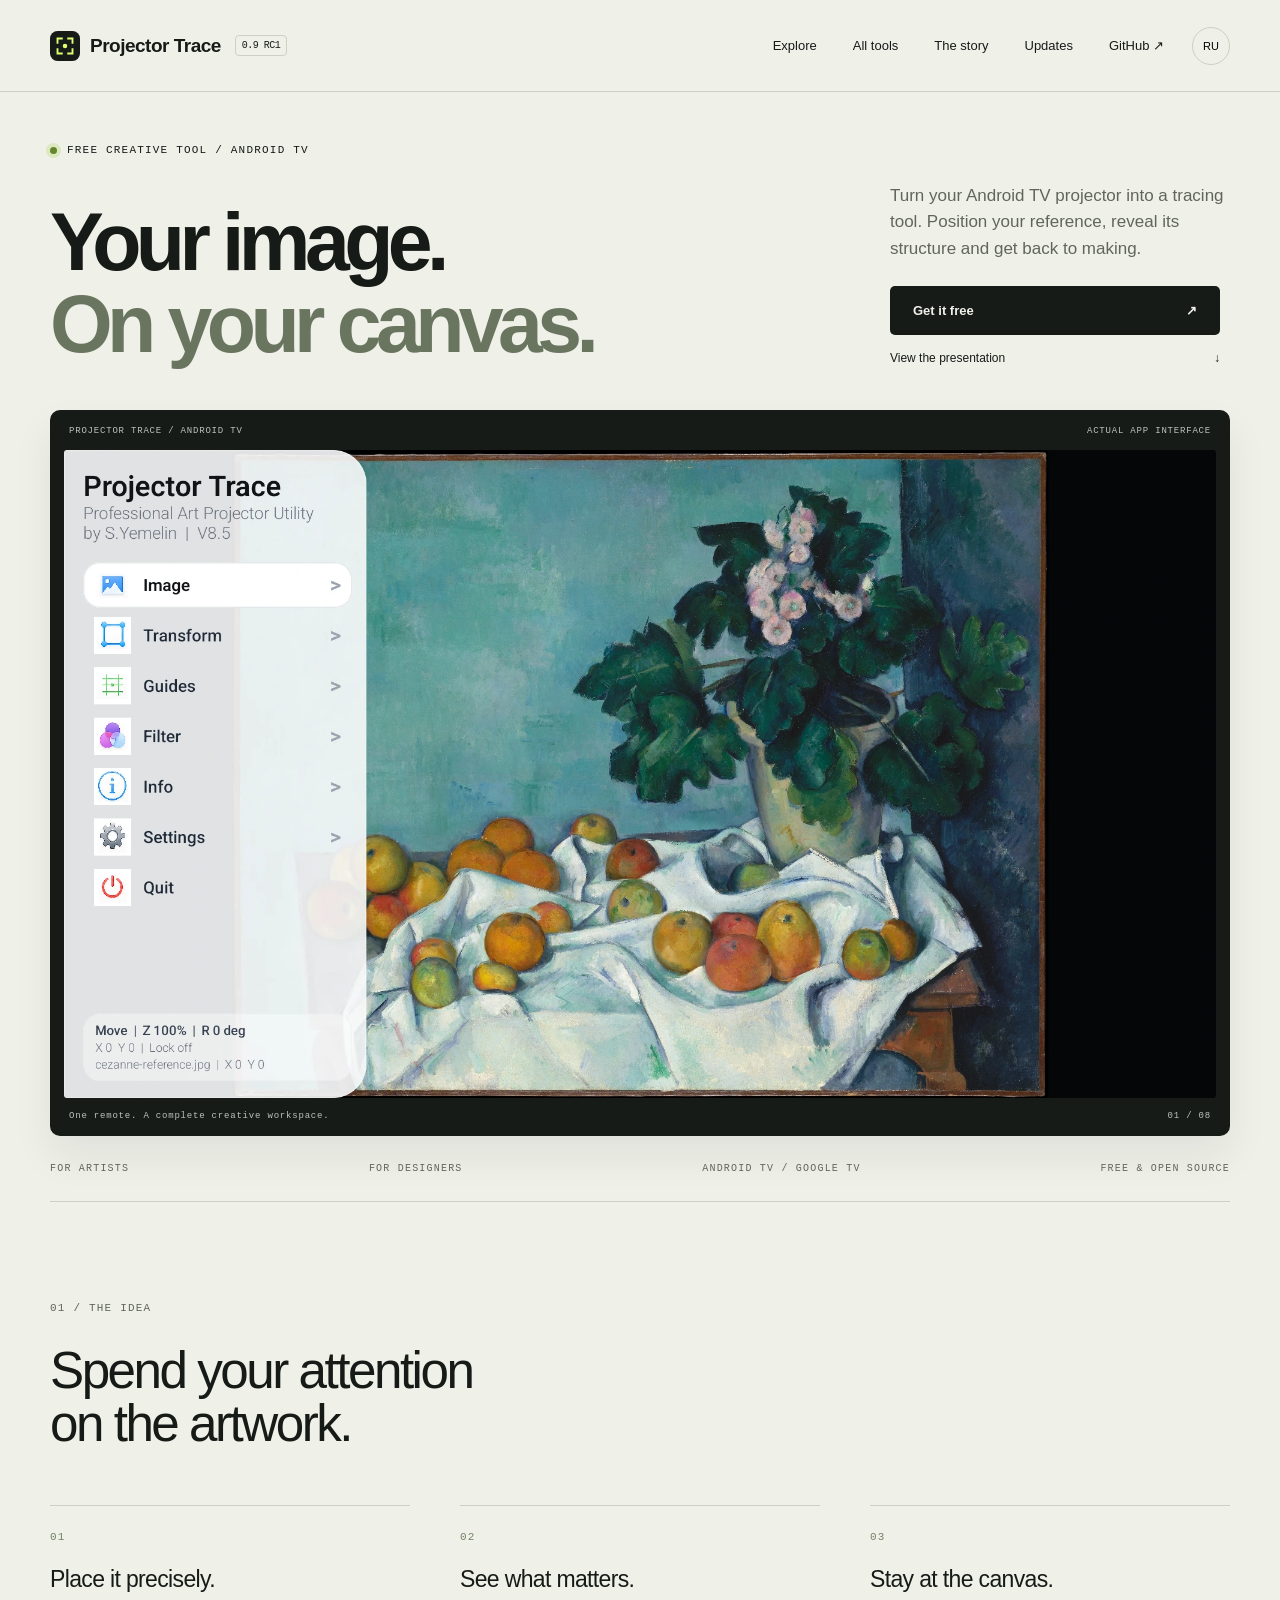
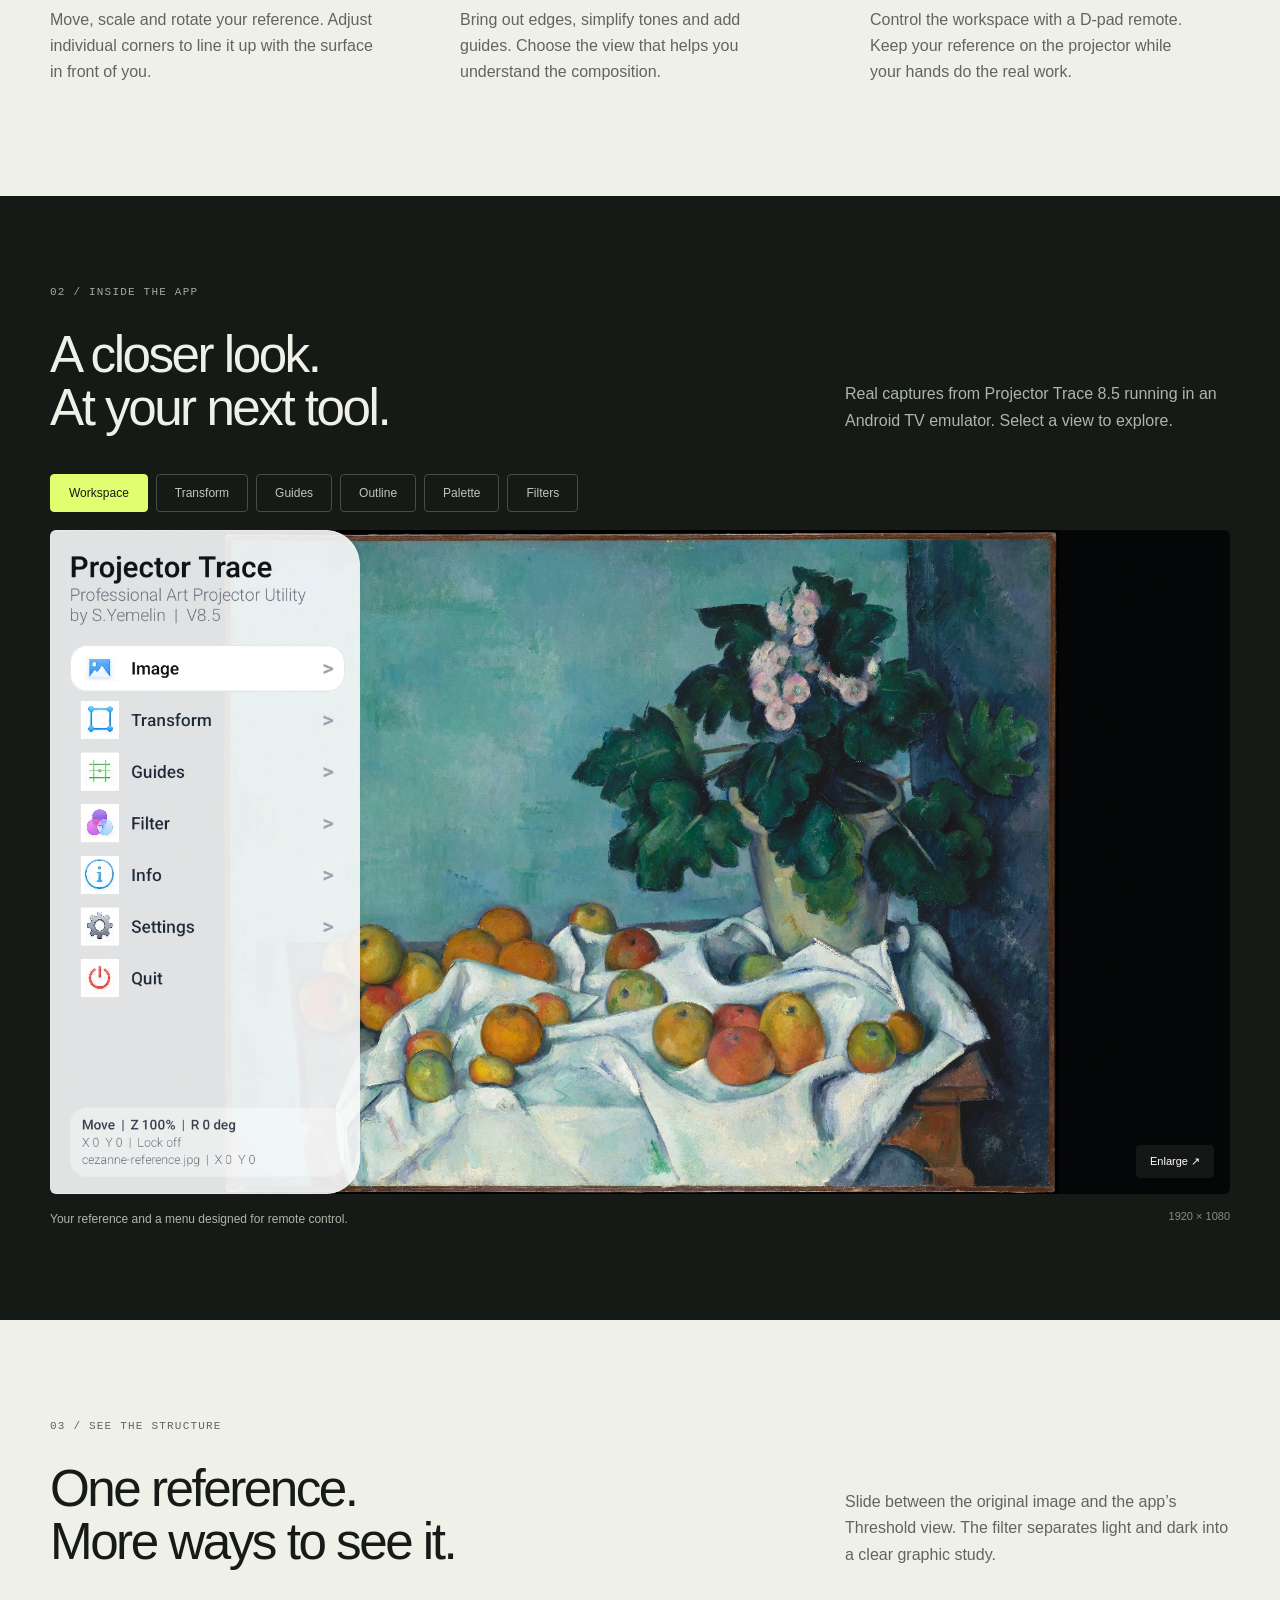
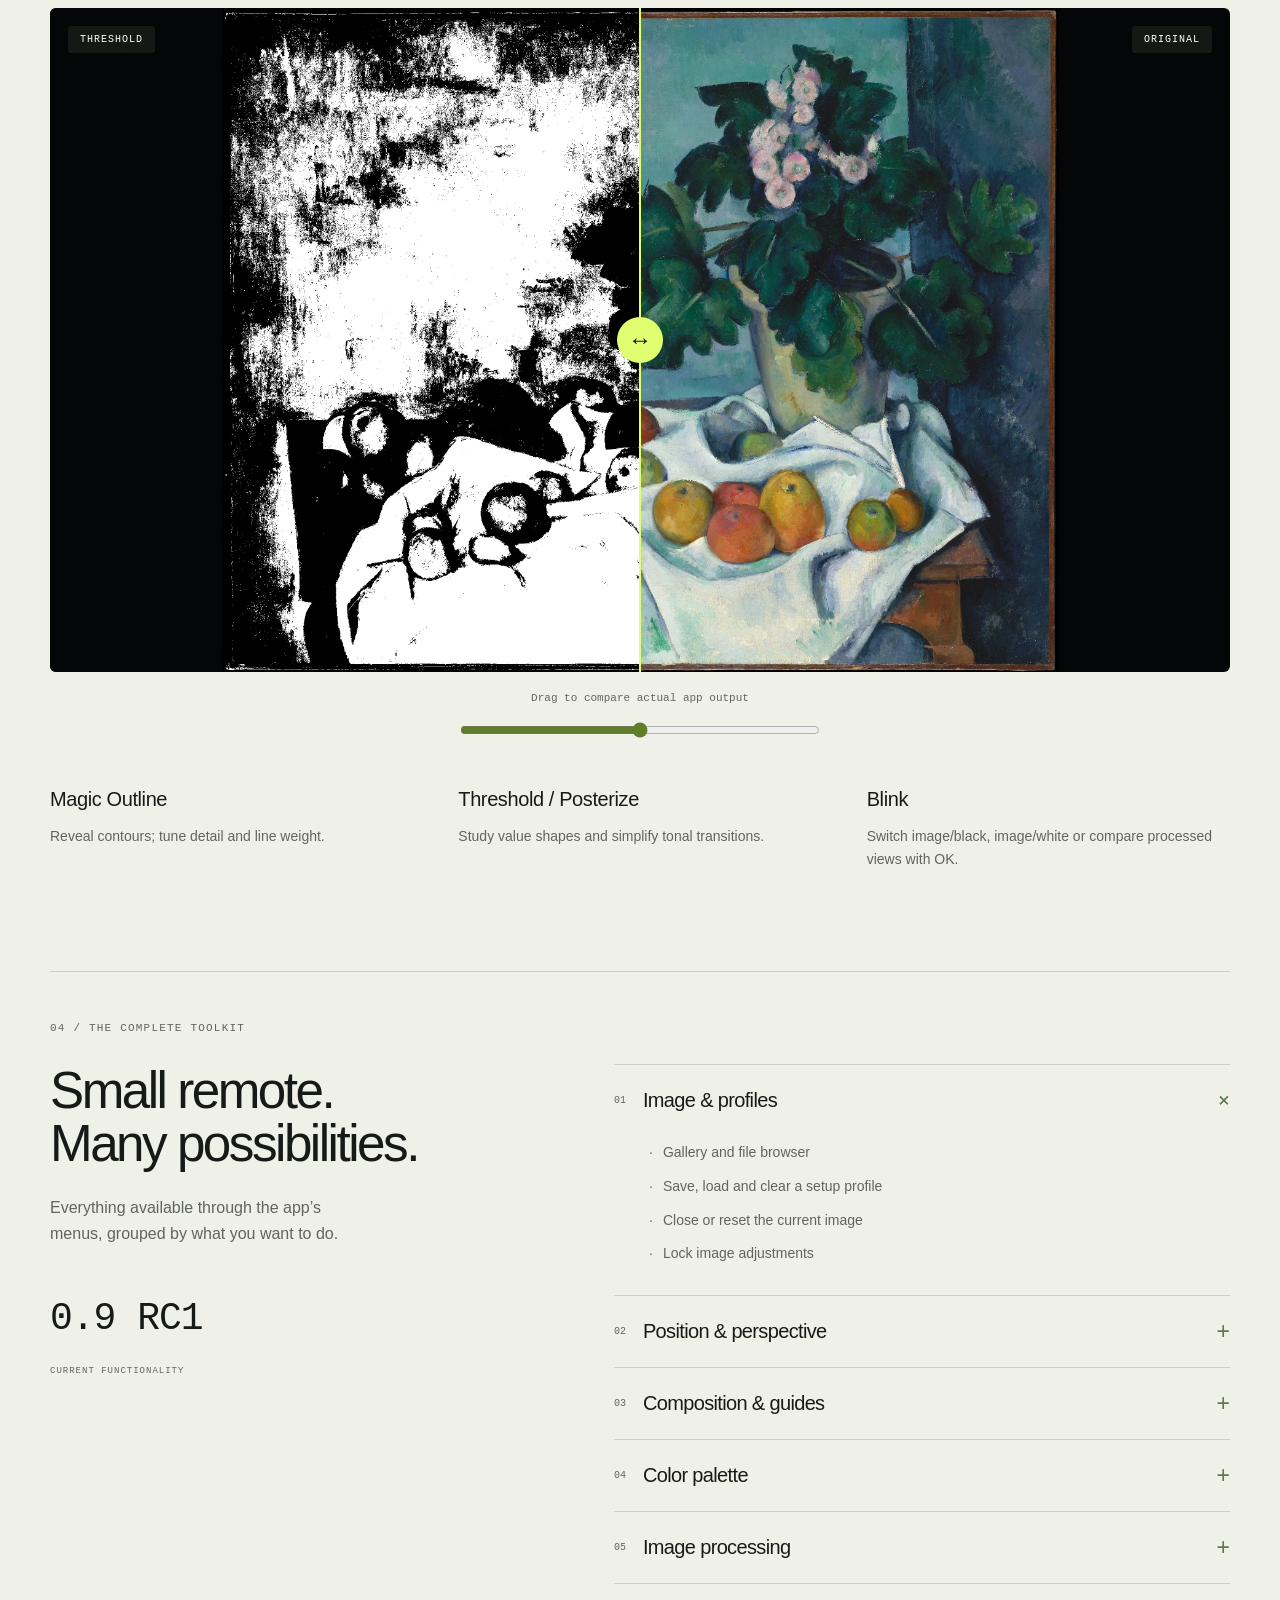
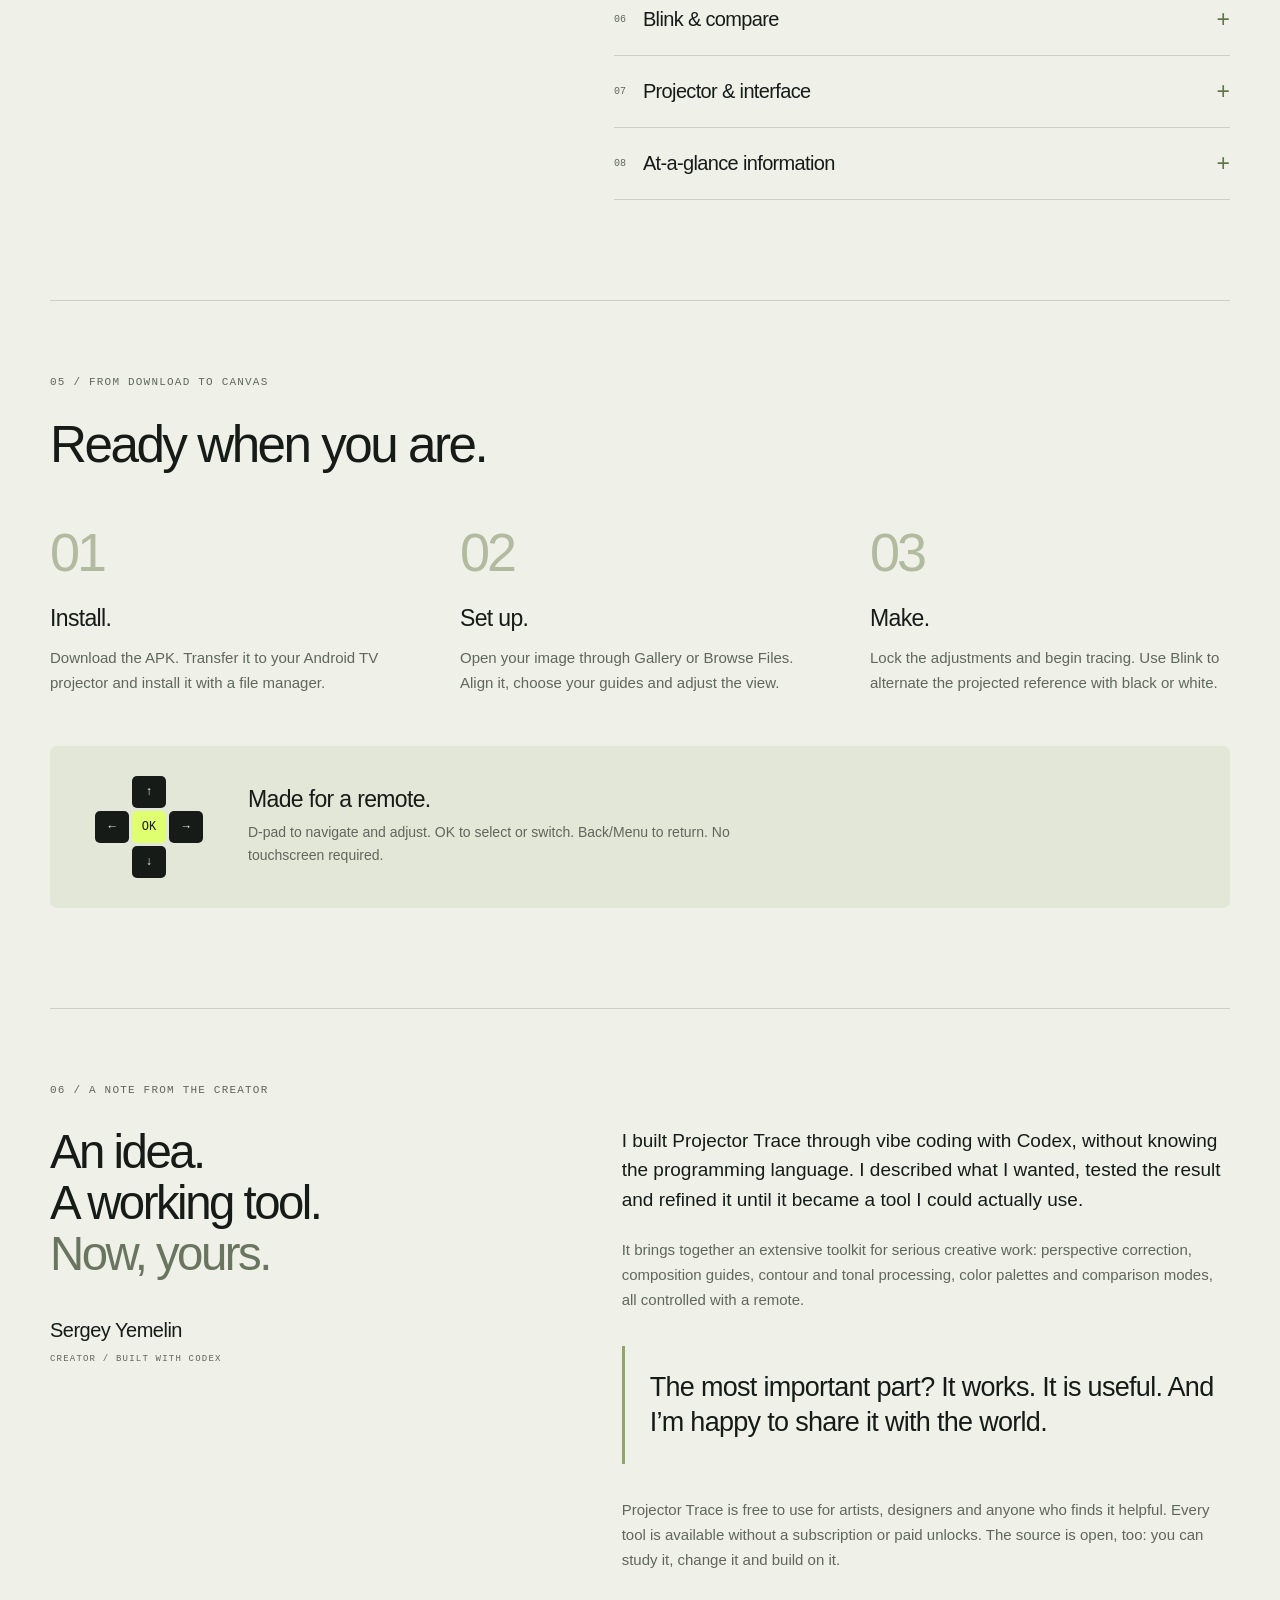
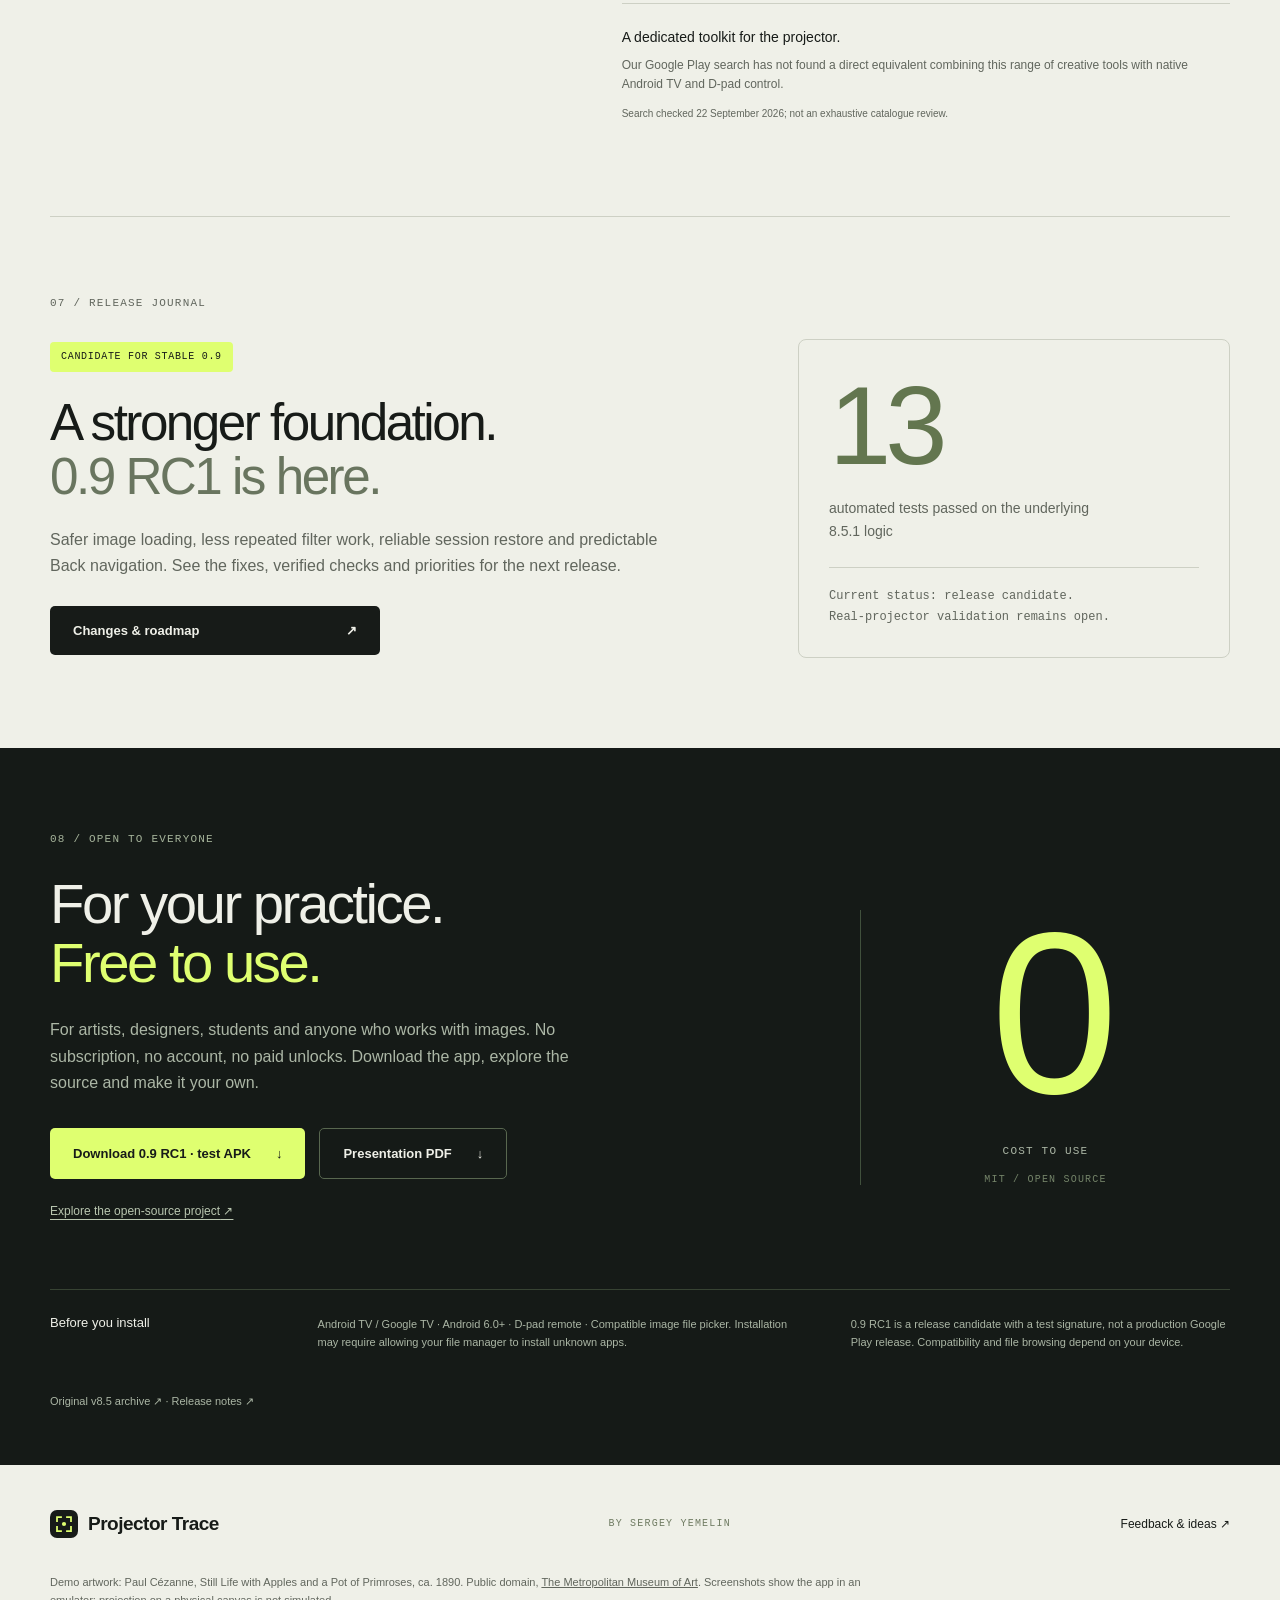
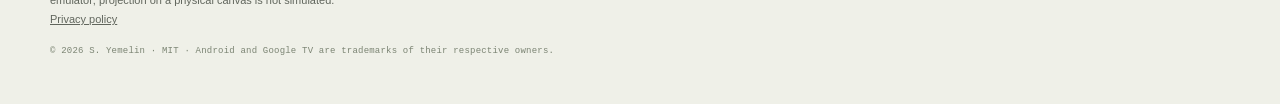
==== commit ce74bf3c: "Align toolkit version label with the 0.9 release candidate" ====
--- a/site/index.html
+++ b/site/index.html
@@ -5,7 +5,7 @@
 <section class="manifesto wrap"><div class="section-label">01 / <span lang="en">THE IDEA</span><span lang="ru">ИДЕЯ</span></div><h2><span lang="en">Spend your attention<br>on the artwork.</span><span lang="ru">Больше внимания<br>вашей работе.</span></h2><div class="value-grid"><article><span class="small-index">01</span><h3><span lang="en">Place it precisely.</span><span lang="ru">Точное положение.</span></h3><p><span lang="en">Move, scale and rotate your reference. Adjust individual corners to line it up with the surface in front of you.</span><span lang="ru">Перемещайте, масштабируйте и поворачивайте референс. Настраивайте каждый угол, совмещая изображение с рабочей поверхностью.</span></p></article><article><span class="small-index">02</span><h3><span lang="en">See what matters.</span><span lang="ru">Видеть главное.</span></h3><p><span lang="en">Bring out edges, simplify tones and add guides. Choose the view that helps you understand the composition.</span><span lang="ru">Выделяйте контуры, упрощайте тона, добавляйте направляющие. Выбирайте вид, который помогает разобрать композицию.</span></p></article><article><span class="small-index">03</span><h3><span lang="en">Stay at the canvas.</span><span lang="ru">Оставайтесь у холста.</span></h3><p><span lang="en">Control the workspace with a D-pad remote. Keep your reference on the projector while your hands do the real work.</span><span lang="ru">Управляйте приложением обычным пультом. Референс остаётся на проекторе, а ваши руки создают работу.</span></p></article></div></section>
 <section id="workspace" class="dark-section"><div class="wrap"><div class="section-label">02 / <span lang="en">INSIDE THE APP</span><span lang="ru">ВНУТРИ ПРИЛОЖЕНИЯ</span></div><div class="section-heading"><h2><span lang="en">A closer look.<br>At your next tool.</span><span lang="ru">Ваш новый инструмент.<br>Крупным планом.</span></h2><p><span lang="en">Real captures from Projector Trace 8.5 running in an Android TV emulator. Select a view to explore.</span><span lang="ru">Настоящие экраны Projector Trace 8.5 в Android TV эмуляторе. Выберите режим для просмотра.</span></p></div><div class="screen-tabs" role="group" aria-label="Application screenshots"><button data-screen="interface" class="active"><span lang="en">Workspace</span><span lang="ru">Интерфейс</span></button><button data-screen="transform-menu"><span lang="en">Transform</span><span lang="ru">Трансформация</span></button><button data-screen="guides"><span lang="en">Guides</span><span lang="ru">Направляющие</span></button><button data-screen="outline"><span lang="en">Outline</span><span lang="ru">Контуры</span></button><button data-screen="palette"><span lang="en">Palette</span><span lang="ru">Палитра</span></button><button data-screen="filter-menu"><span lang="en">Filters</span><span lang="ru">Фильтры</span></button></div><button class="screen-expand" aria-label="Enlarge application screenshot"><img id="workspace-screen" src="assets/interface.webp" width="1920" height="1080" loading="lazy" alt="Projector Trace main interface"><span class="expand-label"><span lang="en">Enlarge</span><span lang="ru">Увеличить</span> ↗</span></button><div class="screen-caption"><p id="screen-description"><span lang="en">Your reference and a menu designed for remote control.</span><span lang="ru">Референс и меню для управления пультом.</span></p><span>1920 × 1080</span></div></div></section>
 <section class="compare-section wrap"><div class="section-label">03 / <span lang="en">SEE THE STRUCTURE</span><span lang="ru">УВИДЕТЬ СТРУКТУРУ</span></div><div class="section-heading"><h2><span lang="en">One reference.<br>More ways to see it.</span><span lang="ru">Один референс.<br>Больше способов увидеть.</span></h2><p><span lang="en">Slide between the original image and the app’s Threshold view. The filter separates light and dark into a clear graphic study.</span><span lang="ru">Сравните оригинал и режим Threshold. Фильтр разделяет светлое и тёмное, превращая референс в графическую основу.</span></p></div><div class="comparison" id="comparison"><img src="assets/original.webp" width="1920" height="1080" loading="lazy" alt="Original reference in Projector Trace"><div class="comparison-overlay"><img src="assets/threshold.webp" width="1920" height="1080" loading="lazy" alt="The same reference with the app's threshold filter"></div><div class="comparison-line"><span>↔</span></div><div class="compare-label left">THRESHOLD</div><div class="compare-label right"><span lang="en">ORIGINAL</span><span lang="ru">ОРИГИНАЛ</span></div></div><label class="slider-label" for="compare-range"><span lang="en">Drag to compare actual app output</span><span lang="ru">Передвиньте ползунок, чтобы сравнить результат в приложении</span></label><input id="compare-range" type="range" min="0" max="100" value="50" aria-label="Compare threshold and original image"><div class="compare-notes"><p><strong>Magic Outline</strong><br><span lang="en">Reveal contours; tune detail and line weight.</span><span lang="ru">Выделяйте контуры, регулируйте детализацию и толщину.</span></p><p><strong>Threshold / Posterize</strong><br><span lang="en">Study value shapes and simplify tonal transitions.</span><span lang="ru">Изучайте тональные пятна и упрощайте переходы.</span></p><p><strong>Blink</strong><br><span lang="en">Switch image/black, image/white or compare processed views with OK.</span><span lang="ru">Переключайте изображение/чёрный, изображение/белый или варианты обработки кнопкой OK.</span></p></div></section>
-<section id="toolkit" class="toolkit wrap"><div class="section-label">04 / <span lang="en">THE COMPLETE TOOLKIT</span><span lang="ru">ПОЛНЫЙ НАБОР ИНСТРУМЕНТОВ</span></div><div class="toolkit-layout"><div class="toolkit-intro"><h2><span lang="en">Small remote.<br>Many possibilities.</span><span lang="ru">Небольшой пульт.<br>Много возможностей.</span></h2><p><span lang="en">Everything available through the app’s menus, grouped by what you want to do.</span><span lang="ru">Все функции, доступные через меню приложения, сгруппированы по задачам.</span></p><div class="edition">V8.5<br><span><span lang="en">CURRENT FUNCTIONALITY</span><span lang="ru">ВОЗМОЖНОСТИ ТЕКУЩЕЙ ВЕРСИИ</span></span></div></div><div class="feature-list"><details class="feature-group" open><summary><span class="num">01</span><h3><span lang="en">Image & profiles</span><span lang="ru">Изображения и профили</span></h3><span class="plus" aria-hidden="true">+</span></summary><ul><li><span lang="en">Gallery and file browser</span><span lang="ru">Галерея и файловый браузер</span></li><li><span lang="en">Save, load and clear a setup profile</span><span lang="ru">Сохранение, загрузка и удаление профиля</span></li><li><span lang="en">Close or reset the current image</span><span lang="ru">Закрытие и сброс изображения</span></li><li><span lang="en">Lock image adjustments</span><span lang="ru">Блокировка настроек изображения</span></li></ul></details><details class="feature-group" ><summary><span class="num">02</span><h3><span lang="en">Position & perspective</span><span lang="ru">Положение и перспектива</span></h3><span class="plus" aria-hidden="true">+</span></summary><ul><li><span lang="en">Move and zoom</span><span lang="ru">Перемещение и масштаб</span></li><li><span lang="en">Rotate with adjustable rotation step</span><span lang="ru">Поворот с настраиваемым шагом</span></li><li><span lang="en">Fit image to the projection area</span><span lang="ru">Вписывание изображения в область проекции</span></li><li><span lang="en">Distort: adjust individual image corners</span><span lang="ru">Перспектива: отдельная настройка углов</span></li><li><span lang="en">Flip horizontally or vertically</span><span lang="ru">Отражение по горизонтали и вертикали</span></li><li><span lang="en">Reset transformations</span><span lang="ru">Сброс трансформаций</span></li></ul></details><details class="feature-group" ><summary><span class="num">03</span><h3><span lang="en">Composition & guides</span><span lang="ru">Композиция и направляющие</span></h3><span class="plus" aria-hidden="true">+</span></summary><ul><li><span lang="en">Grid with adjustable size and color</span><span lang="ru">Сетка с настройкой размера и цвета</span></li><li><span lang="en">Rulers and center cross</span><span lang="ru">Линейки и перекрестие центра</span></li><li><span lang="en">Canvas frame: presets, custom ratio and color</span><span lang="ru">Рамка холста: форматы, пропорции и цвет</span></li><li><span lang="en">Crop with individually adjustable edges</span><span lang="ru">Обрезка с настройкой каждой стороны</span></li><li><span lang="en">Guide shapes with color and rotation</span><span lang="ru">Фигуры с настройкой цвета и поворота</span></li><li><span lang="en">Corner guides: position and color</span><span lang="ru">Угловые направляющие: положение и цвет</span></li><li><span lang="en">Reset guides or crop independently</span><span lang="ru">Отдельный сброс направляющих и обрезки</span></li></ul></details><details class="feature-group" ><summary><span class="num">04</span><h3><span lang="en">Color palette</span><span lang="ru">Цветовая палитра</span></h3><span class="plus" aria-hidden="true">+</span></summary><ul><li><span lang="en">Extract a palette from the reference</span><span lang="ru">Палитра по цветам референса</span></li><li><span lang="en">Adjust color count and palette mode</span><span lang="ru">Настройка числа цветов и режима</span></li><li><span lang="en">Move and resize the palette</span><span lang="ru">Перемещение и масштаб палитры</span></li><li><span lang="en">Show or hide the palette</span><span lang="ru">Включение и скрытие палитры</span></li></ul></details><details class="feature-group" ><summary><span class="num">05</span><h3><span lang="en">Image processing</span><span lang="ru">Обработка изображения</span></h3><span class="plus" aria-hidden="true">+</span></summary><ul><li><span lang="en">Paint with adjustable detail</span><span lang="ru">Paint: упрощение с настройкой деталей</span></li><li><span lang="en">Magic Outline: detail and line weight</span><span lang="ru">Magic Outline: детализация и толщина линий</span></li><li><span lang="en">Threshold with adjustable level</span><span lang="ru">Threshold: порог чёрного и белого</span></li><li><span lang="en">Channel Mixer</span><span lang="ru">Микшер цветовых каналов</span></li><li><span lang="en">Posterize with adjustable level</span><span lang="ru">Постеризация с настройкой уровня</span></li><li><span lang="en">Opacity and blending mode</span><span lang="ru">Прозрачность и режим наложения</span></li><li><span lang="en">Brightness and contrast</span><span lang="ru">Яркость и контраст</span></li><li><span lang="en">Edge / Outline: strength, thickness, detail, smoothing</span><span lang="ru">Edge / Outline: сила, толщина, детали, сглаживание</span></li><li><span lang="en">Sharpness and noise reduction</span><span lang="ru">Резкость и подавление шума</span></li><li><span lang="en">Lines with adjustable strength</span><span lang="ru">Линии с настройкой интенсивности</span></li><li><span lang="en">Invert and adjustable blur</span><span lang="ru">Инверсия и настраиваемое размытие</span></li><li><span lang="en">Reset all filters</span><span lang="ru">Сброс всех фильтров</span></li></ul></details><details class="feature-group" ><summary><span class="num">06</span><h3><span lang="en">Blink & compare</span><span lang="ru">Blink и сравнение</span></h3><span class="plus" aria-hidden="true">+</span></summary><ul><li><span lang="en">Image / Black</span><span lang="ru">Изображение / чёрный экран</span></li><li><span lang="en">Image / White</span><span lang="ru">Изображение / белый экран</span></li><li><span lang="en">Compare filtered, original, outline and black-and-white views</span><span lang="ru">Сравнение обработки, оригинала, контуров и чёрно-белого вида</span></li><li><span lang="en">Switch with OK when menus and tools are closed</span><span lang="ru">Переключение кнопкой OK при закрытых меню и инструментах</span></li></ul></details><details class="feature-group" ><summary><span class="num">07</span><h3><span lang="en">Projector & interface</span><span lang="ru">Проектор и интерфейс</span></h3><span class="plus" aria-hidden="true">+</span></summary><ul><li><span lang="en">Projector orientation modes</span><span lang="ru">Режимы ориентации проектора</span></li><li><span lang="en">Menu size and screen position</span><span lang="ru">Размер и положение меню</span></li><li><span lang="en">Menu auto-hide or always visible</span><span lang="ru">Автоскрытие или постоянное отображение меню</span></li><li><span lang="en">Keep screen awake</span><span lang="ru">Поддержание активного экрана</span></li><li><span lang="en">D-pad, OK and Back/Menu control</span><span lang="ru">Управление D-pad, OK и Back/Menu</span></li></ul></details><details class="feature-group" ><summary><span class="num">08</span><h3><span lang="en">At-a-glance information</span><span lang="ru">Информация о работе</span></h3><span class="plus" aria-hidden="true">+</span></summary><ul><li><span lang="en">File name and image dimensions</span><span lang="ru">Имя файла и размер изображения</span></li><li><span lang="en">Current scale and active filters</span><span lang="ru">Масштаб и активные фильтры</span></li><li><span lang="en">Current mode and lock status</span><span lang="ru">Текущий режим и статус блокировки</span></li><li><span lang="en">App version and author information</span><span lang="ru">Версия приложения и информация об авторе</span></li></ul></details></div></div></section>
+<section id="toolkit" class="toolkit wrap"><div class="section-label">04 / <span lang="en">THE COMPLETE TOOLKIT</span><span lang="ru">ПОЛНЫЙ НАБОР ИНСТРУМЕНТОВ</span></div><div class="toolkit-layout"><div class="toolkit-intro"><h2><span lang="en">Small remote.<br>Many possibilities.</span><span lang="ru">Небольшой пульт.<br>Много возможностей.</span></h2><p><span lang="en">Everything available through the app’s menus, grouped by what you want to do.</span><span lang="ru">Все функции, доступные через меню приложения, сгруппированы по задачам.</span></p><div class="edition">0.9 RC1<br><span><span lang="en">CURRENT FUNCTIONALITY</span><span lang="ru">ВОЗМОЖНОСТИ ТЕКУЩЕЙ ВЕРСИИ</span></span></div></div><div class="feature-list"><details class="feature-group" open><summary><span class="num">01</span><h3><span lang="en">Image & profiles</span><span lang="ru">Изображения и профили</span></h3><span class="plus" aria-hidden="true">+</span></summary><ul><li><span lang="en">Gallery and file browser</span><span lang="ru">Галерея и файловый браузер</span></li><li><span lang="en">Save, load and clear a setup profile</span><span lang="ru">Сохранение, загрузка и удаление профиля</span></li><li><span lang="en">Close or reset the current image</span><span lang="ru">Закрытие и сброс изображения</span></li><li><span lang="en">Lock image adjustments</span><span lang="ru">Блокировка настроек изображения</span></li></ul></details><details class="feature-group" ><summary><span class="num">02</span><h3><span lang="en">Position & perspective</span><span lang="ru">Положение и перспектива</span></h3><span class="plus" aria-hidden="true">+</span></summary><ul><li><span lang="en">Move and zoom</span><span lang="ru">Перемещение и масштаб</span></li><li><span lang="en">Rotate with adjustable rotation step</span><span lang="ru">Поворот с настраиваемым шагом</span></li><li><span lang="en">Fit image to the projection area</span><span lang="ru">Вписывание изображения в область проекции</span></li><li><span lang="en">Distort: adjust individual image corners</span><span lang="ru">Перспектива: отдельная настройка углов</span></li><li><span lang="en">Flip horizontally or vertically</span><span lang="ru">Отражение по горизонтали и вертикали</span></li><li><span lang="en">Reset transformations</span><span lang="ru">Сброс трансформаций</span></li></ul></details><details class="feature-group" ><summary><span class="num">03</span><h3><span lang="en">Composition & guides</span><span lang="ru">Композиция и направляющие</span></h3><span class="plus" aria-hidden="true">+</span></summary><ul><li><span lang="en">Grid with adjustable size and color</span><span lang="ru">Сетка с настройкой размера и цвета</span></li><li><span lang="en">Rulers and center cross</span><span lang="ru">Линейки и перекрестие центра</span></li><li><span lang="en">Canvas frame: presets, custom ratio and color</span><span lang="ru">Рамка холста: форматы, пропорции и цвет</span></li><li><span lang="en">Crop with individually adjustable edges</span><span lang="ru">Обрезка с настройкой каждой стороны</span></li><li><span lang="en">Guide shapes with color and rotation</span><span lang="ru">Фигуры с настройкой цвета и поворота</span></li><li><span lang="en">Corner guides: position and color</span><span lang="ru">Угловые направляющие: положение и цвет</span></li><li><span lang="en">Reset guides or crop independently</span><span lang="ru">Отдельный сброс направляющих и обрезки</span></li></ul></details><details class="feature-group" ><summary><span class="num">04</span><h3><span lang="en">Color palette</span><span lang="ru">Цветовая палитра</span></h3><span class="plus" aria-hidden="true">+</span></summary><ul><li><span lang="en">Extract a palette from the reference</span><span lang="ru">Палитра по цветам референса</span></li><li><span lang="en">Adjust color count and palette mode</span><span lang="ru">Настройка числа цветов и режима</span></li><li><span lang="en">Move and resize the palette</span><span lang="ru">Перемещение и масштаб палитры</span></li><li><span lang="en">Show or hide the palette</span><span lang="ru">Включение и скрытие палитры</span></li></ul></details><details class="feature-group" ><summary><span class="num">05</span><h3><span lang="en">Image processing</span><span lang="ru">Обработка изображения</span></h3><span class="plus" aria-hidden="true">+</span></summary><ul><li><span lang="en">Paint with adjustable detail</span><span lang="ru">Paint: упрощение с настройкой деталей</span></li><li><span lang="en">Magic Outline: detail and line weight</span><span lang="ru">Magic Outline: детализация и толщина линий</span></li><li><span lang="en">Threshold with adjustable level</span><span lang="ru">Threshold: порог чёрного и белого</span></li><li><span lang="en">Channel Mixer</span><span lang="ru">Микшер цветовых каналов</span></li><li><span lang="en">Posterize with adjustable level</span><span lang="ru">Постеризация с настройкой уровня</span></li><li><span lang="en">Opacity and blending mode</span><span lang="ru">Прозрачность и режим наложения</span></li><li><span lang="en">Brightness and contrast</span><span lang="ru">Яркость и контраст</span></li><li><span lang="en">Edge / Outline: strength, thickness, detail, smoothing</span><span lang="ru">Edge / Outline: сила, толщина, детали, сглаживание</span></li><li><span lang="en">Sharpness and noise reduction</span><span lang="ru">Резкость и подавление шума</span></li><li><span lang="en">Lines with adjustable strength</span><span lang="ru">Линии с настройкой интенсивности</span></li><li><span lang="en">Invert and adjustable blur</span><span lang="ru">Инверсия и настраиваемое размытие</span></li><li><span lang="en">Reset all filters</span><span lang="ru">Сброс всех фильтров</span></li></ul></details><details class="feature-group" ><summary><span class="num">06</span><h3><span lang="en">Blink & compare</span><span lang="ru">Blink и сравнение</span></h3><span class="plus" aria-hidden="true">+</span></summary><ul><li><span lang="en">Image / Black</span><span lang="ru">Изображение / чёрный экран</span></li><li><span lang="en">Image / White</span><span lang="ru">Изображение / белый экран</span></li><li><span lang="en">Compare filtered, original, outline and black-and-white views</span><span lang="ru">Сравнение обработки, оригинала, контуров и чёрно-белого вида</span></li><li><span lang="en">Switch with OK when menus and tools are closed</span><span lang="ru">Переключение кнопкой OK при закрытых меню и инструментах</span></li></ul></details><details class="feature-group" ><summary><span class="num">07</span><h3><span lang="en">Projector & interface</span><span lang="ru">Проектор и интерфейс</span></h3><span class="plus" aria-hidden="true">+</span></summary><ul><li><span lang="en">Projector orientation modes</span><span lang="ru">Режимы ориентации проектора</span></li><li><span lang="en">Menu size and screen position</span><span lang="ru">Размер и положение меню</span></li><li><span lang="en">Menu auto-hide or always visible</span><span lang="ru">Автоскрытие или постоянное отображение меню</span></li><li><span lang="en">Keep screen awake</span><span lang="ru">Поддержание активного экрана</span></li><li><span lang="en">D-pad, OK and Back/Menu control</span><span lang="ru">Управление D-pad, OK и Back/Menu</span></li></ul></details><details class="feature-group" ><summary><span class="num">08</span><h3><span lang="en">At-a-glance information</span><span lang="ru">Информация о работе</span></h3><span class="plus" aria-hidden="true">+</span></summary><ul><li><span lang="en">File name and image dimensions</span><span lang="ru">Имя файла и размер изображения</span></li><li><span lang="en">Current scale and active filters</span><span lang="ru">Масштаб и активные фильтры</span></li><li><span lang="en">Current mode and lock status</span><span lang="ru">Текущий режим и статус блокировки</span></li><li><span lang="en">App version and author information</span><span lang="ru">Версия приложения и информация об авторе</span></li></ul></details></div></div></section>
 <section class="workflow wrap"><div class="section-label">05 / <span lang="en">FROM DOWNLOAD TO CANVAS</span><span lang="ru">ОТ УСТАНОВКИ К ХОЛСТУ</span></div><h2><span lang="en">Ready when you are.</span><span lang="ru">Начните с вашего изображения.</span></h2><div class="steps"><article><span>01</span><h3><span lang="en">Install.</span><span lang="ru">Установите.</span></h3><p><span lang="en">Download the APK. Transfer it to your Android TV projector and install it with a file manager.</span><span lang="ru">Скачайте APK, перенесите на Android TV проектор и установите через файловый менеджер.</span></p></article><article><span>02</span><h3><span lang="en">Set up.</span><span lang="ru">Настройте.</span></h3><p><span lang="en">Open your image through Gallery or Browse Files. Align it, choose your guides and adjust the view.</span><span lang="ru">Откройте изображение через Gallery или Browse Files. Совместите его с холстом, выберите направляющие и обработку.</span></p></article><article><span>03</span><h3><span lang="en">Make.</span><span lang="ru">Создавайте.</span></h3><p><span lang="en">Lock the adjustments and begin tracing. Use Blink to alternate the projected reference with black or white.</span><span lang="ru">Заблокируйте настройки и переносите рисунок. Через Blink чередуйте референс с чёрным или белым экраном.</span></p></article></div><div class="remote-strip"><div class="dpad" aria-hidden="true"><i>↑</i><i>←</i><i>OK</i><i>→</i><i>↓</i></div><div><h3><span lang="en">Made for a remote.</span><span lang="ru">Создано для пульта.</span></h3><p><span lang="en">D-pad to navigate and adjust. OK to select or switch. Back/Menu to return. No touchscreen required.</span><span lang="ru">Стрелки — навигация и настройка. OK — выбор и переключение. Back/Menu — возврат. Сенсорный экран не нужен.</span></p></div></div></section>
 <section id="story" class="creator-section wrap"><div class="section-label">06 / <span lang="en">A NOTE FROM THE CREATOR</span><span lang="ru">ОТ АВТОРА</span></div><div class="creator-grid"><div class="creator-heading"><h2><span lang="en">An idea.<br>A working tool.<br><em>Now, yours.</em></span><span lang="ru">Идея.<br>Рабочий инструмент.<br><em>Теперь — для всех.</em></span></h2><div class="creator-signature"><strong>Sergey Yemelin</strong><span><span lang="en">CREATOR / BUILT WITH CODEX</span><span lang="ru">АВТОР / СОЗДАНО С CODEX</span></span></div></div><div class="creator-copy"><p class="creator-lead"><span lang="en">I built Projector Trace through vibe coding with Codex, without knowing the programming language. I described what I wanted, tested the result and refined it until it became a tool I could actually use.</span><span lang="ru">Я создал Projector Trace через вайб-кодинг с Codex, не зная языка программирования. Описывал, что хочу получить, проверял результат и дорабатывал его, пока идея не стала инструментом, которым можно пользоваться.</span></p><p><span lang="en">It brings together an extensive toolkit for serious creative work: perspective correction, composition guides, contour and tonal processing, color palettes and comparison modes, all controlled with a remote.</span><span lang="ru">В нём собран обширный инструментарий для профессиональной творческой работы: коррекция перспективы, композиционные направляющие, обработка контуров и тонов, цветовые палитры и режимы сравнения. Всё это управляется пультом.</span></p><blockquote><span lang="en">The most important part? It works. It is useful. And I’m happy to share it with the world.</span><span lang="ru">Главное — оно работает. Оно полезно. И я рад поделиться им с миром.</span></blockquote><p><span lang="en">Projector Trace is free to use for artists, designers and anyone who finds it helpful. Every tool is available without a subscription or paid unlocks. The source is open, too: you can study it, change it and build on it.</span><span lang="ru">Projector Trace доступен для бесплатного пользования художникам, дизайнерам и всем, кому он пригодится. Все инструменты доступны без подписки и платной разблокировки. Исходный код тоже открыт: его можно изучать, изменять и развивать.</span></p><div class="distinctive-note"><strong><span lang="en">A dedicated toolkit for the projector.</span><span lang="ru">Специализированный инструмент для проектора.</span></strong><p><span lang="en">Our Google Play search has not found a direct equivalent combining this range of creative tools with native Android TV and D-pad control.</span><span lang="ru">В ходе поиска в Google Play прямого аналога с таким сочетанием творческих инструментов, поддержкой Android TV и управлением D-pad пультом пока не найдено.</span></p><small><span lang="en">Search checked 22 September 2026; not an exhaustive catalogue review.</span><span lang="ru">Поиск проверен 22 сентября 2026 года; это не полный аудит каталога.</span></small></div></div></div></section>
 <section id="updates" class="updates-preview wrap"><div class="section-label">07 / <span lang="en">RELEASE JOURNAL</span><span lang="ru">ЖУРНАЛ ОБНОВЛЕНИЙ</span></div><div class="updates-preview-grid"><div><span class="state candidate"><span lang="en">CANDIDATE FOR STABLE 0.9</span><span lang="ru">КАНДИДАТ В STABLE 0.9</span></span><h2><span lang="en">A stronger foundation.<br><em>0.9 RC1 is here.</em></span><span lang="ru">Надёжнее в работе.<br><em>Встречайте 0.9 RC1.</em></span></h2><p class=""><span lang="en">Safer image loading, less repeated filter work, reliable session restore and predictable Back navigation. See the fixes, verified checks and priorities for the next release.</span><span lang="ru">Надёжнее загрузка изображений, меньше лишних расчётов, восстановление сессии и понятная кнопка «Назад». Посмотрите исправления, результаты проверок и приоритеты следующего релиза.</span></p><a class="button primary" href="releases.html"><span lang="en">Changes & roadmap</span><span lang="ru">Изменения и планы</span> ↗</a></div><div class="updates-evidence"><strong>13</strong><p><span lang="en">automated tests passed on the underlying 8.5.1 logic</span><span lang="ru">автотестов пройдено на логике версии 8.5.1</span></p><div class="updates-status"><span lang="en">Current status: release candidate.<br>Real-projector validation remains open.</span><span lang="ru">Сейчас: кандидат в релиз.<br>Проверка на реальных проекторах ещё впереди.</span></div></div></div></section>
